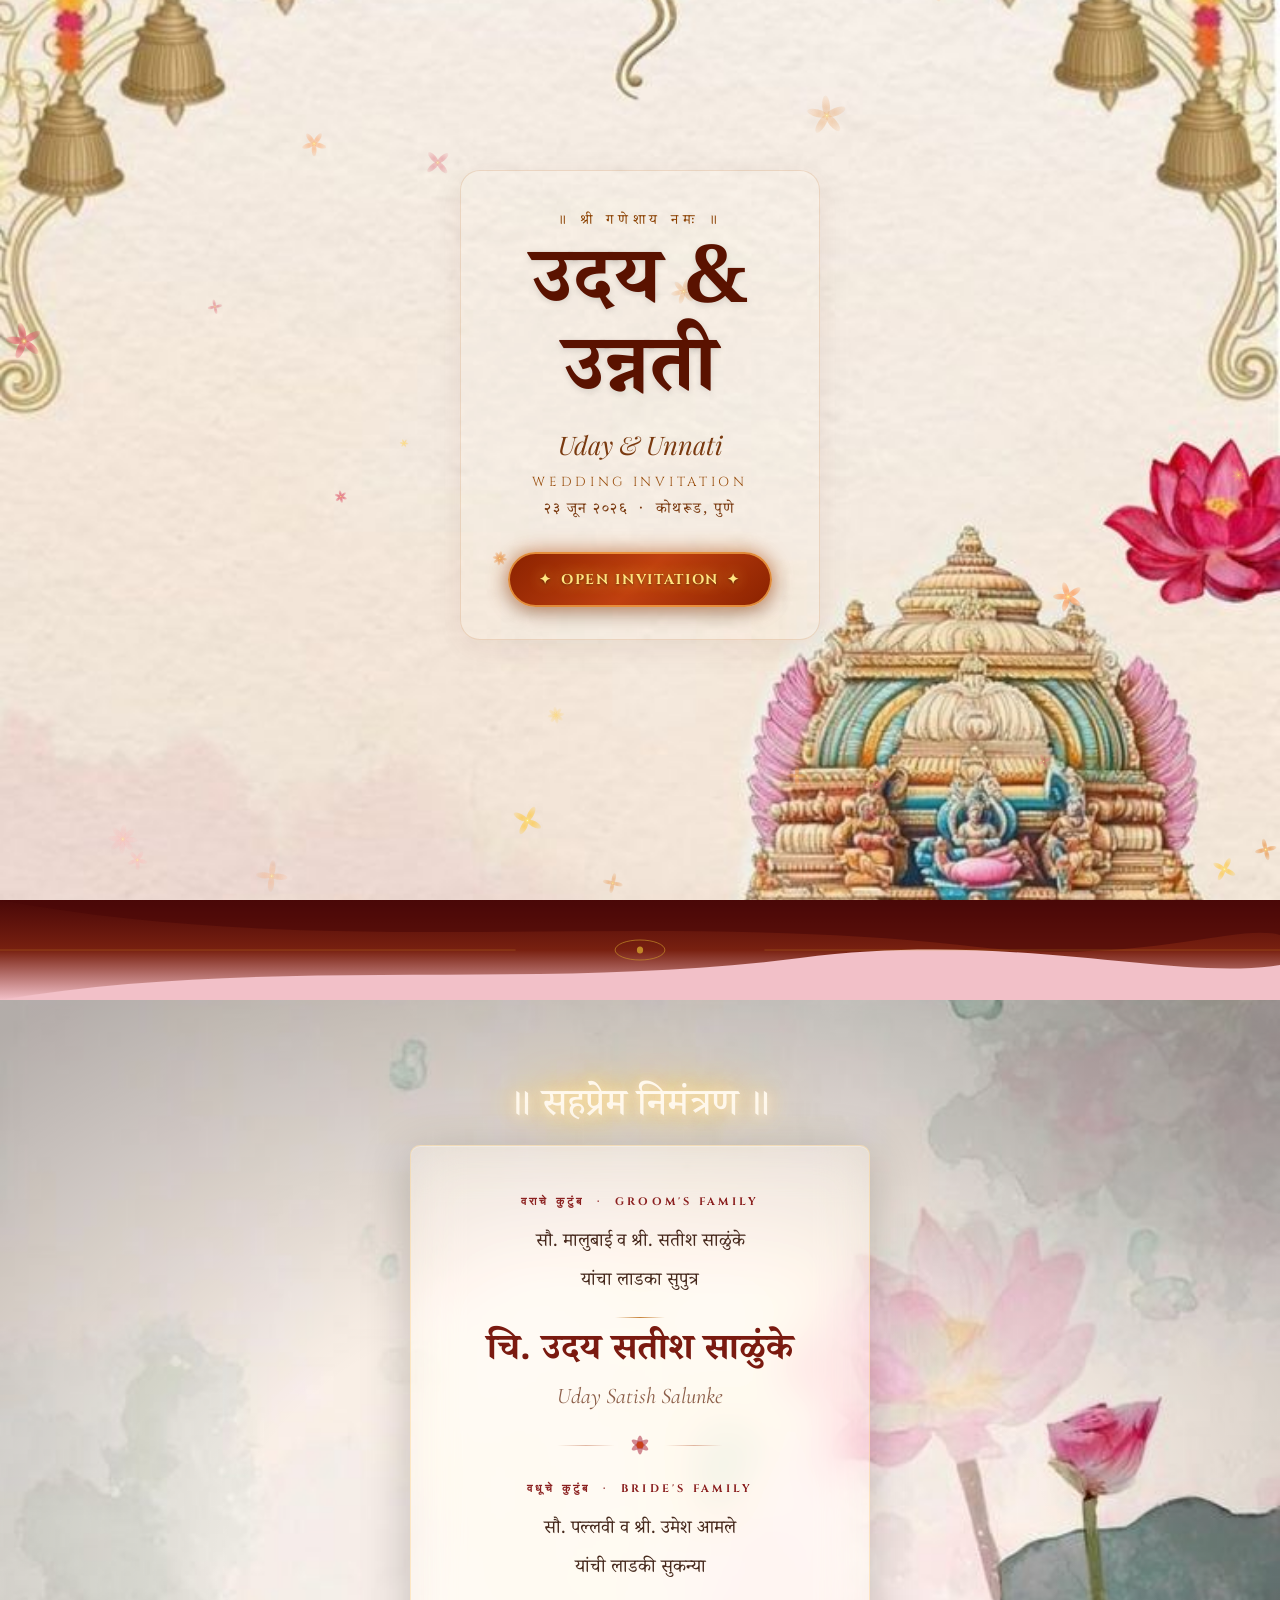
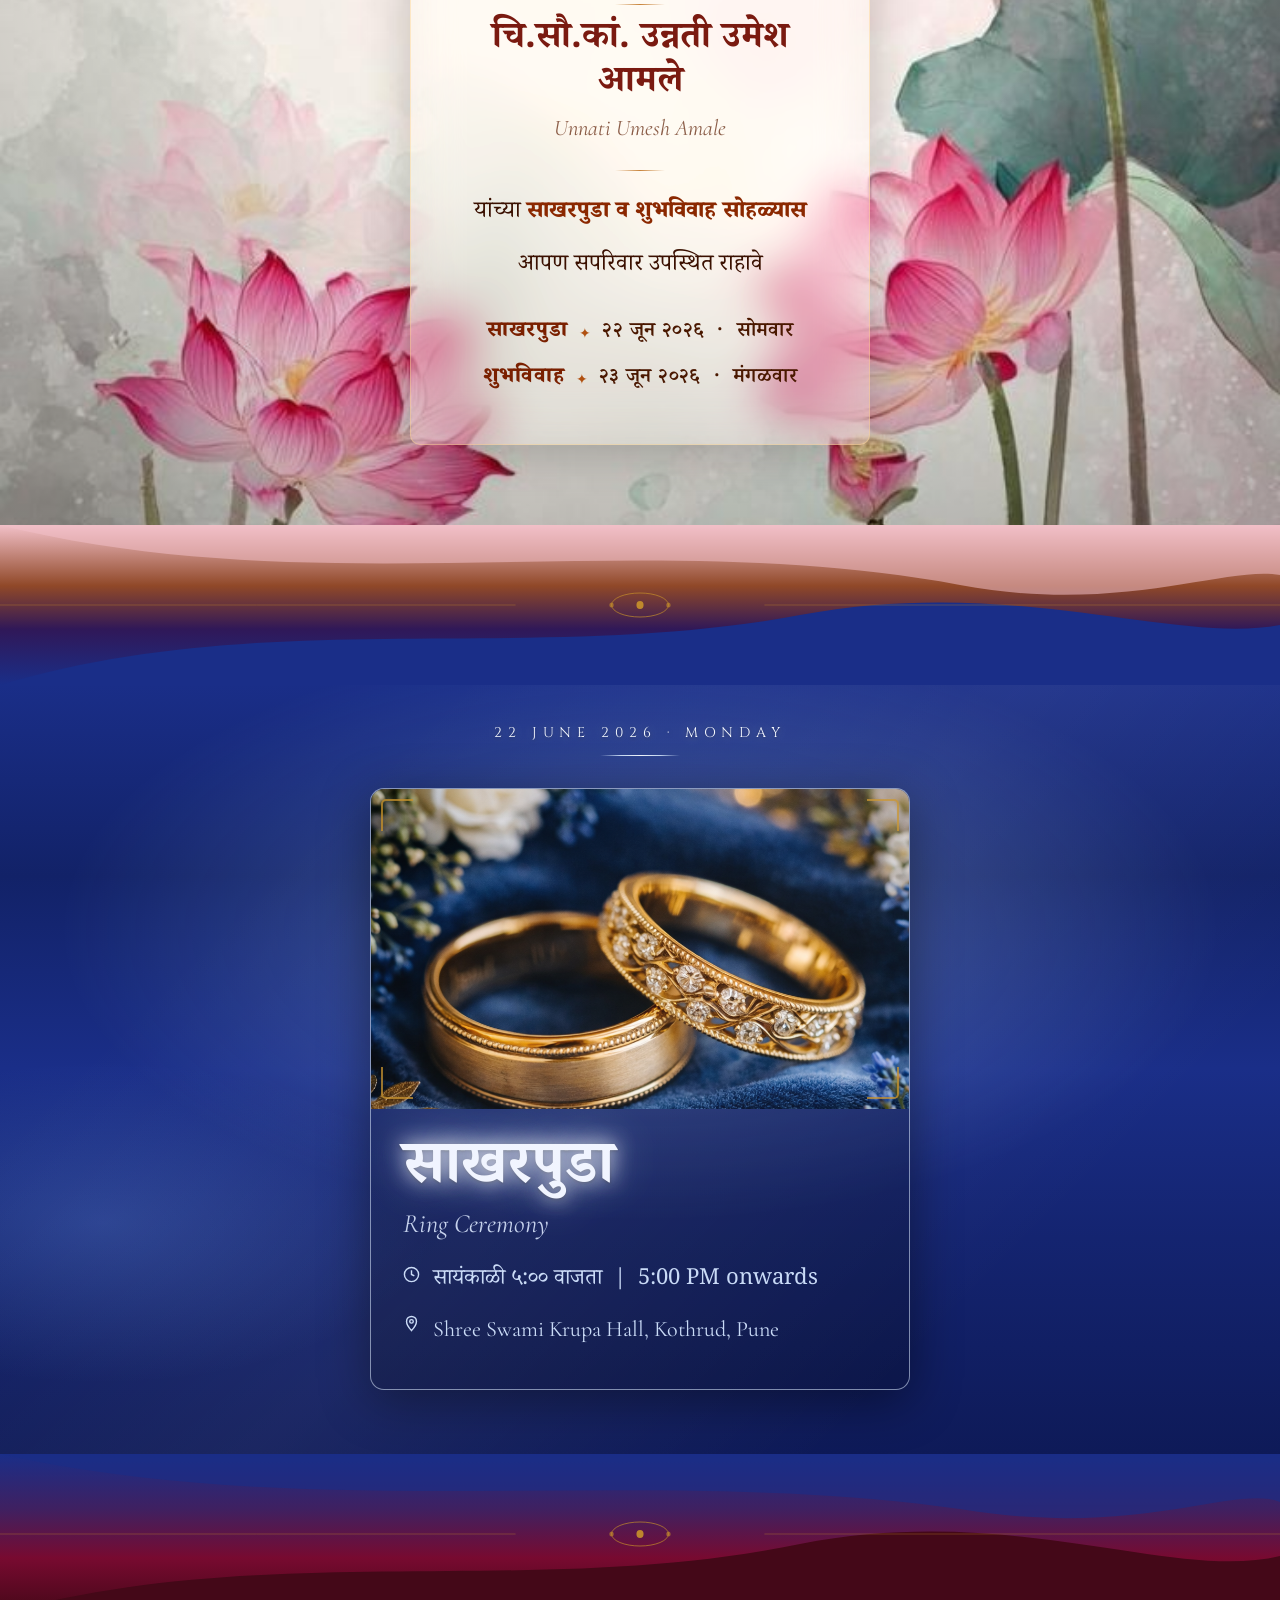
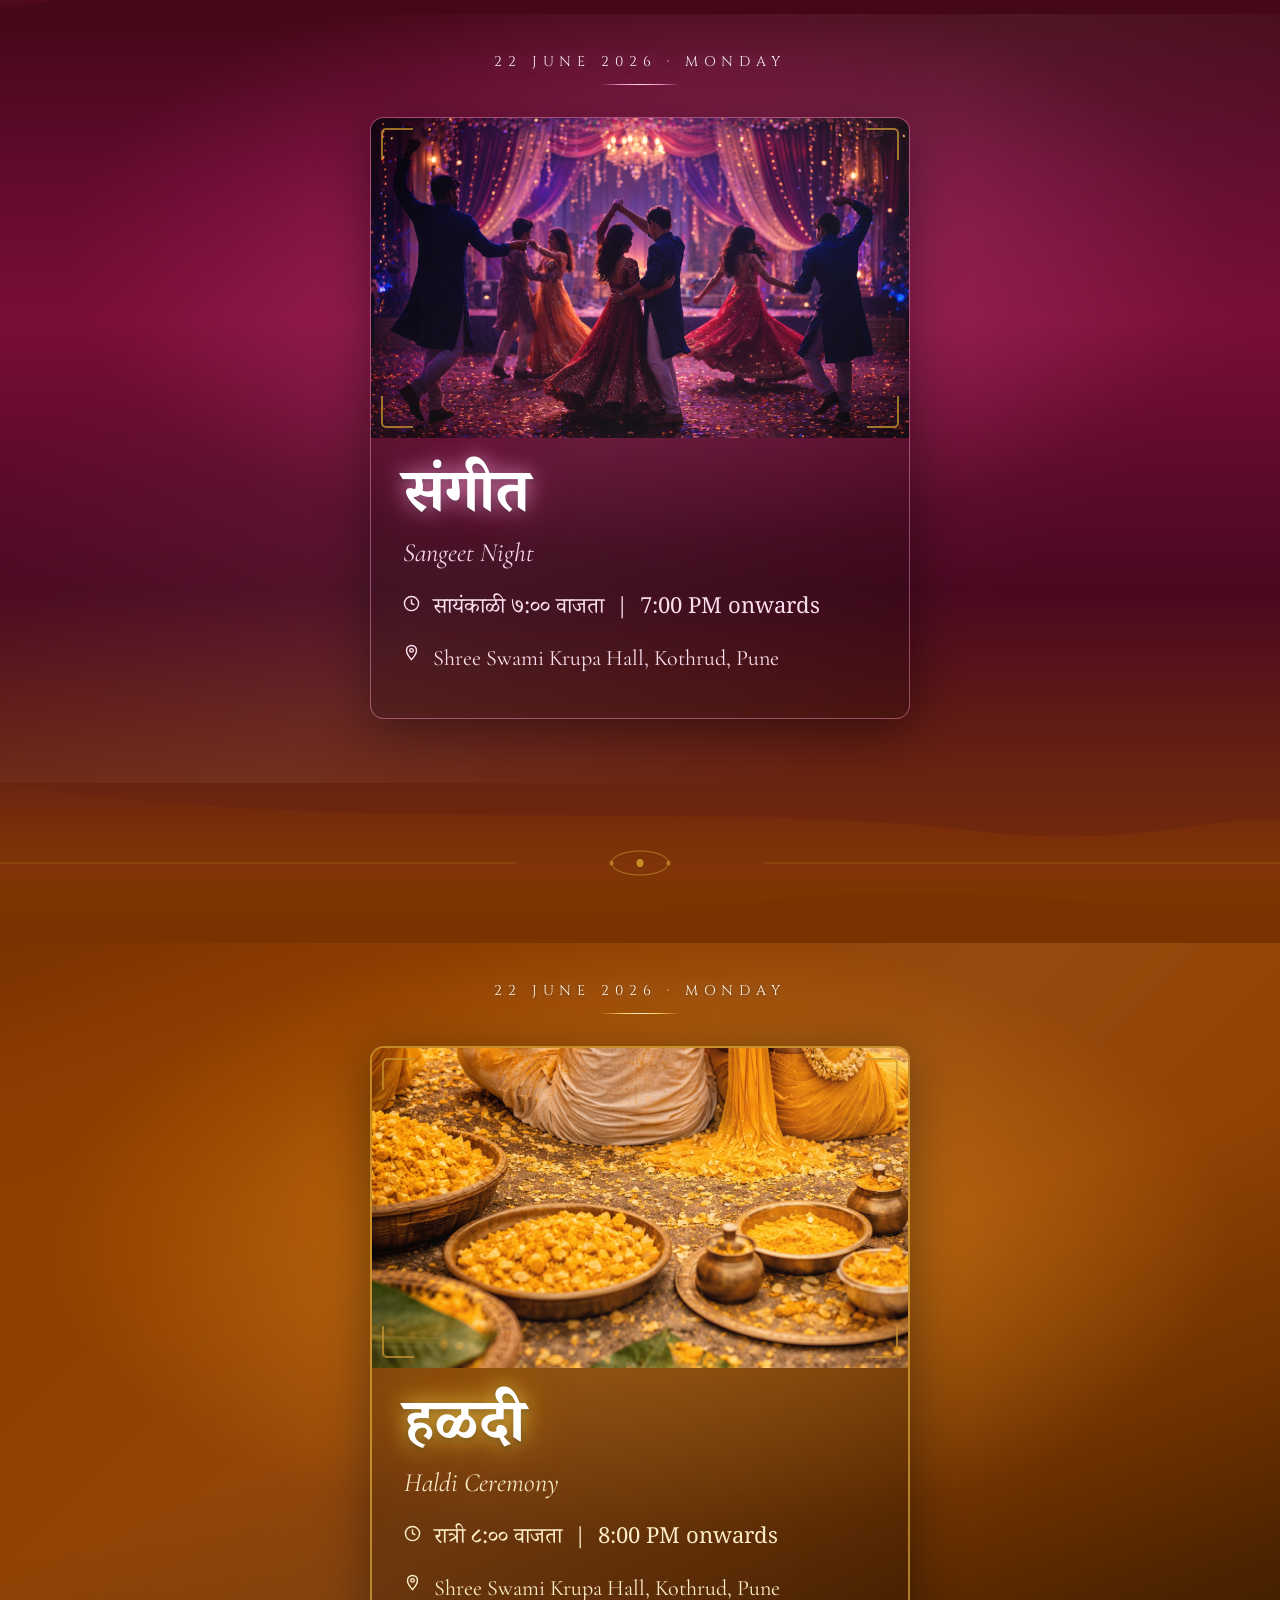
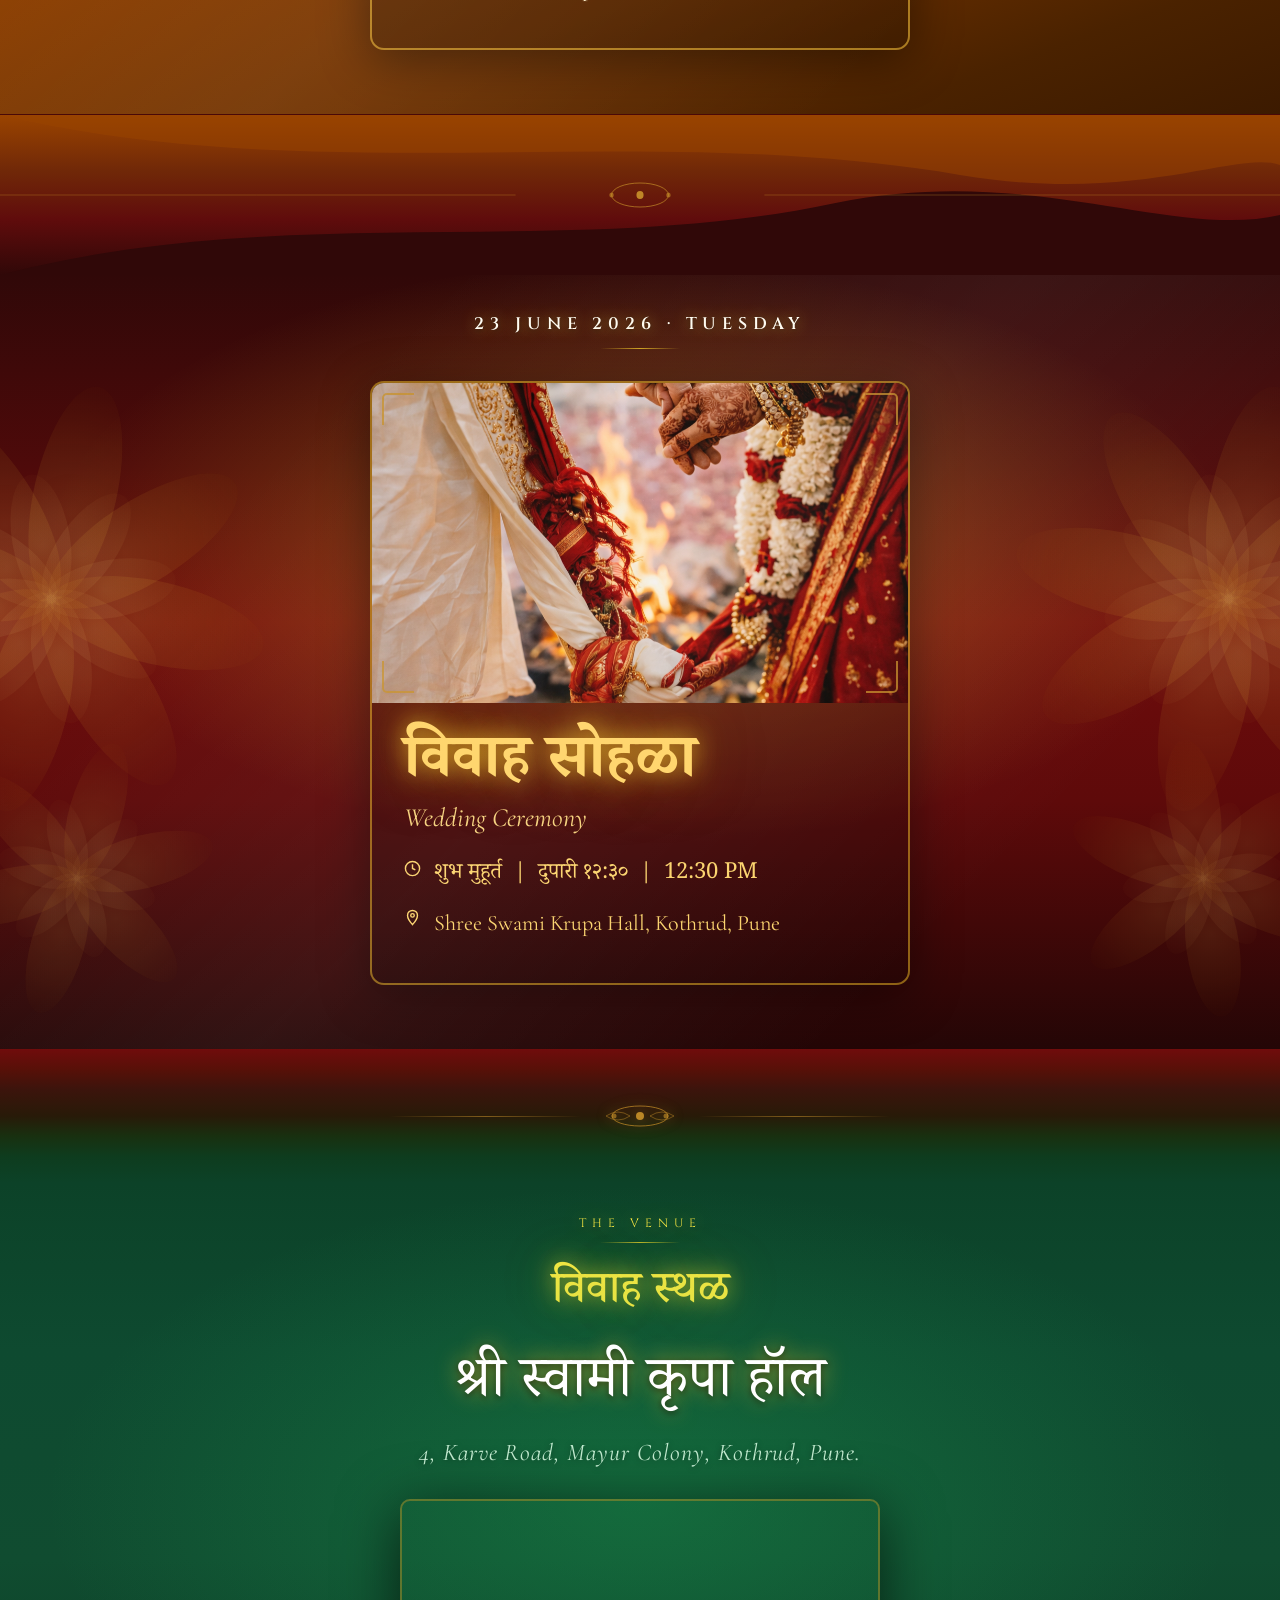
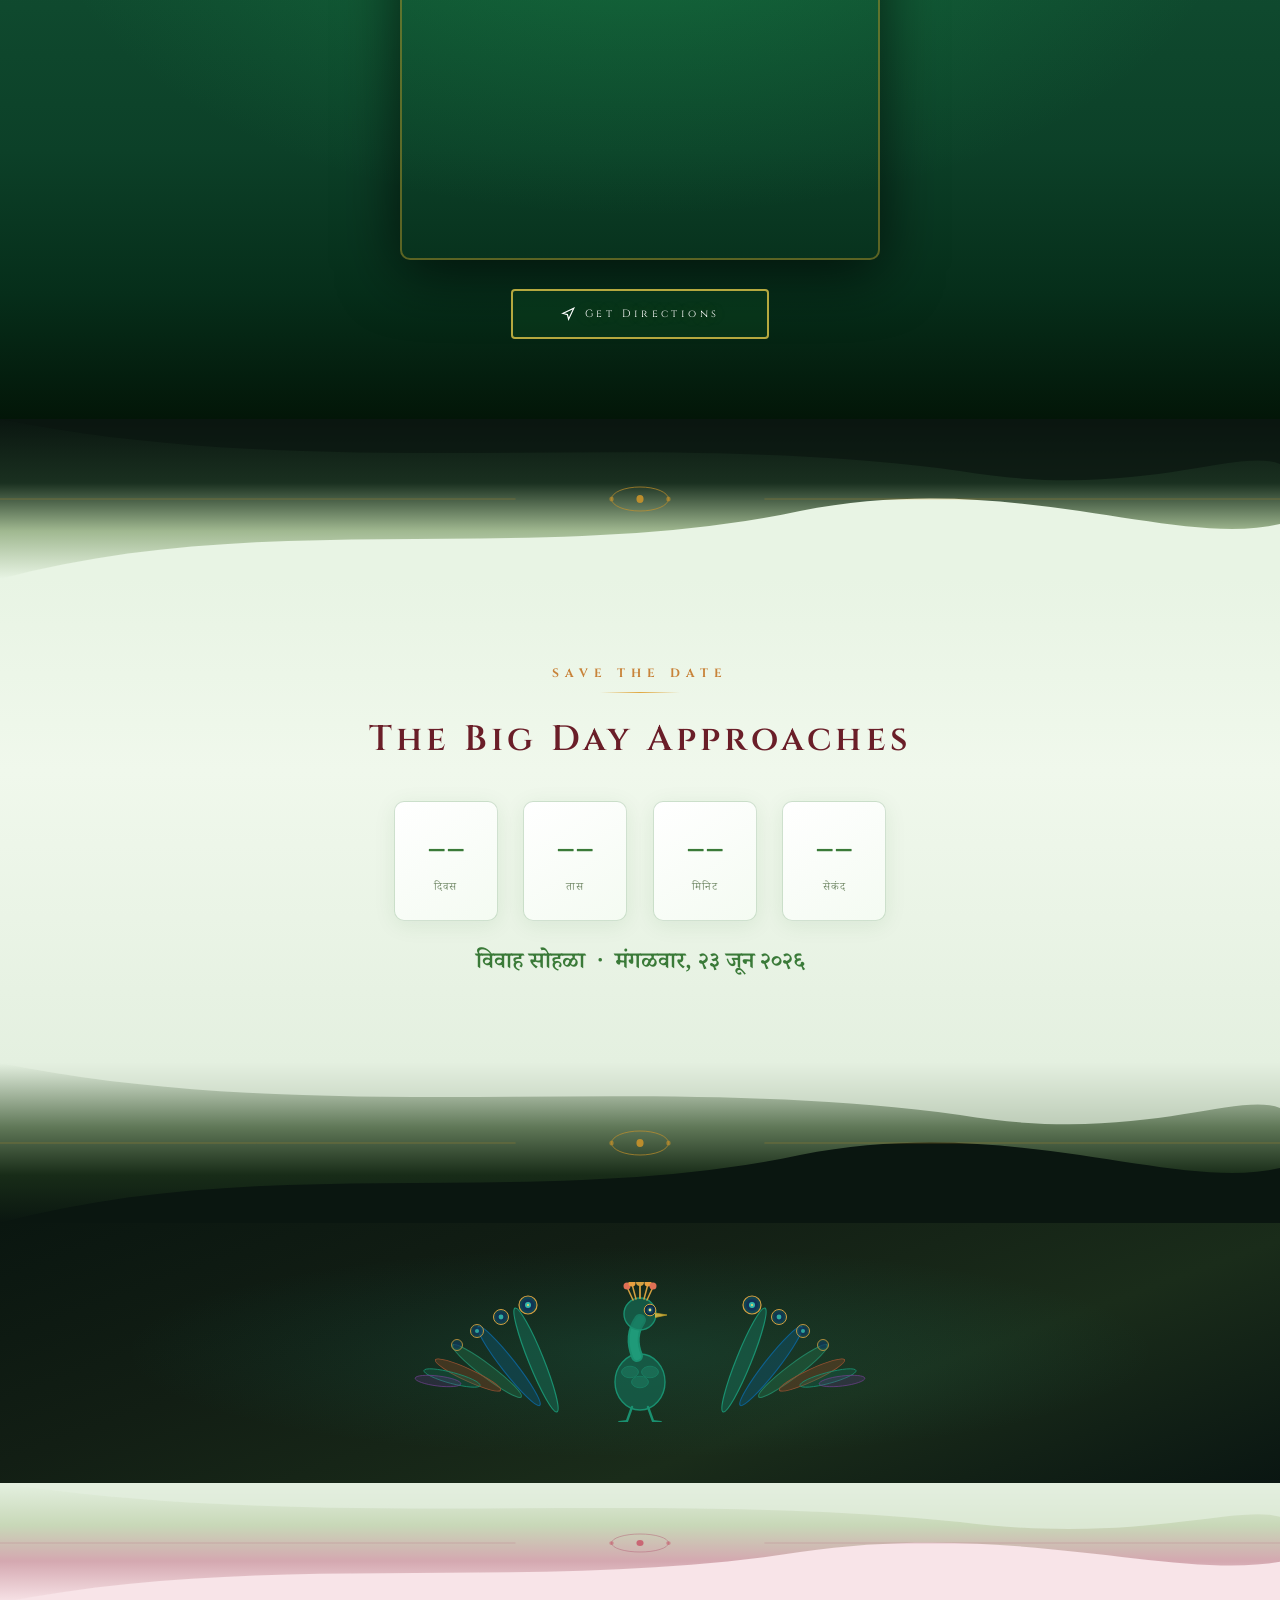
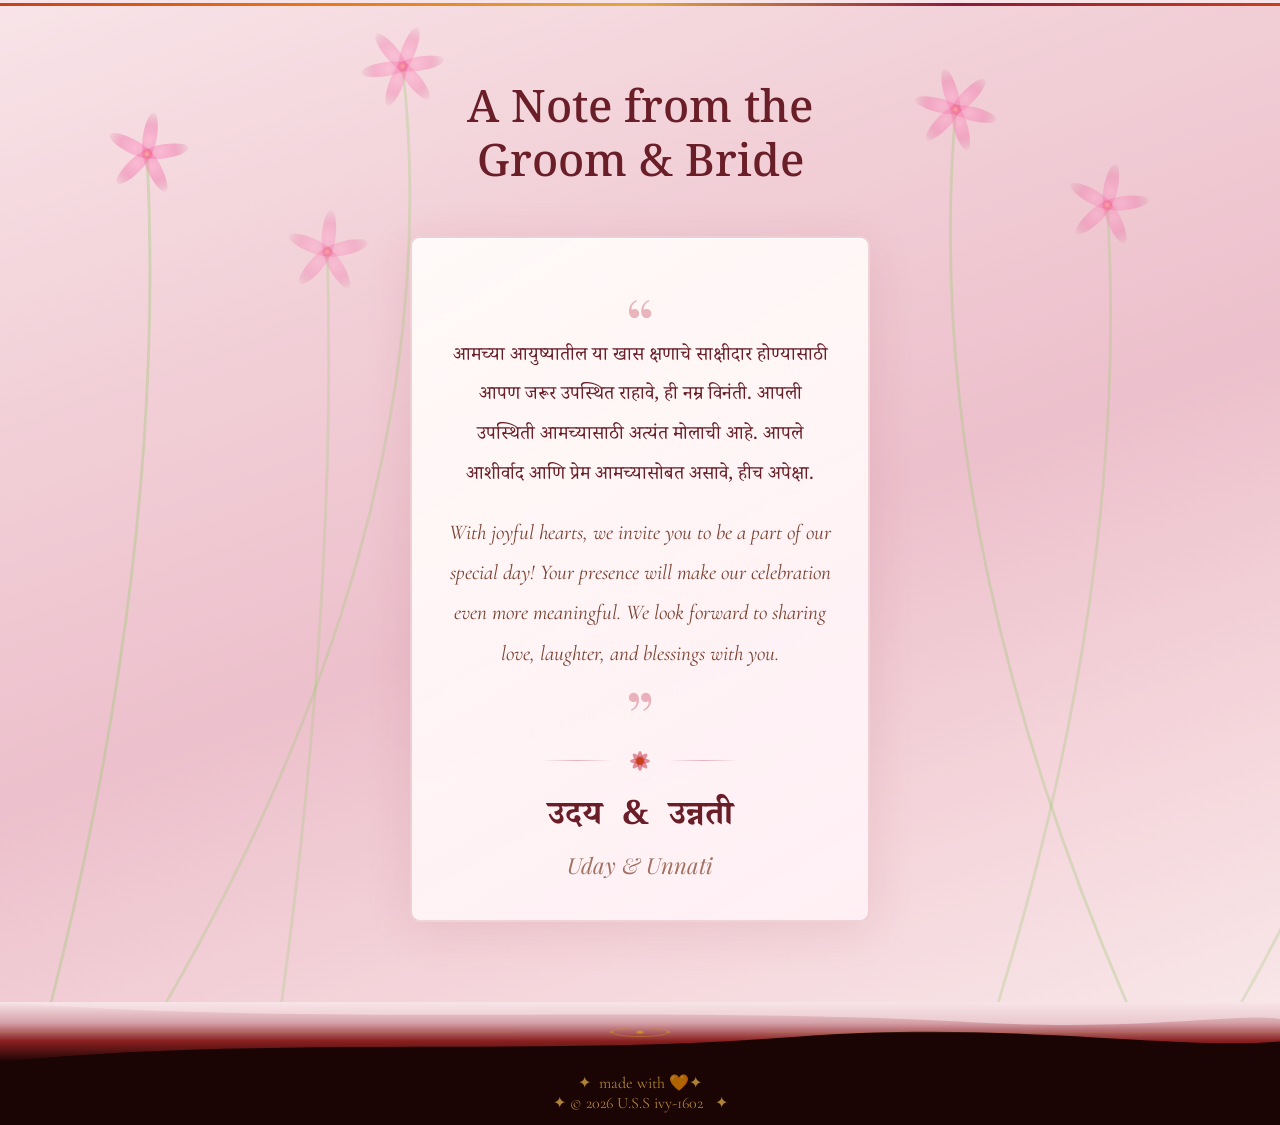
==== index.html @ b6ab776f "Initial commit: Uday & Unnati wedding invitation site Co-Authored-By: Claude Sonnet 4.6 <noreply@ant" ====
<!DOCTYPE html>
<html lang="en">
<head>
  <meta charset="UTF-8"/>
  <meta name="viewport" content="width=device-width, initial-scale=1.0, maximum-scale=1.0"/>
  <title>Uday &amp; Unnati — Wedding Invitation</title>

  <!-- DNS prefetch & preconnect for fonts -->
  <link rel="preconnect" href="https://fonts.googleapis.com"/>
  <link rel="preconnect" href="https://fonts.gstatic.com" crossorigin/>

  <!-- Critical fonts only; swap so text renders immediately -->
  <link href="https://fonts.googleapis.com/css2?family=Noto+Serif+Devanagari:wght@400;700&family=Playfair+Display:ital,wght@0,600;1,400&family=Cormorant+Garamond:ital,wght@0,400;1,400&family=Cinzel:wght@400;600&display=swap" rel="stylesheet"/>

  <!-- Preload hero assets that are above the fold -->
  <link rel="preload" as="image" href="assets/ganpati.png"/>
  <link rel="preload" as="image" href="assets/1.png"/>

  <link rel="stylesheet" href="style.css"/>

  <!-- Google Analytics — defer so it doesn't block render -->
  <script defer src="https://www.googletagmanager.com/gtag/js?id=G-85FC75N1NV"></script>
  <script>
    window.dataLayer = window.dataLayer || [];
    function gtag(){dataLayer.push(arguments);}
    gtag('js', new Date());
    gtag('config', 'G-85FC75N1NV', { 'send_page_view': false });
    window.addEventListener('load', () => gtag('event', 'page_view'));
  </script>
</head>
<body>

<!-- ── SPLASH SCREEN ── -->
<div id="splash" style="
  position:fixed;inset:0;z-index:99999;
  background-color:#4A0808;
  background-image:url('assets/splash-bg.jpg');
  background-size:cover;background-position:center 20%;
  display:flex;flex-direction:column;
  align-items:center;justify-content:center;
  cursor:pointer;overflow:hidden;
">
  <canvas id="splash-canvas" style="position:absolute;inset:0;width:100%;height:100%;pointer-events:none;z-index:1;"></canvas>
  <div style="
    position:relative;z-index:2;text-align:center;
    padding:2.5rem 2rem 2rem;margin-top:-10vh;
    background:rgba(255,248,240,.12);
    border-radius:20px;border:1px solid rgba(180,100,30,.18);
    box-shadow:0 8px 32px rgba(80,20,0,.08);
    max-width:88vw;width:360px;
  ">
    <p style="font-family:'Noto Serif Devanagari',serif;color:#8B4000;font-size:clamp(.72rem,2vw,.88rem);letter-spacing:.35em;margin-bottom:.8rem;">॥ श्री गणेशाय नमः ॥</p>
    <p style="font-family:'Noto Serif Devanagari',serif;color:#5A1200;font-size:clamp(2.4rem,11vw,5rem);font-weight:700;line-height:1.1;text-shadow:0 2px 6px rgba(0,0,0,.12);margin-bottom:.3rem;">उदय &amp; उन्नती</p>
    <p style="font-family:'Playfair Display',serif;font-style:italic;color:#7A3A10;font-size:clamp(1rem,3.5vw,1.6rem);margin-bottom:.8rem;">Uday &amp; Unnati</p>
    <p style="font-family:'Cinzel',serif;color:#9A5010;font-size:clamp(.65rem,1.8vw,.82rem);letter-spacing:.28em;margin-bottom:.5rem;">WEDDING INVITATION</p>
    <p style="font-family:'Noto Serif Devanagari',serif;color:#7A3A10;font-size:clamp(.78rem,2vw,.95rem);letter-spacing:.1em;margin-bottom:1.8rem;">२३ जून २०२६ &nbsp;·&nbsp; कोथरूड, पुणे</p>
    <div style="
      display:inline-flex;align-items:center;justify-content:center;
      gap:.5rem;padding:1rem 1.8rem;border-radius:50px;
      background:linear-gradient(135deg,#8B2200,#C04010,#8B2200);
      border:2px solid rgba(255,180,80,.7);
      font-family:'Cinzel',serif;font-size:clamp(.7rem,2.2vw,.88rem);
      letter-spacing:.12em;color:#FFE580;font-weight:700;
      white-space:nowrap;cursor:pointer;max-width:85vw;box-sizing:border-box;
      box-shadow:0 0 20px rgba(255,120,40,.5),0 4px 20px rgba(0,0,0,.4);
      text-shadow:0 0 14px rgba(255,200,60,.8),0 1px 3px rgba(0,0,0,.5);
      animation:splash-btn-pulse 1.8s ease-in-out infinite;
    ">
      <span>✦</span><span>OPEN INVITATION</span><span>✦</span>
    </div>
  </div>
</div>

<style>
@keyframes splash-btn-pulse {
  0%,100% { box-shadow:0 0 20px rgba(255,120,40,.5),0 4px 20px rgba(0,0,0,.4); }
  50%      { box-shadow:0 0 35px rgba(255,160,60,.8),0 4px 28px rgba(0,0,0,.5); }
}
</style>

<audio id="bg-audio" loop preload="none">
  <source src="assets/Sukh Kalale Piano Version.mp3" type="audio/mpeg">
</audio>

<script>
/* Splash flower confetti — lightweight version */
(function() {
  const canvas = document.getElementById('splash-canvas');
  if (!canvas) return;
  const ctx = canvas.getContext('2d');
  const splash = document.getElementById('splash');
  let W = canvas.width  = splash.offsetWidth  || window.innerWidth;
  let H = canvas.height = splash.offsetHeight || window.innerHeight;

  const isMob = /Android|iPhone|iPad|iPod|Mobile/i.test(navigator.userAgent);
  const COUNT = isMob ? 12 : 26;

  window.addEventListener('resize', () => {
    W = canvas.width  = splash.offsetWidth  || window.innerWidth;
    H = canvas.height = splash.offsetHeight || window.innerHeight;
  }, { passive: true });

  const COLS = [[255,200,60],[232,130,40],[220,80,100],[255,150,80],[200,100,180],[255,180,180],[255,210,100]];
  function spawn(randY) {
    const c = COLS[Math.floor(Math.random() * COLS.length)];
    const nPetals = [4,5,6,8][Math.floor(Math.random() * 4)];
    const size = 5 + Math.random() * 18;
    return {
      x: Math.random() * (W || 400),
      y: randY ? Math.random() * (H || 800) : -30,
      size, petals: nPetals,
      rot: Math.random() * Math.PI * 2,
      spinV: 0.008 + Math.random() * 0.03,
      vx: (Math.random() - 0.5) * 0.45,
      vy: 0.55 + Math.random() * 1.4,
      wobble: Math.random() * Math.PI * 2,
      wobbleS: 0.012 + Math.random() * 0.02,
      alpha: 0.55 + Math.random() * 0.25,
      glowT: Math.random() * Math.PI * 2,
      glowS: 0.018 + Math.random() * 0.012,
      r: c[0], g: c[1], b: c[2]
    };
  }

  const pieces = Array.from({ length: COUNT }, () => spawn(true));
  let animId;

  function draw() {
    ctx.clearRect(0, 0, W, H);
    for (const p of pieces) {
      p.wobble += p.wobbleS; p.glowT += p.glowS;
      p.rot += p.spinV;
      p.x += p.vx + Math.sin(p.wobble) * 0.3;
      p.y += p.vy;
      if (p.y > H + 40) Object.assign(p, spawn(false));

      const pulse = p.alpha * (0.7 + 0.3 * Math.sin(p.glowT));
      const step  = (Math.PI * 2) / p.petals;

      ctx.save();
      ctx.translate(p.x, p.y);
      ctx.rotate(p.rot);

      for (let i = 0; i < p.petals; i++) {
        ctx.save();
        ctx.rotate(i * step);
        const g = ctx.createRadialGradient(0, p.size*0.35, 0, 0, p.size*0.35, p.size*0.7);
        g.addColorStop(0,   `rgba(${p.r},${p.g},${p.b},${pulse})`);
        g.addColorStop(0.4, `rgba(${p.r},${p.g},${p.b},${pulse*0.6})`);
        g.addColorStop(1,   `rgba(${p.r},${p.g},${p.b},0)`);
        ctx.beginPath();
        ctx.ellipse(0, p.size*0.42, p.size*0.17, p.size*0.45, 0, 0, Math.PI*2);
        ctx.fillStyle = g; ctx.fill();
        ctx.restore();
      }
      const cg = ctx.createRadialGradient(0, 0, 0, 0, 0, p.size*0.22);
      cg.addColorStop(0,   'rgba(255,255,220,1)');
      cg.addColorStop(0.3, `rgba(255,240,120,${pulse*0.8})`);
      cg.addColorStop(1,   `rgba(${p.r},${p.g},${p.b},0)`);
      ctx.beginPath();
      ctx.arc(0, 0, p.size*0.22, 0, Math.PI*2);
      ctx.fillStyle = cg; ctx.fill();
      ctx.restore();
    }
    animId = requestAnimationFrame(draw);
  }
  draw();

  document.addEventListener('click', () => cancelAnimationFrame(animId), { once: true });
})();

/* Splash dismiss */
document.addEventListener('click', function() {
  const splash = document.getElementById('splash');
  if (!splash) return;
  document.getElementById('bg-audio').play().catch(() => {});
  splash.style.transition = 'opacity 1.2s ease';
  splash.style.opacity = '0';
  setTimeout(() => splash.remove(), 1200);
}, { once: true });
</script>


<div id="progress-bar"></div>
<canvas id="petal-canvas-2d" style="position:fixed;inset:0;pointer-events:none;z-index:2;"></canvas>


<!-- ═══════════════════════════
     §1  HERO
     ═══════════════════════════ -->
<section id="hero">

  <svg class="sw tl" viewBox="0 0 60 60" xmlns="http://www.w3.org/2000/svg" aria-hidden="true">
    <path fill="#F0C878" d="M26 8h8v18h18v8H34v18h-8V34H8v-8h18V8z M34 8h18v8H34z M44 34h8v18h-8z M8 44h18v8H8z M8 8h8v18H8z"/>
  </svg>
  <svg class="sw tr" viewBox="0 0 60 60" xmlns="http://www.w3.org/2000/svg" aria-hidden="true">
    <path fill="#F0C878" d="M26 8h8v18h18v8H34v18h-8V34H8v-8h18V8z M34 8h18v8H34z M44 34h8v18h-8z M8 44h18v8H8z M8 8h8v18H8z"/>
  </svg>
  <svg class="sw bl" viewBox="0 0 60 60" xmlns="http://www.w3.org/2000/svg" aria-hidden="true">
    <path fill="#F0C878" d="M26 8h8v18h18v8H34v18h-8V34H8v-8h18V8z M34 8h18v8H34z M44 34h8v18h-8z M8 44h18v8H8z M8 8h8v18H8z"/>
  </svg>
  <svg class="sw br" viewBox="0 0 60 60" xmlns="http://www.w3.org/2000/svg" aria-hidden="true">
    <path fill="#F0C878" d="M26 8h8v18h18v8H34v18h-8V34H8v-8h18V8z M34 8h18v8H34z M44 34h8v18h-8z M8 44h18v8H8z M8 8h8v18H8z"/>
  </svg>

  <div class="ganpati-wrap">
    <img src="assets/ganpati.png" alt="Ganpati Bappa" class="ganpati-img" width="115" height="115"
         onerror="this.style.display='none';document.getElementById('ganpati-fallback').style.display='block';"/>
    <p id="ganpati-fallback" class="ganpati-fallback devanagari">गणपती बाप्पा</p>
  </div>

  <p class="hero-invocation devanagari">॥ श्री गणेशाय नमः ॥</p>
  <h1><p class="hero-shubh devanagari">शुभ विवाह</p></h1>

  <div class="hero-names">
    <div class="hero-names-row">
      <div class="hero-name-block">
        <h1 class="groom-name devanagari">उदय</h1>
      </div>

      <div class="hero-centre-img">
        <img src="assets/1.png" alt="" class="hero-centre-icon" width="130" height="130"
             onerror="this.style.display='none';"/>
      </div>

      <div class="hero-name-block">
        <h1 class="bride-name devanagari">उन्नती</h1>
      </div>
    </div>

    <p class="hero-names-en">Unnati <em class="en-amp">weds</em> Uday</p>
  </div>

  <div class="hero-ornament-frame" aria-hidden="true">
    <svg class="hof top" viewBox="0 0 360 28" preserveAspectRatio="none" xmlns="http://www.w3.org/2000/svg">
      <line x1="0" y1="14" x2="360" y2="14" stroke="#C9922A" stroke-width="1" opacity="0.5"/>
      <line x1="0" y1="10" x2="360" y2="10" stroke="#C9922A" stroke-width="0.5" opacity="0.3"/>
      <line x1="0" y1="18" x2="360" y2="18" stroke="#C9922A" stroke-width="0.5" opacity="0.3"/>
      <ellipse cx="180" cy="14" rx="22" ry="8" fill="none" stroke="#C9922A" stroke-width="0.8" opacity="0.6"/>
      <circle cx="180" cy="14" r="3" fill="#C9922A" opacity="0.7"/>
      <circle cx="150" cy="14" r="2" fill="#C9922A" opacity="0.5"/>
      <circle cx="210" cy="14" r="2" fill="#C9922A" opacity="0.5"/>
      <path d="M10 14 Q30 6 50 14 Q30 22 10 14" fill="none" stroke="#C9922A" stroke-width="0.8" opacity="0.55"/>
      <path d="M60 14 Q75 8 90 14 Q75 20 60 14" fill="none" stroke="#C9922A" stroke-width="0.7" opacity="0.45"/>
      <path d="M350 14 Q330 6 310 14 Q330 22 350 14" fill="none" stroke="#C9922A" stroke-width="0.8" opacity="0.55"/>
      <path d="M300 14 Q285 8 270 14 Q285 20 300 14" fill="none" stroke="#C9922A" stroke-width="0.7" opacity="0.45"/>
    </svg>
    <svg class="hof bottom" viewBox="0 0 360 28" preserveAspectRatio="none" xmlns="http://www.w3.org/2000/svg">
      <line x1="0" y1="14" x2="360" y2="14" stroke="#C9922A" stroke-width="1" opacity="0.5"/>
      <line x1="0" y1="10" x2="360" y2="10" stroke="#C9922A" stroke-width="0.5" opacity="0.3"/>
      <line x1="0" y1="18" x2="360" y2="18" stroke="#C9922A" stroke-width="0.5" opacity="0.3"/>
      <ellipse cx="180" cy="14" rx="22" ry="8" fill="none" stroke="#C9922A" stroke-width="0.8" opacity="0.6"/>
      <circle cx="180" cy="14" r="3" fill="#C9922A" opacity="0.7"/>
      <circle cx="150" cy="14" r="2" fill="#C9922A" opacity="0.5"/>
      <circle cx="210" cy="14" r="2" fill="#C9922A" opacity="0.5"/>
      <path d="M10 14 Q30 6 50 14 Q30 22 10 14" fill="none" stroke="#C9922A" stroke-width="0.8" opacity="0.55"/>
      <path d="M60 14 Q75 8 90 14 Q75 20 60 14" fill="none" stroke="#C9922A" stroke-width="0.7" opacity="0.45"/>
      <path d="M350 14 Q330 6 310 14 Q330 22 350 14" fill="none" stroke="#C9922A" stroke-width="0.8" opacity="0.55"/>
      <path d="M300 14 Q285 8 270 14 Q285 20 300 14" fill="none" stroke="#C9922A" stroke-width="0.7" opacity="0.45"/>
    </svg>
    <svg class="hof left" viewBox="0 0 28 500" preserveAspectRatio="none" xmlns="http://www.w3.org/2000/svg">
      <line x1="14" y1="0" x2="14" y2="500" stroke="#C9922A" stroke-width="1" opacity="0.5"/>
      <line x1="10" y1="0" x2="10" y2="500" stroke="#C9922A" stroke-width="0.5" opacity="0.3"/>
      <line x1="18" y1="0" x2="18" y2="500" stroke="#C9922A" stroke-width="0.5" opacity="0.3"/>
      <circle cx="14" cy="100" r="2.5" fill="#C9922A" opacity="0.5"/>
      <circle cx="14" cy="200" r="2.5" fill="#C9922A" opacity="0.5"/>
      <circle cx="14" cy="300" r="2.5" fill="#C9922A" opacity="0.5"/>
      <circle cx="14" cy="400" r="2.5" fill="#C9922A" opacity="0.5"/>
      <path d="M14 440 Q6 460 14 480" fill="none" stroke="#C9922A" stroke-width="1" opacity="0.6"/>
      <path d="M14 60 Q6 40 14 20" fill="none" stroke="#C9922A" stroke-width="1" opacity="0.6"/>
    </svg>
    <svg class="hof right" viewBox="0 0 28 500" preserveAspectRatio="none" xmlns="http://www.w3.org/2000/svg">
      <line x1="14" y1="0" x2="14" y2="500" stroke="#C9922A" stroke-width="1" opacity="0.5"/>
      <line x1="10" y1="0" x2="10" y2="500" stroke="#C9922A" stroke-width="0.5" opacity="0.3"/>
      <line x1="18" y1="0" x2="18" y2="500" stroke="#C9922A" stroke-width="0.5" opacity="0.3"/>
      <circle cx="14" cy="100" r="2.5" fill="#C9922A" opacity="0.5"/>
      <circle cx="14" cy="200" r="2.5" fill="#C9922A" opacity="0.5"/>
      <circle cx="14" cy="300" r="2.5" fill="#C9922A" opacity="0.5"/>
      <circle cx="14" cy="400" r="2.5" fill="#C9922A" opacity="0.5"/>
      <path d="M14 440 Q22 460 14 480" fill="none" stroke="#C9922A" stroke-width="1" opacity="0.6"/>
      <path d="M14 60 Q22 40 14 20" fill="none" stroke="#C9922A" stroke-width="1" opacity="0.6"/>
    </svg>
  </div>

  <div class="scroll-cue" aria-hidden="true">
    <span class="scroll-txt">S C R O L L</span>
    <div class="scroll-line"></div>
  </div>

</section>


<!-- ── TRANSITION: Hero → Blessings ── -->
<div class="orn-band band-hero-bless" aria-hidden="true"></div>


<!-- ═══════════════════════════
     §2  BLESSINGS
     ═══════════════════════════ -->
<section id="blessings" data-parallax="0.2">
  <h2 class="sec-head devanagari">॥ सहप्रेम निमंत्रण ॥</h2>

  <div class="bless-card reveal">

    <div class="family-block">
      <span class="fam-label">वराचे कुटुंब &nbsp;&middot;&nbsp; Groom's Family</span>
      <p class="fam-parents devanagari">
        सौ. मालुबाई व श्री. सतीश साळुंके<br>
        यांचा लाडका सुपुत्र
      </p>
      <div class="name-bar"></div>
      <p class="c-name-mr devanagari">चि. उदय सतीश साळुंके</p>
      <p class="c-name-en">Uday Satish Salunke</p>
    </div>

    <div class="fam-sep" aria-hidden="true">
      <span class="sep-line"></span>
      <svg width="24" height="24" viewBox="0 0 24 24" fill="none">
        <g fill="rgba(180,60,80,0.6)">
          <ellipse cx="12" cy="12" rx="3" ry="9.5" transform="rotate(0,12,12)"/>
          <ellipse cx="12" cy="12" rx="3" ry="9.5" transform="rotate(60,12,12)"/>
          <ellipse cx="12" cy="12" rx="3" ry="9.5" transform="rotate(120,12,12)"/>
        </g>
        <circle cx="12" cy="12" r="3.5" fill="#C8401A"/>
      </svg>
      <span class="sep-line"></span>
    </div>

    <div class="family-block">
      <span class="fam-label">वधूचे कुटुंब &nbsp;&middot;&nbsp; Bride's Family</span>
      <p class="fam-parents devanagari">
        सौ. पल्लवी व श्री. उमेश आमले<br/>
        यांची लाडकी सुकन्या
      </p>
      <div class="name-bar"></div>
      <p class="c-name-mr devanagari">चि.सौ.कां. उन्नती उमेश आमले</p>
      <p class="c-name-en">Unnati Umesh Amale</p>
    </div>

    <div class="name-bar" style="margin-top:1.8rem"></div>

    <p class="invite-text devanagari">
      यांच्या <strong>साखरपुडा व शुभविवाह सोहळ्यास</strong><br/>
      आपण सपरिवार उपस्थित राहावे
    </p>

    <div class="invite-dates">
      <div class="invite-date-row">
        <span class="invite-date-label devanagari">साखरपुडा</span>
        <span class="invite-date-sep">✦</span>
        <span class="invite-date-val devanagari">२२ जून २०२६ &nbsp;·&nbsp; सोमवार</span>
      </div>
      <div class="invite-date-row">
        <span class="invite-date-label devanagari">शुभविवाह</span>
        <span class="invite-date-sep">✦</span>
        <span class="invite-date-val devanagari">२३ जून २०२६ &nbsp;·&nbsp; मंगळवार</span>
      </div>
    </div>
  </div>
</section>


<!-- ── TRANSITION: Blessings → Ring ── -->
<div class="orn-band band-bless-ring" aria-hidden="true"></div>


<!-- ═══════════════════════════
     §3a  RING CEREMONY
     ═══════════════════════════ -->
<section id="ev-ring" class="ev-section">
  <div class="ev-section-inner">
    <span class="ev-eyebrow">22 June 2026 · Monday</span>
    <div class="ev-rule ev-rule-ring" aria-hidden="true"></div>

    <div class="ev-full-card reveal">
      <div class="ev-full-ph ring-ph photo-frame">
        <svg width="52" height="52" viewBox="0 0 52 52" fill="none">
          <circle cx="26" cy="26" r="15" stroke="#C8D8FF" stroke-width="2" fill="none"/>
          <circle cx="26" cy="26" r="9"  stroke="#C8D8FF" stroke-width="1.3" fill="none" opacity="0.5"/>
          <line x1="26" y1="11" x2="26" y2="6"  stroke="#C8D8FF" stroke-width="1.6"/>
          <line x1="36" y1="16" x2="39" y2="13" stroke="#C8D8FF" stroke-width="1.6"/>
        </svg>
        <img src="assets/ring.png" class="ev-full-img" alt="Ring Ceremony" loading="lazy" width="540" height="270"/>
      </div>
      <div class="ev-full-info">
        <h3 class="ev-name-mr devanagari ev-name-ring">साखरपुडा</h3>
        <p class="ev-name-en ev-en-ring">Ring Ceremony</p>
        <div class="ev-detail-row ev-row-ring">
          <svg width="15" height="15" viewBox="0 0 24 24" fill="none" stroke="currentColor" stroke-width="2">
            <circle cx="12" cy="12" r="10"/><polyline points="12 6 12 12 16 14"/>
          </svg>
          <span class="devanagari">सायंकाळी ५:०० वाजता &nbsp;|&nbsp; 5:00 PM onwards</span>
        </div>
        <div class="ev-detail-row ev-row-ring">
          <svg width="15" height="15" viewBox="0 0 24 24" fill="none" stroke="currentColor" stroke-width="2">
            <path d="M12 2C8.13 2 5 5.13 5 9c0 5.25 7 13 7 13s7-7.75 7-13c0-3.87-3.13-7-7-7z"/><circle cx="12" cy="9" r="2.5"/>
          </svg>
          <span>Shree Swami Krupa Hall, Kothrud, Pune</span>
        </div>
      </div>
    </div>
  </div>
</section>

<!-- ── TRANSITION: Ring → Sangeet ── -->
<div class="orn-band band-ring-haldi" aria-hidden="true"></div>


<!-- ═══════════════════════════
     §3b  SANGEET NIGHT
     ═══════════════════════════ -->
<section id="ev-sangeet" class="ev-section">
  <div class="ev-section-inner">
    <span class="ev-eyebrow ev-eyebrow-sangeet">22 June 2026 · Monday</span>
    <div class="ev-rule ev-rule-sangeet" aria-hidden="true"></div>

    <div class="ev-full-card reveal">
      <div class="ev-full-ph sangeet-ph photo-frame">
        <svg width="52" height="52" viewBox="0 0 52 52" fill="none">
          <path d="M20 36 L20 18 L38 14 L38 32" stroke="#FFB0E0" stroke-width="1.8" stroke-linejoin="round" fill="none"/>
          <circle cx="18" cy="37" r="6" stroke="#FFB0E0" stroke-width="1.6" fill="rgba(255,140,220,0.18)"/>
          <circle cx="36" cy="33" r="6" stroke="#FFB0E0" stroke-width="1.6" fill="rgba(255,140,220,0.18)"/>
        </svg>
        <img src="assets/sangeet.png" class="ev-full-img" alt="Sangeet Ceremony" loading="lazy" width="540" height="270"/>
      </div>
      <div class="ev-full-info">
        <h3 class="ev-name-mr devanagari ev-name-sangeet">संगीत</h3>
        <p class="ev-name-en ev-en-sangeet">Sangeet Night</p>
        <div class="ev-detail-row ev-row-sangeet">
          <svg width="15" height="15" viewBox="0 0 24 24" fill="none" stroke="currentColor" stroke-width="2">
            <circle cx="12" cy="12" r="10"/><polyline points="12 6 12 12 16 14"/>
          </svg>
          <span class="devanagari">सायंकाळी ७:०० वाजता &nbsp;|&nbsp; 7:00 PM onwards</span>
        </div>
        <div class="ev-detail-row ev-row-sangeet">
          <svg width="15" height="15" viewBox="0 0 24 24" fill="none" stroke="currentColor" stroke-width="2">
            <path d="M12 2C8.13 2 5 5.13 5 9c0 5.25 7 13 7 13s7-7.75 7-13c0-3.87-3.13-7-7-7z"/><circle cx="12" cy="9" r="2.5"/>
          </svg>
          <span>Shree Swami Krupa Hall, Kothrud, Pune</span>
        </div>
      </div>
    </div>
  </div>
</section>

<!-- ── TRANSITION: Sangeet → Haldi ── -->
<div class="orn-band band-haldi-sangeet" aria-hidden="true"></div>


<!-- ═══════════════════════════
     §3c  HALDI
     ═══════════════════════════ -->
<section id="ev-haldi" class="ev-section">
  <div class="ev-section-inner">

    <span class="ev-eyebrow ev-eyebrow-haldi">22 June 2026 · Monday</span>
    <div class="ev-rule ev-rule-haldi" aria-hidden="true"></div>

    <div class="ev-full-card reveal">
      <div class="ev-full-ph haldi-ph photo-frame">
        <img src="assets/haldi.png" class="ev-full-img" alt="Haldi Ceremony" loading="lazy" width="540" height="270"
             onerror="this.style.display='none'"/>
      </div>
      <div class="ev-full-info">
        <h3 class="ev-name-mr devanagari ev-name-haldi">हळदी</h3>
        <p class="ev-name-en ev-en-haldi">Haldi Ceremony</p>
        <div class="ev-detail-row ev-row-haldi">
          <svg width="15" height="15" viewBox="0 0 24 24" fill="none" stroke="currentColor" stroke-width="2">
            <circle cx="12" cy="12" r="10"/><polyline points="12 6 12 12 16 14"/>
          </svg>
          <span class="devanagari">रात्री ८:०० वाजता &nbsp;|&nbsp; 8:00 PM onwards</span>
        </div>
        <div class="ev-detail-row ev-row-haldi">
          <svg width="15" height="15" viewBox="0 0 24 24" fill="none" stroke="currentColor" stroke-width="2">
            <path d="M12 2C8.13 2 5 5.13 5 9c0 5.25 7 13 7 13s7-7.75 7-13c0-3.87-3.13-7-7-7z"/><circle cx="12" cy="9" r="2.5"/>
          </svg>
          <span>Shree Swami Krupa Hall, Kothrud, Pune</span>
        </div>
      </div>
    </div>
  </div>
</section>

<!-- ── TRANSITION: Haldi → Wedding ── -->
<div class="orn-band band-sangeet-wedding" aria-hidden="true"></div>


<!-- ═══════════════════════════
     §3d  WEDDING CEREMONY
     ═══════════════════════════ -->
<section id="ev-wedding" class="ev-section">
  <div class="ev-section-inner">
    <span class="ev-eyebrow ev-eyebrow-wedding">23 June 2026 · Tuesday</span>
    <div class="ev-rule ev-rule-wedding" aria-hidden="true"></div>

    <div class="ev-full-card reveal">
      <div class="ev-full-ph wedding-ph photo-frame">
        <img src="assets/wedding.png" class="ev-full-img" alt="Wedding Ceremony" loading="lazy" width="540" height="270"
             onerror="this.style.display='none'"/>
      </div>
      <div class="ev-full-info">
        <h3 class="ev-name-mr devanagari ev-name-wedding">विवाह सोहळा</h3>
        <p class="ev-name-en ev-en-wedding">Wedding Ceremony</p>
        <div class="ev-detail-row ev-row-wedding">
          <svg width="15" height="15" viewBox="0 0 24 24" fill="none" stroke="currentColor" stroke-width="2">
            <circle cx="12" cy="12" r="10"/><polyline points="12 6 12 12 16 14"/>
          </svg>
          <span class="devanagari">शुभ मुहूर्त &nbsp;|&nbsp; दुपारी १२:३० &nbsp;|&nbsp; 12:30 PM</span>
        </div>
        <div class="ev-detail-row ev-row-wedding">
          <svg width="15" height="15" viewBox="0 0 24 24" fill="none" stroke="currentColor" stroke-width="2">
            <path d="M12 2C8.13 2 5 5.13 5 9c0 5.25 7 13 7 13s7-7.75 7-13c0-3.87-3.13-7-7-7z"/><circle cx="12" cy="9" r="2.5"/>
          </svg>
          <span>Shree Swami Krupa Hall, Kothrud, Pune</span>
        </div>
      </div>
    </div>
  </div>
</section>


<!-- ── TRANSITION: Wedding → Venue ── -->
<div class="orn-band band-wedding-venue" aria-hidden="true">
  <div class="orn-band-inner">
    <span class="orn-line"></span>
    <span class="orn-centre">
      <svg width="80" height="32" viewBox="0 0 80 32" fill="none" xmlns="http://www.w3.org/2000/svg">
        <ellipse cx="40" cy="16" rx="28" ry="10" fill="none" stroke="#C9922A" stroke-width="1" opacity="0.7"/>
        <circle cx="40" cy="16" r="4" fill="#C9922A" opacity="0.9"/>
        <circle cx="14" cy="16" r="2.5" fill="#C9922A" opacity="0.6"/>
        <circle cx="66" cy="16" r="2.5" fill="#C9922A" opacity="0.6"/>
        <path d="M6 16 Q18 8 30 16 Q18 24 6 16" fill="none" stroke="#C9922A" stroke-width="0.9" opacity="0.5"/>
        <path d="M74 16 Q62 8 50 16 Q62 24 74 16" fill="none" stroke="#C9922A" stroke-width="0.9" opacity="0.5"/>
      </svg>
    </span>
    <span class="orn-line"></span>
  </div>
</div>


<!-- ═══════════════════════════
     §4  VENUE
     ═══════════════════════════ -->
<section id="venue">
  <span class="eyebrow eyebrow-pale">The Venue</span>
  <div class="gold-bar gold-bar-blue" aria-hidden="true"></div>
  <h1 class="sec-head sec-head-pale devanagari">विवाह स्थळ</h1>

  <p class="venue-name devanagari reveal">श्री स्वामी कृपा हॉल</p>
  <p class="venue-addr reveal">4, Karve Road, Mayur Colony, Kothrud, Pune.</p>

  <div class="map-wrap reveal">
    <!-- Map loads only when section is visible -->
    <iframe
      data-src="https://www.google.com/maps/embed?pb=!1m18!1m12!1m3!1d3783.5692695435523!2d73.8187434!3d18.5031598!2m3!1f0!2f0!3f0!3m2!1i1024!2i768!4f13.1!3m3!1m2!1s0x3bc2bfeaae3f7cad%3A0x3cf4cb59ee98389a!2sShri%20Swami%20Krupa%20Hall!5e0!3m2!1sen!2sin!4v1773407180467!5m2!1sen!2sin"
      title="Shree Swami Krupa Hall, Kothrud Pune"
      allowfullscreen="" loading="lazy" referrerpolicy="no-referrer-when-downgrade">
    </iframe>
  </div>

  <div style="text-align:center">
    <a href="https://maps.google.com/?q=Shri+Swami+Krupa+Hall,Kothrud,Pune"
       target="_blank" rel="noopener noreferrer" class="dir-btn reveal">
      <svg width="14" height="14" viewBox="0 0 24 24" fill="none" stroke="currentColor" stroke-width="2">
        <polygon points="3 11 22 2 13 21 11 13 3 11"/>
      </svg>
      Get Directions
    </a>
  </div>
</section>


<!-- ── TRANSITION: Venue → Countdown ── -->
<div class="orn-band band-peacock-countdown" aria-hidden="true"></div>


<!-- ═══════════════════════════
     §5  COUNTDOWN
     ═══════════════════════════ -->
<section id="countdown">
  <h1><span class="eyebrow">SAVE THE DATE</span></h1>
  <div class="gold-bar" aria-hidden="true"></div>
  <h2 class="sec-head cd-title">The Big Day Approaches</h2>

  <div class="cd-row">
    <div class="cd-box reveal d1"><span class="cd-num" id="cd-d">--</span><span class="cd-lbl devanagari">दिवस</span></div>
    <div class="cd-box reveal d2"><span class="cd-num" id="cd-h">--</span><span class="cd-lbl devanagari">तास</span></div>
    <div class="cd-box reveal d3"><span class="cd-num" id="cd-m">--</span><span class="cd-lbl devanagari">मिनिट</span></div>
    <div class="cd-box reveal d4"><span class="cd-num" id="cd-s">--</span><span class="cd-lbl devanagari">सेकंद</span></div>
  </div>
  <p class="cd-sub devanagari reveal">विवाह सोहळा &nbsp;&middot;&nbsp; मंगळवार, २३ जून २०२६</p>
</section>


<!-- ── TRANSITION: Countdown → Peacock ── -->
<div class="orn-band band-countdown-peacock" aria-hidden="true"></div>


<!-- ═══════════════════════════
     PEACOCK DIVIDER
     ═══════════════════════════ -->
<div class="peacock-band" aria-hidden="true">
  <svg class="peacock-svg" viewBox="0 0 480 140" fill="none" xmlns="http://www.w3.org/2000/svg">
    <!-- Left tail feathers -->
    <ellipse cx="136" cy="78" rx="7.5" ry="56" transform="rotate(-22,136,78)" fill="rgba(22,110,88,0.5)"  stroke="#1A9070" stroke-width="1.2"/>
    <ellipse cx="109" cy="84" rx="7"   ry="50" transform="rotate(-38,109,84)" fill="rgba(15,85,115,0.44)" stroke="#0D6090" stroke-width="1.1"/>
    <ellipse cx="87"  cy="89" rx="6.5" ry="43" transform="rotate(-53,87,89)"  fill="rgba(35,115,75,0.4)"  stroke="#228060" stroke-width="1"/>
    <ellipse cx="68"  cy="93" rx="6"   ry="36" transform="rotate(-65,68,93)"  fill="rgba(150,70,35,0.34)" stroke="#905030" stroke-width="0.9"/>
    <ellipse cx="52"  cy="96" rx="5.5" ry="29" transform="rotate(-75,52,96)"  fill="rgba(22,110,88,0.3)"  stroke="#1A9070" stroke-width="0.8"/>
    <ellipse cx="38"  cy="99" rx="5"   ry="23" transform="rotate(-83,38,99)"  fill="rgba(95,50,130,0.28)" stroke="#704090" stroke-width="0.7"/>
    <!-- Eye spots left -->
    <circle cx="128" cy="23" r="9"   fill="rgba(15,85,115,0.58)" stroke="#D4A040" stroke-width="1.2"/>
    <circle cx="128" cy="23" r="6"   fill="rgba(18,48,88,0.82)"/>
    <circle cx="128" cy="23" r="3"   fill="rgba(55,200,180,0.9)"/>
    <circle cx="128" cy="23" r="1.1" fill="#EED068"/>
    <circle cx="101" cy="35" r="7.5" fill="rgba(15,85,115,0.5)" stroke="#D4A040" stroke-width="1"/>
    <circle cx="101" cy="35" r="4.8" fill="rgba(18,48,88,0.72)"/>
    <circle cx="101" cy="35" r="2.4" fill="rgba(55,200,180,0.82)"/>
    <circle cx="77"  cy="49" r="6.5" fill="rgba(15,85,115,0.44)" stroke="#D4A040" stroke-width="0.9"/>
    <circle cx="77"  cy="49" r="4"   fill="rgba(18,48,88,0.64)"/>
    <circle cx="77"  cy="49" r="2"   fill="rgba(55,200,180,0.75)"/>
    <circle cx="57"  cy="63" r="5.5" fill="rgba(15,85,115,0.38)" stroke="#D4A040" stroke-width="0.8"/>
    <circle cx="57"  cy="63" r="3.3" fill="rgba(18,48,88,0.56)"/>
    <!-- Right tail (mirror) -->
    <g transform="scale(-1,1) translate(-480,0)">
      <ellipse cx="136" cy="78" rx="7.5" ry="56" transform="rotate(-22,136,78)" fill="rgba(22,110,88,0.5)"  stroke="#1A9070" stroke-width="1.2"/>
      <ellipse cx="109" cy="84" rx="7"   ry="50" transform="rotate(-38,109,84)" fill="rgba(15,85,115,0.44)" stroke="#0D6090" stroke-width="1.1"/>
      <ellipse cx="87"  cy="89" rx="6.5" ry="43" transform="rotate(-53,87,89)"  fill="rgba(35,115,75,0.4)"  stroke="#228060" stroke-width="1"/>
      <ellipse cx="68"  cy="93" rx="6"   ry="36" transform="rotate(-65,68,93)"  fill="rgba(150,70,35,0.34)" stroke="#905030" stroke-width="0.9"/>
      <ellipse cx="52"  cy="96" rx="5.5" ry="29" transform="rotate(-75,52,96)"  fill="rgba(22,110,88,0.3)"  stroke="#1A9070" stroke-width="0.8"/>
      <ellipse cx="38"  cy="99" rx="5"   ry="23" transform="rotate(-83,38,99)"  fill="rgba(95,50,130,0.28)" stroke="#704090" stroke-width="0.7"/>
      <circle cx="128" cy="23" r="9"   fill="rgba(15,85,115,0.58)" stroke="#D4A040" stroke-width="1.2"/>
      <circle cx="128" cy="23" r="6"   fill="rgba(18,48,88,0.82)"/>
      <circle cx="128" cy="23" r="3"   fill="rgba(55,200,180,0.9)"/>
      <circle cx="128" cy="23" r="1.1" fill="#EED068"/>
      <circle cx="101" cy="35" r="7.5" fill="rgba(15,85,115,0.5)" stroke="#D4A040" stroke-width="1"/>
      <circle cx="101" cy="35" r="4.8" fill="rgba(18,48,88,0.72)"/>
      <circle cx="101" cy="35" r="2.4" fill="rgba(55,200,180,0.82)"/>
      <circle cx="77"  cy="49" r="6.5" fill="rgba(15,85,115,0.44)" stroke="#D4A040" stroke-width="0.9"/>
      <circle cx="77"  cy="49" r="4"   fill="rgba(18,48,88,0.64)"/>
      <circle cx="77"  cy="49" r="2"   fill="rgba(55,200,180,0.75)"/>
      <circle cx="57"  cy="63" r="5.5" fill="rgba(15,85,115,0.38)" stroke="#D4A040" stroke-width="0.8"/>
      <circle cx="57"  cy="63" r="3.3" fill="rgba(18,48,88,0.56)"/>
    </g>
    <!-- Body -->
    <ellipse cx="240" cy="100" rx="25" ry="28" fill="rgba(22,110,88,0.62)" stroke="#1A9070" stroke-width="1.4"/>
    <g fill="rgba(40,170,135,0.24)" stroke="#1A9070" stroke-width="0.55">
      <ellipse cx="230" cy="90"  rx="8.5" ry="5.8"/>
      <ellipse cx="250" cy="90"  rx="8.5" ry="5.8"/>
      <ellipse cx="240" cy="100" rx="8.5" ry="5.8"/>
    </g>
    <!-- Neck -->
    <path d="M237 74 Q229 54 240 38" stroke="#1A9070" stroke-width="12" stroke-linecap="round" fill="none"/>
    <path d="M237 74 Q229 54 240 38" stroke="rgba(40,170,135,0.38)" stroke-width="8" stroke-linecap="round" fill="none"/>
    <!-- Head -->
    <circle cx="240" cy="32" r="16" fill="rgba(22,110,88,0.65)" stroke="#1A9070" stroke-width="1.4"/>
    <!-- Crown -->
    <line x1="233" y1="18" x2="227" y2="5"  stroke="#D4A040" stroke-width="1.5" stroke-linecap="round"/>
    <line x1="236" y1="17" x2="232" y2="2"  stroke="#D4A040" stroke-width="1.5" stroke-linecap="round"/>
    <line x1="240" y1="16" x2="240" y2="0"  stroke="#D4A040" stroke-width="1.8" stroke-linecap="round"/>
    <line x1="244" y1="17" x2="248" y2="2"  stroke="#D4A040" stroke-width="1.5" stroke-linecap="round"/>
    <line x1="247" y1="18" x2="253" y2="5"  stroke="#D4A040" stroke-width="1.5" stroke-linecap="round"/>
    <circle cx="227" cy="4"  r="3.5" fill="#E07055"/>
    <circle cx="232" cy="1"  r="3.5" fill="#E8A040"/>
    <circle cx="240" cy="0"  r="4"   fill="#D4A040"/>
    <circle cx="248" cy="1"  r="3.5" fill="#E8A040"/>
    <circle cx="253" cy="4"  r="3.5" fill="#E07055"/>
    <!-- Eye -->
    <circle cx="250" cy="28" r="5.8" fill="rgba(16,42,72,0.92)" stroke="#D4A040" stroke-width="1"/>
    <circle cx="250" cy="28" r="3.2" fill="rgba(16,72,100,0.85)"/>
    <circle cx="250" cy="28" r="1.4" fill="#E8E080"/>
    <!-- Beak -->
    <path d="M255 31 L267 33 L255 35.5" fill="rgba(220,185,70,0.88)" stroke="#C0A028" stroke-width="0.7"/>
    <!-- Legs -->
    <line x1="232" y1="125" x2="227" y2="139" stroke="#1A9070" stroke-width="2.4" stroke-linecap="round"/>
    <line x1="248" y1="125" x2="253" y2="139" stroke="#1A9070" stroke-width="2.4" stroke-linecap="round"/>
    <line x1="227" y1="139" x2="219" y2="140" stroke="#1A9070" stroke-width="1.8" stroke-linecap="round"/>
    <line x1="227" y1="139" x2="227" y2="140" stroke="#1A9070" stroke-width="1.8" stroke-linecap="round"/>
    <line x1="253" y1="139" x2="261" y2="140" stroke="#1A9070" stroke-width="1.8" stroke-linecap="round"/>
  </svg>
</div>


<!-- ── TRANSITION: Peacock → Note ── -->
<div class="orn-band band-countdown-note" aria-hidden="true"></div>


<!-- ═══════════════════════════
     §6  NOTE
     ═══════════════════════════ -->
<section id="note">
  <h2 class="sec-head">A Note from the <br>Groom &amp; Bride</h2>

  <div class="note-card reveal">
    <div class="note-qm open">&ldquo;</div>
    <p class="note-mr devanagari">
      आमच्या आयुष्यातील या खास क्षणाचे साक्षीदार होण्यासाठी आपण जरूर उपस्थित राहावे, ही नम्र विनंती.
      आपली उपस्थिती आमच्यासाठी अत्यंत मोलाची आहे.
      आपले आशीर्वाद आणि प्रेम आमच्यासोबत असावे, हीच अपेक्षा.
    </p>
    <p class="note-en">
      With joyful hearts, we invite you to be a part of our special day!
      Your presence will make our celebration even more meaningful.
      We look forward to sharing love, laughter, and blessings with you.
    </p>
    <div class="note-qm close">&rdquo;</div>
    <div class="note-sep" aria-hidden="true">
      <span class="nsep"></span>
      <svg width="26" height="26" viewBox="0 0 26 26" fill="none">
        <g fill="rgba(200,60,80,0.55)">
          <ellipse cx="13" cy="13" rx="3" ry="10" transform="rotate(0,13,13)"/>
          <ellipse cx="13" cy="13" rx="3" ry="10" transform="rotate(45,13,13)"/>
          <ellipse cx="13" cy="13" rx="3" ry="10" transform="rotate(90,13,13)"/>
          <ellipse cx="13" cy="13" rx="3" ry="10" transform="rotate(135,13,13)"/>
        </g>
        <circle cx="13" cy="13" r="3.8" fill="#C8401A"/>
      </svg>
      <span class="nsep"></span>
    </div>
    <p class="note-sig-mr devanagari">उदय &nbsp;&amp;&nbsp; उन्नती</p>
    <p class="note-sig-en">Uday &amp; Unnati</p>
  </div>
</section>


<!-- ── TRANSITION: Note → Footer ── -->
<div class="orn-band band-note-footer" aria-hidden="true"></div>


<footer>
  <div class="footer-inner">
    <div class="footer-names">
      <span class="footer-amp">✦ &nbsp;made with 🧡✦<br>✦ © 2026 U.S.S ivy-1602 &nbsp; ✦</span>
    </div>
  </div>
</footer>

<!-- Lazy-load the map iframe when venue is visible -->
<script>
(function() {
  const iframe = document.querySelector('.map-wrap iframe[data-src]');
  if (!iframe) return;
  const io = new IntersectionObserver(([e]) => {
    if (e.isIntersecting) {
      iframe.src = iframe.dataset.src;
      io.disconnect();
    }
  }, { rootMargin: '200px' });
  io.observe(iframe);
})();
</script>

<script src="animate.js" defer></script>
</body>
</html>
---- style.css ----
/* ═══════════════════════════════════════════════════════════
   UNNATI & UDAY — WEDDING INVITATION STYLESHEET
   v5 Performance — mobile-first, no expensive compositing
   ═══════════════════════════════════════════════════════════ */

/* ── CSS CUSTOM PROPERTIES ── */
:root {
  --gold:        #C8833A;
  --gold-bright: #E0A840;
  --gold-warm:   #F5C870;
  --gold-pale:   #FEF2D4;
  --cream:       #FDF8F2;
  --wine:        #6A1E28;
  --crimson:     #8B1A1A;
  --orange:      #D05020;
  --teal:        #0D3830;
  --royal-blue:  #0A1F5C;
  --rose:        #8B1A3A;
  --blush:       #F5C8D0;
  --txt:         #3A1A10;
  --txt-mid:     #7A4030;
  --txt-soft:    #A07060;
}

/* ── RESET ── */
*, *::before, *::after { margin: 0; padding: 0; box-sizing: border-box; }
html { scroll-behavior: smooth; font-size: 16px; }
body {
  background: var(--cream);
  color: var(--txt);
  font-family: 'Cormorant Garamond', Georgia, serif;
  overflow-x: hidden;
  -webkit-font-smoothing: antialiased;
}

/* ── SCROLL PROGRESS BAR ── */
#progress-bar {
  position: fixed; top: 0; left: 0; height: 3px; width: 0%;
  background: linear-gradient(90deg, #8B1A1A, #E8781A, #E0A840, #4ECDC4);
  z-index: 9999;
  will-change: width;
  transition: width .08s linear;
}

/* ── UTILITIES ── */
.devanagari { font-family: 'Noto Serif Devanagari', serif; }
.fairy-lights { display: none; }
.petal-canvas { display: none; }

/* Scroll reveal */
.reveal {
  opacity: 0;
  transform: translateY(38px);
  transition: opacity .85s cubic-bezier(.22,1,.36,1), transform .85s cubic-bezier(.22,1,.36,1);
  will-change: opacity, transform;
}
.reveal.visible { opacity: 1; transform: translateY(0); will-change: auto; }
.d1 { transition-delay: .08s; }
.d2 { transition-delay: .18s; }
.d3 { transition-delay: .28s; }
.d4 { transition-delay: .38s; }

/* ── SHARED TYPOGRAPHY ── */
.eyebrow {
  font-family: 'Cinzel', serif;
  font-size: clamp(.58rem, 1.8vw, .75rem);
  letter-spacing: .5em; color: var(--gold);
  text-transform: uppercase; text-align: center;
  display: block; margin-bottom: .7rem;
}
.eyebrow-pale {
  color: #FFE840;
  text-shadow: 0 0 18px rgba(255,220,40,.65), 0 0 40px rgba(200,170,0,.3);
}

.gold-bar {
  width: 80px; height: 1px; margin: .5rem auto 1.6rem;
  background: linear-gradient(90deg, transparent, var(--gold-bright), transparent);
}
.gold-bar-blue {
  background: linear-gradient(90deg, transparent, rgba(255,220,40,.75), transparent);
}

.sec-head {
  font-family: 'Noto Serif Devanagari', serif;
  font-size: clamp(1.8rem, 7vw, 2.8rem);
  font-weight: 500; color: var(--wine);
  text-align: center; line-height: 1.2; margin-bottom: .5rem;
}
.sec-head-pale {
  color: #FFE840;
  text-shadow: 0 0 22px rgba(255,230,40,.78), 0 0 55px rgba(220,190,0,.42);
}

.name-bar {
  width: 50px; height: 1px; margin: .9rem auto;
  background: linear-gradient(90deg, transparent, var(--gold), transparent);
}


/* ═══════════════════════════════════════════════════════════
   §1  HERO
   ═══════════════════════════════════════════════════════════ */
#hero {
  min-height: 100svh;
  background: linear-gradient(175deg,
    #4A0808 0%, #6E1010 12%, #8B1A1A 25%,
    #A01C1C 38%, #8B1A1A 52%, #6E1010 68%,
    #4A0808 82%, #380606 100%
  );
  position: relative; overflow: hidden;
  display: flex; flex-direction: column;
  align-items: center; justify-content: flex-start;
  padding: 3rem 1.5rem 5rem; text-align: center;
  contain: layout style;
}
#hero::before, #hero::after { display: none; }

/* Swastikas */
.sw {
  position: absolute;
  width: clamp(44px, 11vw, 62px);
  height: clamp(44px, 11vw, 62px);
  opacity: .55; z-index: 2;
  animation: sw-pulse 6s ease-in-out infinite;
  filter: drop-shadow(0 0 10px rgba(240,200,100,.55));
  will-change: opacity, filter;
}
.sw.tl { top: 1rem;      left: 1rem;  }
.sw.tr { top: 1rem;      right: 1rem; animation-delay: 1.5s; }
.sw.bl { bottom: 1.3rem; left: 1rem;  animation-delay: 3s; }
.sw.br { bottom: 1.3rem; right: 1rem; animation-delay: 4.5s; }
@keyframes sw-pulse {
  0%, 100% { opacity: .55; filter: drop-shadow(0 0 8px rgba(240,200,100,.45)); }
  50%       { opacity: .82; filter: drop-shadow(0 0 20px rgba(240,200,100,.85)); }
}

/* Ganpati */
.ganpati-wrap {
  position: relative; z-index: 2;
  margin-bottom: 1.3rem; text-align: center;
  opacity: 0; animation: fadeUp .9s .12s forwards;
}
.ganpati-img {
  width: min(115px, 28vw);
  height: auto;
  display: block; margin: 0 auto;
  animation: ganpatiGlow 2.5s ease-in-out infinite;
}
@keyframes ganpatiGlow {
  0%, 100% { filter: drop-shadow(0 0 10px rgba(255,210,60,.8)) brightness(1.08); }
  50%       { filter: drop-shadow(0 0 16px rgba(255,230,90,1)) brightness(1.18); }
}
.ganpati-fallback {
  display: none;
  font-family: 'Noto Serif Devanagari', serif;
  font-size: .85rem; color: rgba(250,215,140,.75); letter-spacing: .25em;
}

/* Invocation */
.hero-invocation {
  position: relative; z-index: 2;
  font-size: clamp(.75rem, 2.2vw, .92rem);
  color: rgba(253,240,210,.62); letter-spacing: .3em;
  margin-bottom: 1.8rem;
  opacity: 0; animation: fadeUp .9s .32s forwards;
}

/* Shubh text */
.hero-shubh {
  position: relative; z-index: 2;
  font-family: 'Noto Serif Devanagari', serif;
  font-size: clamp(.9rem, 2.8vw, 1.15rem);
  color: rgba(255,235,160,.78); letter-spacing: .22em;
  margin: -.4rem 0 1.6rem;
  text-shadow: 0 0 18px rgba(255,200,60,.45), 0 1px 4px rgba(0,0,0,.4);
}

/* Names block */
.hero-names { position: relative; z-index: 2; width: 100%; }
.hero-names-row {
  display: flex; flex-wrap: nowrap; align-items: center;
  justify-content: center;
  gap: clamp(.3rem, 1.5vw, 2rem);
  width: 100%; overflow: visible; padding: 0 1rem;
}
.hero-name-block { display: flex; flex-direction: column; align-items: center; }
.bride-name, .groom-name {
  font-family: 'Noto Serif Devanagari', serif;
  font-size: clamp(2.8rem, 16vw, 8rem);
  font-weight: 600; color: #FFE580;
  line-height: 1; display: block;
  white-space: nowrap; flex-shrink: 1;
  text-shadow:
    0 0 20px rgba(255,215,60,.9),
    0 0 45px rgba(255,190,30,.65),
    0 2px 6px rgba(0,0,0,.55);
  animation: goldShine 3.5s ease-in-out infinite;
  will-change: text-shadow;
}
@keyframes goldShine {
  0%, 100% {
    text-shadow:
      0 0 20px rgba(255,215,60,.9),
      0 0 45px rgba(255,190,30,.65),
      0 2px 6px rgba(0,0,0,.55);
  }
  50% {
    text-shadow:
      0 0 30px rgba(255,240,100,1),
      0 0 70px rgba(255,210,40,.85),
      0 2px 6px rgba(0,0,0,.55);
  }
}

.hero-centre-img {
  flex-shrink: 0;
  display: flex; align-items: center; justify-content: center;
}
.hero-centre-icon {
  width: clamp(70px, 18vw, 130px);
  height: clamp(70px, 18vw, 130px);
  object-fit: contain;
  filter: drop-shadow(0 0 14px rgba(245,200,60,.75)) brightness(1.08);
  animation: candleFlicker 3s ease-in-out infinite;
}

.hero-names-en {
  font-family: 'Playfair Display', serif;
  font-size: clamp(1.4rem, 5vw, 2.4rem);
  font-weight: 600; font-style: italic;
  color: rgba(255,230,160,.75);
  display: block; margin-top: .5rem;
  text-shadow: 0 0 30px rgba(255,210,60,.4), 0 1px 4px rgba(0,0,0,.35);
  line-height: 1.1; letter-spacing: .05em;
}
.en-amp {
  font-family: 'Cormorant Garamond', serif;
  font-style: italic; font-size: .9em;
  color: rgba(255,190,80,.95);
}

/* Hero ornament frame */
.hero-ornament-frame { position: absolute; inset: 0; pointer-events: none; z-index: 1; }
.hof { position: absolute; }
.hof.top    { top: 0;    left: 0; right: 0;   width: 100%;  height: 28px; }
.hof.bottom { bottom: 0; left: 0; right: 0;   width: 100%;  height: 28px; }
.hof.left   { top: 0;    left: 0; bottom: 0;  width: 28px;  height: 100%; }
.hof.right  { top: 0;    right: 0; bottom: 0; width: 28px;  height: 100%; }

/* Scroll cue */
.scroll-cue {
  position: absolute; bottom: 2rem;
  display: flex; flex-direction: column;
  align-items: center; gap: .5rem; z-index: 2;
  opacity: 0; animation: fadeUp 1s 1.9s forwards;
}
.scroll-txt {
  font-family: 'Cinzel', serif;
  font-size: .72rem; letter-spacing: .6em;
  color: rgba(255,225,160,.75);
  text-shadow: 0 0 14px rgba(255,200,80,.5);
}
.scroll-line {
  width: 2px; height: 55px; border-radius: 2px;
  background: linear-gradient(to bottom, rgba(255,210,100,.9), rgba(255,180,60,.4), transparent);
  animation: bob 2.8s ease-in-out infinite;
  box-shadow: 0 0 8px rgba(255,200,80,.4);
}
@keyframes bob {
  0%, 100% { transform: scaleY(1); opacity: .8; }
  50%       { transform: scaleY(.4); opacity: .2; }
}
@keyframes fadeUp {
  from { opacity: 0; transform: translateY(26px); }
  to   { opacity: 1; transform: translateY(0); }
}
@keyframes candleFlicker {
  0%, 100% {
    filter: drop-shadow(0 0 14px rgba(255,200,40,.85)) brightness(1.08);
  }
  25%  { filter: drop-shadow(0 0 8px  rgba(255,180,20,.75)) brightness(.92); }
  50%  { filter: drop-shadow(0 0 20px rgba(255,230,80,.95)) brightness(1.2); }
  75%  { filter: drop-shadow(0 0 10px rgba(255,188,28,.78)) brightness(.96); }
}


/* ═══════════════════════════════════════════════════════════
   ORNAMENTAL TRANSITION BANDS
   ═══════════════════════════════════════════════════════════ */
.orn-band {
  position: relative; z-index: 10;
  overflow: hidden;
  contain: layout style;
}
.orn-band-inner {
  display: flex; align-items: center;
  gap: 1.2rem; width: 100%; max-width: 500px; margin: 0 auto;
}
.orn-line {
  flex: 1; height: 1px; display: block;
  background: linear-gradient(90deg, transparent, rgba(201,146,42,.55), transparent);
}
.orn-centre {
  flex-shrink: 0; display: flex; align-items: center; justify-content: center;
}
.orn-centre svg {
  filter: drop-shadow(0 0 6px rgba(201,146,42,.5));
  animation: orn-pulse 4s ease-in-out infinite;
}
@keyframes orn-pulse {
  0%, 100% { filter: drop-shadow(0 0 5px rgba(201,146,42,.4)); opacity: .85; }
  50%       { filter: drop-shadow(0 0 14px rgba(201,146,42,.85)); opacity: 1; }
}

/* Band defaults */
.band-hero-bless,
.band-bless-ring,
.band-ring-haldi,
.band-haldi-sangeet,
.band-sangeet-wedding,
.band-wedding-venue,
.band-peacock-countdown,
.band-countdown-peacock,
.band-countdown-note,
.band-note-footer {
  display: block; height: 160px; margin: 0 0 -2px 0; padding: 0; background: transparent;
}
.band-hero-bless      { height: 100px; }
.band-haldi-sangeet   { height: 160px; }
.band-countdown-note  { height: 120px; }
.band-note-footer     { height: 60px; }

.band-hero-bless .orn-band-inner,
.band-bless-ring .orn-band-inner,
.band-ring-haldi .orn-band-inner,
.band-haldi-sangeet .orn-band-inner,
.band-sangeet-wedding .orn-band-inner,
.band-peacock-countdown .orn-band-inner,
.band-countdown-peacock .orn-band-inner,
.band-countdown-note .orn-band-inner,
.band-note-footer .orn-band-inner { display: none; }

.band-hero-bless::before {
  content: ''; position: absolute; inset: 0;
  background: url("data:image/svg+xml,%3Csvg xmlns='http://www.w3.org/2000/svg' viewBox='0 0 1440 100' preserveAspectRatio='none'%3E%3Cdefs%3E%3ClinearGradient id='hbg' x1='0' y1='0' x2='0' y2='1'%3E%3Cstop offset='0%25' stop-color='%234A0808'/%3E%3Cstop offset='50%25' stop-color='%23782010'/%3E%3Cstop offset='100%25' stop-color='%23F2C0C8'/%3E%3C/linearGradient%3E%3C/defs%3E%3Crect width='1440' height='100' fill='url(%23hbg)'/%3E%3Cpath d='M0 0 C360 60 720 10 1080 45 C1280 68 1390 22 1440 35 L1440 0Z' fill='%234A0808' opacity='0.6'/%3E%3Cpath d='M0 100 C300 55 600 92 900 58 C1140 30 1320 82 1440 65 L1440 100Z' fill='%23F2C0C8' opacity='1'/%3E%3Cline x1='0' y1='50' x2='580' y2='50' stroke='rgba(201,146,42,0.35)' stroke-width='1'/%3E%3Cellipse cx='720' cy='50' rx='28' ry='10' fill='none' stroke='rgba(201,146,42,0.7)' stroke-width='1'/%3E%3Ccircle cx='720' cy='50' r='3.5' fill='rgba(201,146,42,0.9)'/%3E%3Cline x1='860' y1='50' x2='1440' y2='50' stroke='rgba(201,146,42,0.35)' stroke-width='1'/%3E%3C/svg%3E") center/cover no-repeat;
  pointer-events: none;
}
.band-bless-ring::before {
  content: ''; position: absolute; inset: 0;
  background: url("data:image/svg+xml,%3Csvg xmlns='http://www.w3.org/2000/svg' viewBox='0 0 1440 160' preserveAspectRatio='none'%3E%3Cdefs%3E%3ClinearGradient id='wg' x1='0' y1='0' x2='0' y2='1'%3E%3Cstop offset='0%25' stop-color='%23F2C0C8'/%3E%3Cstop offset='38%25' stop-color='%23904828'/%3E%3Cstop offset='65%25' stop-color='%23301858'/%3E%3Cstop offset='100%25' stop-color='%231A2E88'/%3E%3C/linearGradient%3E%3C/defs%3E%3Crect width='1440' height='160' fill='url(%23wg)'/%3E%3Cpath d='M0 0 C360 80 720 0 1080 60 C1260 90 1380 40 1440 50 L1440 0Z' fill='%23F2C0C8' opacity='0.55'/%3E%3Cpath d='M0 160 C300 80 600 140 900 90 C1140 50 1320 120 1440 100 L1440 160Z' fill='%231A2E88' opacity='1'/%3E%3Cline x1='0' y1='80' x2='580' y2='80' stroke='rgba(201,146,42,0.35)' stroke-width='1'/%3E%3Cellipse cx='720' cy='80' rx='32' ry='12' fill='none' stroke='rgba(201,146,42,0.7)' stroke-width='1'/%3E%3Ccircle cx='720' cy='80' r='4' fill='rgba(201,146,42,0.9)'/%3E%3Ccircle cx='688' cy='80' r='2.5' fill='rgba(201,146,42,0.6)'/%3E%3Ccircle cx='752' cy='80' r='2.5' fill='rgba(201,146,42,0.6)'/%3E%3Cline x1='860' y1='80' x2='1440' y2='80' stroke='rgba(201,146,42,0.35)' stroke-width='1'/%3E%3C/svg%3E") center/cover no-repeat;
  pointer-events: none;
}
.band-ring-haldi::before {
  content: ''; position: absolute; inset: 0;
  background: url("data:image/svg+xml,%3Csvg xmlns='http://www.w3.org/2000/svg' viewBox='0 0 1440 160' preserveAspectRatio='none'%3E%3Cdefs%3E%3ClinearGradient id='rsg2' x1='0' y1='0' x2='0' y2='1'%3E%3Cstop offset='0%25' stop-color='%231A2E88'/%3E%3Cstop offset='35%25' stop-color='%23402060'/%3E%3Cstop offset='65%25' stop-color='%23780A30'/%3E%3Cstop offset='100%25' stop-color='%23440818'/%3E%3C/linearGradient%3E%3C/defs%3E%3Crect width='1440' height='160' fill='url(%23rsg2)'/%3E%3Cpath d='M0 0 C360 70 720 10 1080 55 C1280 85 1390 30 1440 48 L1440 0Z' fill='%231A2E88' opacity='0.6'/%3E%3Cpath d='M0 160 C300 85 600 145 900 90 C1140 48 1320 128 1440 102 L1440 160Z' fill='%23440818' opacity='1'/%3E%3Cline x1='0' y1='80' x2='580' y2='80' stroke='rgba(201,146,42,0.35)' stroke-width='1'/%3E%3Cellipse cx='720' cy='80' rx='32' ry='12' fill='none' stroke='rgba(201,146,42,0.7)' stroke-width='1'/%3E%3Ccircle cx='720' cy='80' r='4' fill='rgba(201,146,42,0.9)'/%3E%3Ccircle cx='688' cy='80' r='2.5' fill='rgba(201,146,42,0.6)'/%3E%3Ccircle cx='752' cy='80' r='2.5' fill='rgba(201,146,42,0.6)'/%3E%3Cline x1='860' y1='80' x2='1440' y2='80' stroke='rgba(201,146,42,0.35)' stroke-width='1'/%3E%3C/svg%3E") center/cover no-repeat;
  pointer-events: none;
}
.band-haldi-sangeet::before {
  content: ''; position: absolute; inset: 0;
  background: url("data:image/svg+xml,%3Csvg xmlns='http://www.w3.org/2000/svg' viewBox='0 0 1440 160' preserveAspectRatio='none'%3E%3Cdefs%3E%3ClinearGradient id='shg' x1='0' y1='0' x2='0' y2='1'%3E%3Cstop offset='0%25' stop-color='%236A2410'/%3E%3Cstop offset='18%25' stop-color='%23742A0C'/%3E%3Cstop offset='36%25' stop-color='%237C3008'/%3E%3Cstop offset='54%25' stop-color='%23803408'/%3E%3Cstop offset='72%25' stop-color='%237E3400'/%3E%3Cstop offset='88%25' stop-color='%237A3200'/%3E%3Cstop offset='100%25' stop-color='%237A3200'/%3E%3C/linearGradient%3E%3C/defs%3E%3Crect width='1440' height='160' fill='url(%23shg)'/%3E%3Cpath d='M0 0 C400 55 800 15 1100 48 C1280 68 1380 28 1440 38 L1440 0Z' fill='%236A2410' opacity='0.6'/%3E%3Cpath d='M0 160 C280 115 560 150 860 118 C1100 92 1300 138 1440 122 L1440 160Z' fill='%237A3200' opacity='0.8'/%3E%3Cline x1='0' y1='80' x2='580' y2='80' stroke='rgba(201,146,42,0.4)' stroke-width='1'/%3E%3Cellipse cx='720' cy='80' rx='32' ry='12' fill='none' stroke='rgba(201,146,42,0.75)' stroke-width='1'/%3E%3Ccircle cx='720' cy='80' r='4' fill='rgba(201,146,42,0.95)'/%3E%3Ccircle cx='688' cy='80' r='2.5' fill='rgba(201,146,42,0.65)'/%3E%3Ccircle cx='752' cy='80' r='2.5' fill='rgba(201,146,42,0.65)'/%3E%3Cline x1='860' y1='80' x2='1440' y2='80' stroke='rgba(201,146,42,0.4)' stroke-width='1'/%3E%3C/svg%3E") center/cover no-repeat;
  pointer-events: none;
}
.band-sangeet-wedding::before {
  content: ''; position: absolute; inset: 0;
  background: url("data:image/svg+xml,%3Csvg xmlns='http://www.w3.org/2000/svg' viewBox='0 0 1440 160' preserveAspectRatio='none'%3E%3Cdefs%3E%3ClinearGradient id='hwg2' x1='0' y1='0' x2='0' y2='1'%3E%3Cstop offset='0%25' stop-color='%239A4400'/%3E%3Cstop offset='35%25' stop-color='%23702808'/%3E%3Cstop offset='65%25' stop-color='%23600C0C'/%3E%3Cstop offset='100%25' stop-color='%23300808'/%3E%3C/linearGradient%3E%3C/defs%3E%3Crect width='1440' height='160' fill='url(%23hwg2)'/%3E%3Cpath d='M0 0 C360 75 720 5 1080 60 C1280 90 1390 35 1440 50 L1440 0Z' fill='%239A4400' opacity='0.5'/%3E%3Cpath d='M0 160 C320 85 640 145 940 88 C1160 48 1320 125 1440 100 L1440 160Z' fill='%23300808' opacity='1'/%3E%3Cline x1='0' y1='80' x2='580' y2='80' stroke='rgba(201,146,42,0.35)' stroke-width='1'/%3E%3Cellipse cx='720' cy='80' rx='32' ry='12' fill='none' stroke='rgba(201,146,42,0.7)' stroke-width='1'/%3E%3Ccircle cx='720' cy='80' r='4' fill='rgba(201,146,42,0.9)'/%3E%3Ccircle cx='688' cy='80' r='2.5' fill='rgba(201,146,42,0.6)'/%3E%3Ccircle cx='752' cy='80' r='2.5' fill='rgba(201,146,42,0.6)'/%3E%3Cline x1='860' y1='80' x2='1440' y2='80' stroke='rgba(201,146,42,0.35)' stroke-width='1'/%3E%3C/svg%3E") center/cover no-repeat;
  pointer-events: none;
}
.band-wedding-venue {
  background: linear-gradient(180deg,
    #700C0C 0%, #581008 15%, #3C140C 30%,
    #281A08 50%, #183010 65%, #0E3C1E 80%, #0C4228 100%
  );
  padding: 3.2rem 1.5rem;
  height: auto; margin: 0;
}
.band-peacock-countdown::before {
  content: ''; position: absolute; inset: 0;
  background: url("data:image/svg+xml,%3Csvg xmlns='http://www.w3.org/2000/svg' viewBox='0 0 1440 160' preserveAspectRatio='none'%3E%3Cdefs%3E%3ClinearGradient id='pcg' x1='0' y1='0' x2='0' y2='1'%3E%3Cstop offset='0%25' stop-color='%230A1610'/%3E%3Cstop offset='40%25' stop-color='%231A3020'/%3E%3Cstop offset='70%25' stop-color='%23A0B890'/%3E%3Cstop offset='100%25' stop-color='%23E8F4E4'/%3E%3C/linearGradient%3E%3C/defs%3E%3Crect width='1440' height='160' fill='url(%23pcg)'/%3E%3Cpath d='M0 0 C360 65 720 8 1080 52 C1280 82 1390 28 1440 45 L1440 0Z' fill='%230A1610' opacity='0.7'/%3E%3Cpath d='M0 160 C300 88 600 148 900 92 C1140 50 1320 130 1440 105 L1440 160Z' fill='%23E8F4E4' opacity='1'/%3E%3Cline x1='0' y1='80' x2='580' y2='80' stroke='rgba(201,146,42,0.35)' stroke-width='1'/%3E%3Cellipse cx='720' cy='80' rx='32' ry='12' fill='none' stroke='rgba(201,146,42,0.7)' stroke-width='1'/%3E%3Ccircle cx='720' cy='80' r='4' fill='rgba(201,146,42,0.9)'/%3E%3Ccircle cx='688' cy='80' r='2.5' fill='rgba(201,146,42,0.6)'/%3E%3Ccircle cx='752' cy='80' r='2.5' fill='rgba(201,146,42,0.6)'/%3E%3Cline x1='860' y1='80' x2='1440' y2='80' stroke='rgba(201,146,42,0.35)' stroke-width='1'/%3E%3C/svg%3E") center/cover no-repeat;
  pointer-events: none;
}
.band-countdown-peacock::before {
  content: ''; position: absolute; inset: 0;
  background: url("data:image/svg+xml,%3Csvg xmlns='http://www.w3.org/2000/svg' viewBox='0 0 1440 160' preserveAspectRatio='none'%3E%3Cdefs%3E%3ClinearGradient id='cpg' x1='0' y1='0' x2='0' y2='1'%3E%3Cstop offset='0%25' stop-color='%23E4F0E0'/%3E%3Cstop offset='40%25' stop-color='%23607858'/%3E%3Cstop offset='70%25' stop-color='%23182C18'/%3E%3Cstop offset='100%25' stop-color='%230A1610'/%3E%3C/linearGradient%3E%3C/defs%3E%3Crect width='1440' height='160' fill='url(%23cpg)'/%3E%3Cpath d='M0 0 C360 65 720 8 1080 52 C1280 82 1390 28 1440 45 L1440 0Z' fill='%23E4F0E0' opacity='0.7'/%3E%3Cpath d='M0 160 C300 88 600 148 900 92 C1140 50 1320 130 1440 105 L1440 160Z' fill='%230A1610' opacity='1'/%3E%3Cline x1='0' y1='80' x2='580' y2='80' stroke='rgba(201,146,42,0.35)' stroke-width='1'/%3E%3Cellipse cx='720' cy='80' rx='32' ry='12' fill='none' stroke='rgba(201,146,42,0.7)' stroke-width='1'/%3E%3Ccircle cx='720' cy='80' r='4' fill='rgba(201,146,42,0.9)'/%3E%3Ccircle cx='688' cy='80' r='2.5' fill='rgba(201,146,42,0.6)'/%3E%3Ccircle cx='752' cy='80' r='2.5' fill='rgba(201,146,42,0.6)'/%3E%3Cline x1='860' y1='80' x2='1440' y2='80' stroke='rgba(201,146,42,0.35)' stroke-width='1'/%3E%3C/svg%3E") center/cover no-repeat;
  pointer-events: none;
}
.band-countdown-note::before {
  content: ''; position: absolute; inset: 0;
  background: url("data:image/svg+xml,%3Csvg xmlns='http://www.w3.org/2000/svg' viewBox='0 0 1440 160' preserveAspectRatio='none'%3E%3Cdefs%3E%3ClinearGradient id='cng' x1='0' y1='0' x2='0' y2='1'%3E%3Cstop offset='0%25' stop-color='%23E4F0E0'/%3E%3Cstop offset='35%25' stop-color='%23C8D8B8'/%3E%3Cstop offset='65%25' stop-color='%23D4A8B0'/%3E%3Cstop offset='100%25' stop-color='%23F8E4E8'/%3E%3C/linearGradient%3E%3C/defs%3E%3Crect width='1440' height='160' fill='url(%23cng)'/%3E%3Cpath d='M0 0 C360 65 720 8 1080 52 C1280 82 1390 28 1440 45 L1440 0Z' fill='%23E4F0E0' opacity='0.7'/%3E%3Cpath d='M0 160 C300 88 600 148 900 92 C1140 50 1320 130 1440 105 L1440 160Z' fill='%23F8E4E8' opacity='1'/%3E%3Cline x1='0' y1='80' x2='580' y2='80' stroke='rgba(180,100,120,0.35)' stroke-width='1'/%3E%3Cellipse cx='720' cy='80' rx='32' ry='12' fill='none' stroke='rgba(180,100,120,0.6)' stroke-width='1'/%3E%3Ccircle cx='720' cy='80' r='4' fill='rgba(200,80,100,0.8)'/%3E%3Ccircle cx='688' cy='80' r='2.5' fill='rgba(200,80,100,0.5)'/%3E%3Ccircle cx='752' cy='80' r='2.5' fill='rgba(200,80,100,0.5)'/%3E%3Cline x1='860' y1='80' x2='1440' y2='80' stroke='rgba(180,100,120,0.35)' stroke-width='1'/%3E%3C/svg%3E") center/cover no-repeat;
  pointer-events: none;
}
.band-note-footer::before {
  content: ''; position: absolute; inset: 0;
  background: url("data:image/svg+xml,%3Csvg xmlns='http://www.w3.org/2000/svg' viewBox='0 0 1440 160' preserveAspectRatio='none'%3E%3Cdefs%3E%3ClinearGradient id='nfg' x1='0' y1='0' x2='0' y2='1'%3E%3Cstop offset='0%25' stop-color='%23F8E4E8'/%3E%3Cstop offset='35%25' stop-color='%23D4A0A8'/%3E%3Cstop offset='65%25' stop-color='%238B2020'/%3E%3Cstop offset='100%25' stop-color='%231A0404'/%3E%3C/linearGradient%3E%3C/defs%3E%3Crect width='1440' height='160' fill='url(%23nfg)'/%3E%3Cpath d='M0 0 C360 65 720 8 1080 52 C1280 82 1390 28 1440 45 L1440 0Z' fill='%23F8E4E8' opacity='0.6'/%3E%3Cpath d='M0 160 C300 88 600 148 900 92 C1140 50 1320 130 1440 105 L1440 160Z' fill='%231A0404' opacity='1'/%3E%3Cline x1='0' y1='80' x2='580' y2='80' stroke='rgba(201,146,42,0.4)' stroke-width='1'/%3E%3Cellipse cx='720' cy='80' rx='32' ry='12' fill='none' stroke='rgba(201,146,42,0.75)' stroke-width='1'/%3E%3Ccircle cx='720' cy='80' r='4' fill='rgba(201,146,42,0.95)'/%3E%3Ccircle cx='688' cy='80' r='2.5' fill='rgba(201,146,42,0.6)'/%3E%3Ccircle cx='752' cy='80' r='2.5' fill='rgba(201,146,42,0.6)'/%3E%3Cline x1='860' y1='80' x2='1440' y2='80' stroke='rgba(201,146,42,0.4)' stroke-width='1'/%3E%3C/svg%3E") center/cover no-repeat;
  pointer-events: none;
}


/* ═══════════════════════════════════════════════════════════
   §2  BLESSINGS
   ═══════════════════════════════════════════════════════════ */
#blessings {
  padding: 5.5rem 1.5rem 5rem;
  position: relative; overflow: hidden;
  background: linear-gradient(180deg,
    #C8906A 0%, #D8A878 12%, #E0B888 24%,
    #E8C898 38%, #EDD0A8 52%, #F0D4B4 68%,
    #F0D8C0 82%, #EAC8A8 100%
  );
  background-image: url('assets/bg_blessings.jpg');
  background-size: cover; background-position: center;
}
#blessings::before {
  content: ''; position: absolute; inset: 0; z-index: 0; pointer-events: none;
  background: radial-gradient(ellipse 80% 60% at 50% 50%, transparent 40%, rgba(0,0,0,.28) 100%);
}

#blessings .sec-head {
  position: relative; z-index: 2;
  font-size: clamp(1.6rem, 6vw, 2.4rem);
  color: #FFF8EC;
  text-shadow: 0 0 22px rgba(255,200,97,1), 0 0 55px rgba(255,191,52,1), 0 2px 10px rgba(255,255,255,.85);
}
#blessings .gold-bar { position: relative; z-index: 2; }

/* Bless card — no backdrop-filter on mobile (too expensive) */
.bless-card {
  position: relative; z-index: 2;
  max-width: 460px; margin: 0.8rem auto 0;
  background: rgba(255, 245, 220, 0.82);
  border: 1.5px solid rgba(255,210,130,.38);
  border-radius: 10px;
  padding: 3rem 2.2rem;
  box-shadow: 0 8px 50px rgba(0,0,0,.22);
  text-align: center;
}

/* Backdrop filter only on capable hardware */
@supports (backdrop-filter: blur(1px)) {
  @media (min-width: 768px) {
    .bless-card {
      background: rgba(255,248,235,.18);
      backdrop-filter: blur(24px) brightness(1.05);
      -webkit-backdrop-filter: blur(24px) brightness(1.05);
      box-shadow: 0 8px 50px rgba(0,0,0,.22), inset 0 1px 0 rgba(255,255,255,.28);
    }
  }
}

.family-block { margin-bottom: .5rem; }
.fam-label {
  font-family: 'Cinzel', serif;
  font-size: clamp(.55rem, 1.6vw, .68rem);
  letter-spacing: .3em; color: #8B2020;
  text-transform: uppercase; display: block;
  margin-bottom: 1rem; font-weight: 700;
}
.fam-parents {
  font-family: 'Noto Serif Devanagari', serif;
  font-size: clamp(1rem, 3.2vw, 1.15rem);
  color: rgba(50,18,5,.9); line-height: 2.1;
}
.c-name-mr {
  font-family: 'Noto Serif Devanagari', serif;
  font-size: clamp(1.6rem, 6.5vw, 2.3rem);
  font-weight: 700; color: #7A1A10; line-height: 1.2; margin: .4rem 0;
}
.c-name-en {
  font-family: 'Cormorant Garamond', serif; font-style: italic;
  font-size: clamp(1.15rem, 3.2vw, 1.4rem); color: rgba(100,40,15,.75);
}
.fam-sep {
  display: flex; align-items: center;
  gap: .8rem; justify-content: center; margin: 1.5rem 0;
}
.sep-line {
  flex: 1; max-width: 58px; height: 1px;
  background: linear-gradient(90deg, transparent, rgba(180,80,40,.4), transparent);
}
.invite-text {
  font-family: 'Noto Serif Devanagari', serif;
  font-size: clamp(1.2rem, 3.8vw, 1.45rem);
  color: #3A1000; line-height: 2.3; margin-top: 1rem;
}
.invite-text strong { color: #8B2800; font-weight: 800; }
.invite-dates { margin-top: 1.4rem; display: flex; flex-direction: column; gap: .75rem; }
.invite-date-row {
  display: flex; align-items: center;
  justify-content: center; gap: .7rem; flex-wrap: wrap;
}
.invite-date-label {
  font-family: 'Noto Serif Devanagari', serif;
  font-size: clamp(1.1rem, 3.5vw, 1.35rem);
  color: #7A2000; font-weight: 800; letter-spacing: .04em;
}
.invite-date-sep { color: #B05010; font-size: .9rem; }
.invite-date-val {
  font-family: 'Noto Serif Devanagari', serif;
  font-size: clamp(1.05rem, 3.2vw, 1.28rem);
  color: #4A1800; font-weight: 600; letter-spacing: .02em;
}


/* ═══════════════════════════════════════════════════════════
   §3  CEREMONY SECTIONS
   ═══════════════════════════════════════════════════════════ */
.ev-section {
  padding: 2.5rem 1.5rem 4rem;
  position: relative; overflow: hidden; margin-top: 0;
  contain: layout style;
}
/* Shimmer — desktop only */
@media (min-width: 768px) {
  .ev-section::after {
    content: ''; position: absolute; inset: 0; pointer-events: none;
    background: linear-gradient(135deg, transparent 22%, rgba(255,255,255,.055) 50%, transparent 78%);
    animation: ev-shimmer 14s ease-in-out infinite;
  }
}
@keyframes ev-shimmer {
  0%, 100% { transform: translateX(-80%) skewX(-12deg); }
  50%       { transform: translateX(180%) skewX(-12deg); }
}
.ev-section-inner { max-width: 540px; margin: 0 auto; text-align: center; }

.ev-eyebrow {
  font-family: 'Cinzel', serif;
  font-size: clamp(.72rem, 2vw, .88rem);
  letter-spacing: .42em; text-transform: uppercase;
  display: block; margin-bottom: .8rem;
  color: #FFFFFF;
  text-shadow: 0 0 12px rgba(255,255,255,.4), 0 1px 4px rgba(0,0,0,.5);
}
.ev-rule { width: 80px; height: 1.5px; margin: .5rem auto 2rem; }

.ev-full-card {
  background: rgba(0,0,0,.22);
  border-radius: 14px; overflow: hidden;
  box-shadow: 0 10px 50px rgba(0,0,0,.45);
  transition: transform .5s cubic-bezier(.22,1,.36,1), box-shadow .5s ease;
  will-change: transform;
}
.ev-full-card:hover { transform: translateY(-6px); }

.ev-full-ph {
  width: 100%;
  /* height controlled by image — no fixed height to avoid strip */
  display: block; overflow: hidden;
  line-height: 0; /* kills inline gap below img */
}
/* Placeholder SVG shown only when image fails to load */
.ev-full-ph > svg {
  display: none; /* hidden by default; shown via JS if img errors */
}
/* Fallback: if img is hidden (onerror), show SVG placeholder */
.ev-full-ph > svg:first-child { display: none; }
.ev-full-img {
  width: 100%;
  height: clamp(200px, 56vw, 320px);
  object-fit: cover; display: block;
}
.ev-full-info {
  padding: 2rem 2rem 2.6rem; /* reduced top padding — names no longer overlap */
  text-align: left;
  /* Ensure card bg fully covers info area */
  position: relative; z-index: 1;
}

.ev-name-mr {
  font-family: 'Noto Serif Devanagari', serif;
  font-size: clamp(2.6rem, 11vw, 3.8rem);
  font-weight: 700; line-height: 1.05; display: block; margin-bottom: .2rem;
}
.ev-name-en {
  font-family: 'Cormorant Garamond', serif; font-style: italic;
  font-size: clamp(1.3rem, 3.5vw, 1.65rem);
  margin: .2rem 0 1.4rem; display: block; font-weight: 400;
}
.ev-detail-row {
  display: flex; align-items: flex-start; gap: .8rem; margin-top: .75rem;
  font-family: 'Cormorant Garamond', serif;
  font-size: clamp(1.15rem, 3.2vw, 1.38rem);
  line-height: 1.65; color: rgba(255,230,200,.95);
}
.ev-detail-row svg { flex-shrink: 0; margin-top: .22rem; width: 17px; height: 17px; }
.ev-detail-row .devanagari { font-family: 'Noto Serif Devanagari', serif; }

/* ── §3a RING ── */
#ev-ring {
  background: linear-gradient(180deg,
    #1A2E88 0%, #122268 25%, #1A2E88 50%, #142470 72%, #0E1A58 100%
  );
}
#ev-ring::before {
  content: ''; position: absolute; inset: 0; pointer-events: none;
  background:
    radial-gradient(ellipse 78% 65% at 50% 32%, rgba(160,200,255,.32) 0%, transparent 58%),
    radial-gradient(ellipse 50% 40% at 8% 70%,  rgba(120,170,255,.22) 0%, transparent 52%);
}
.ev-rule-ring {
  background: linear-gradient(90deg, transparent, rgba(220,235,255,.9), rgba(255,255,255,1), rgba(220,235,255,.9), transparent);
}
#ev-ring .ev-full-card { border: 1.5px solid rgba(220,235,255,.55); }
.ev-name-ring { color: #F0F4FF; text-shadow: 0 0 20px rgba(255,255,255,.9), 0 0 45px rgba(200,220,255,.7), 0 1px 3px rgba(0,0,0,.5); }
.ev-en-ring   { color: rgba(220,232,255,.88); }
.ev-row-ring  { color: rgba(210,228,255,.95); }
.ring-ph      { background: linear-gradient(145deg, #0E2060, #162880); }

/* ── §3b HALDI ── */
#ev-haldi {
  background: linear-gradient(160deg,
    #7A3200 0%, #8C3C00 12%, #904000 28%, #904000 50%, #703200 72%, #4A2200 88%, #3C1A00 100%
  );
}
#ev-haldi::before {
  content: ''; position: absolute; inset: 0; pointer-events: none;
  background: radial-gradient(ellipse 84% 72% at 50% 38%, rgba(255,160,20,.55) 0%, transparent 55%);
}
.ev-rule-haldi {
  background: linear-gradient(90deg, transparent, rgba(255,220,100,.9), rgba(255,255,255,1), rgba(255,220,100,.9), transparent);
}
#ev-haldi .ev-full-card { border: 2px solid rgba(255,200,60,.55); }
.ev-name-haldi { color: #FFFFFF; text-shadow: 0 0 20px rgba(255,220,80,.8), 0 0 50px rgba(255,180,0,.5), 0 2px 6px rgba(0,0,0,.6); }
.ev-en-haldi  { color: rgba(255,240,200,.95); }
.ev-row-haldi { color: rgba(255,240,200,.98); }
.haldi-ph     { background: linear-gradient(145deg, #3C2000, #5A3000); }

/* ── §3c SANGEET ── */
#ev-sangeet {
  background: linear-gradient(180deg,
    #440818 0%, #600A2C 20%, #780E36 40%, #600A2C 58%, #4A0820 75%, #6A2410 100%
  );
}
#ev-sangeet::before {
  content: ''; position: absolute; inset: 0; pointer-events: none;
  background: radial-gradient(ellipse 78% 65% at 50% 32%, rgba(255,60,160,.38) 0%, transparent 58%);
}
.ev-rule-sangeet {
  background: linear-gradient(90deg, transparent, rgba(255,180,230,.9), rgba(255,255,255,1), rgba(255,180,230,.9), transparent);
}
#ev-sangeet .ev-full-card { border: 1.5px solid rgba(255,150,200,.45); }
.ev-name-sangeet { color: #FFFFFF; text-shadow: 0 0 20px rgba(255,160,220,.8), 0 0 50px rgba(220,60,140,.4), 0 2px 6px rgba(0,0,0,.6); }
.ev-en-sangeet  { color: rgba(255,220,240,.95); }
.ev-row-sangeet { color: rgba(255,225,242,.98); }
.sangeet-ph     { background: linear-gradient(145deg, #600A30, #780C3E); }

/* ── §3d WEDDING ── */
#ev-wedding {
  background: linear-gradient(180deg,
    #300808 0%, #4E0A0A 25%, #700C0C 45%, #5E0A0A 68%, #240606 100%
  );
}
#ev-wedding::before {
  content: ''; position: absolute; inset: 0; pointer-events: none;
  background: radial-gradient(ellipse 80% 65% at 50% 36%, rgba(255,210,40,.32) 0%, transparent 58%);
}
.ev-rule-wedding { background: linear-gradient(90deg, transparent, rgba(255,210,40,.75), transparent); }
.ev-eyebrow-wedding {
  font-size: clamp(.85rem, 2.5vw, 1.05rem); letter-spacing: .35em;
  text-shadow: 0 0 14px rgba(255,210,60,.7), 0 1px 5px rgba(0,0,0,.6); font-weight: 600;
}
#ev-wedding .ev-full-card { border: 2px solid rgba(255,200,40,.48); }
.ev-name-wedding { color: #FFD468; text-shadow: 0 0 24px rgba(255,210,40,.85), 0 0 65px rgba(200,120,0,.5); }
.ev-en-wedding  { color: rgba(255,220,130,.95); }
.ev-row-wedding { color: rgba(255,215,110,.98); }
.wedding-ph     { background: linear-gradient(145deg, #4E0A0A, #640C0C); }


/* ═══════════════════════════════════════════════════════════
   §4  VENUE
   ═══════════════════════════════════════════════════════════ */
#venue {
  background: linear-gradient(180deg,
    #0C4228 0%, #0E4A30 20%, #104C30 45%, #0C4028 68%, #062E1A 85%, #031608 100%
  );
  padding: 2rem 1.5rem 5rem;
  text-align: center; position: relative; overflow: hidden;
}
#venue::before {
  content: ''; position: absolute; inset: 0; pointer-events: none;
  background: radial-gradient(ellipse 80% 65% at 50% 38%, rgba(30,180,90,.30) 0%, transparent 58%);
}

.venue-name {
  font-family: 'Noto Serif Devanagari', serif;
  font-size: clamp(2.2rem, 8vw, 3.6rem); color: #FFFFFF;
  text-shadow: 0 0 22px rgba(220,180,40,.75), 0 2px 6px rgba(0,0,0,.65);
  margin: 1.2rem 0 .4rem; position: relative; z-index: 2;
}
.venue-addr {
  font-family: 'Cormorant Garamond', serif; font-style: italic;
  font-size: clamp(1.2rem, 3.2vw, 1.5rem);
  color: rgba(220,255,230,.88);
  text-shadow: 0 1px 6px rgba(0,0,0,.4);
  margin-bottom: 2rem; letter-spacing: .04em; position: relative; z-index: 2;
}
.map-wrap {
  max-width: 480px; margin: 0 auto;
  border: 2px solid rgba(160,140,40,.55); border-radius: 10px; overflow: hidden;
  box-shadow: 0 12px 60px rgba(0,0,0,.65);
  position: relative; z-index: 2;
}
.map-wrap iframe { width: 100%; aspect-ratio: 4/3; border: 0; display: block; }
.dir-btn {
  display: inline-flex; align-items: center; gap: .65rem;
  margin-top: 1.8rem; padding: 1rem 3rem;
  border: 2px solid rgba(255,220,80,.7); color: #FFFFFF;
  font-family: 'Cinzel', serif; font-size: .66rem;
  letter-spacing: .32em; text-decoration: none; border-radius: 4px;
  background: rgba(20,120,50,.15);
  text-shadow: 0 0 14px rgba(200,170,40,.4);
  transition: background .3s, color .3s, border-color .3s;
  position: relative; z-index: 2;
}
.dir-btn:hover, .dir-btn:focus {
  background: rgba(30,160,70,.28); color: #FFE890;
  border-color: rgba(180,160,50,.9);
}


/* ═══════════════════════════════════════════════════════════
   §5  COUNTDOWN
   ═══════════════════════════════════════════════════════════ */
#countdown {
  background: linear-gradient(180deg, #E8F4E4 0%, #F0F8EC 40%, #E4F0E0 100%);
  padding: 5.5rem 1.5rem 5rem;
  text-align: center; position: relative; overflow: hidden;
}
.cd-title {
  font-family: 'Cinzel', serif;
  font-size: clamp(1.4rem, 5vw, 2.2rem);
  letter-spacing: .12em; color: var(--wine); font-weight: 600;
}
.cd-row {
  display: flex; justify-content: center;
  gap: clamp(.6rem, 3vw, 1.4rem);
  flex-wrap: wrap; margin-top: 2.5rem; position: relative; z-index: 2;
}
.cd-box {
  background: linear-gradient(150deg, #FFFFFF, #F4FBF2);
  border: 1.5px solid rgba(90,148,90,.28); border-radius: 10px;
  padding: clamp(1rem,3vw,1.4rem) clamp(.8rem,3vw,1.2rem);
  min-width: clamp(66px,18vw,92px);
  box-shadow: 0 4px 22px rgba(30,90,30,.08);
  display: flex; flex-direction: column; align-items: center; gap: .3rem;
  transition: transform .3s ease;
}
.cd-box:hover { transform: translateY(-5px); }
.cd-num {
  font-family: 'Cinzel', serif;
  font-size: clamp(2rem, 10vw, 3.2rem);
  color: #3A7A38; line-height: 1; display: block;
}
.cd-lbl {
  font-family: 'Noto Serif Devanagari', serif;
  font-size: .68rem; color: #7A9070; letter-spacing: .08em; display: block;
}
.cd-sub {
  font-family: 'Noto Serif Devanagari', serif;
  font-size: clamp(1.2rem, 3.5vw, 1.45rem);
  color: #3A7A38; font-weight: 600;
  margin-top: 1.6rem; position: relative; z-index: 2;
}


/* ═══════════════════════════════════════════════════════════
   PEACOCK DIVIDER
   ═══════════════════════════════════════════════════════════ */
.peacock-band {
  background: linear-gradient(160deg, #0A1610, #121E14, #1A2C1A, #0A1612);
  padding: 3.8rem 1.5rem;
  display: flex; align-items: center; justify-content: center;
  overflow: hidden; position: relative;
}
.peacock-band::before {
  content: ''; position: absolute; inset: 0; pointer-events: none;
  background: radial-gradient(ellipse 62% 62% at 50% 50%, rgba(30,165,135,.16) 0%, transparent 65%);
}
.peacock-svg {
  max-width: 480px; width: 100%;
  position: relative; z-index: 2;
  animation: pk-breathe 8s ease-in-out infinite;
}
@keyframes pk-breathe {
  0%, 100% { transform: scale(1); opacity: .82; }
  50%       { transform: scale(1.02); opacity: 1; }
}


/* ═══════════════════════════════════════════════════════════
   §6  NOTE
   ═══════════════════════════════════════════════════════════ */
#note {
  background: linear-gradient(160deg,
    #F8E4E8 0%, #F2D0D8 28%, #ECC0CC 55%, #F4D4DA 78%, #F8E6E8 100%
  );
  padding: 5.5rem 1.5rem 5rem;
  position: relative;
  overflow: hidden; /* was visible — caused lily canvas overflow glitch */
  margin-top: 0;
}
#note::before {
  content: ''; position: absolute; top: 0; left: 0; right: 0; height: 5px;
  background: linear-gradient(90deg, #C8401A, #E8781A, #E0A840, var(--rose), #C8401A);
}
.note-card {
  max-width: 460px; margin: 2.5rem auto 0;
  background: linear-gradient(150deg, rgba(255,250,248,.98), rgba(255,240,245,.96));
  border: 2px solid rgba(180,60,80,.2); border-radius: 10px;
  padding: 3rem 2.2rem 2.5rem;
  box-shadow: 0 8px 48px rgba(140,30,50,.1), inset 0 1px 0 rgba(255,255,255,.95);
  text-align: center; position: relative;
}
.note-qm {
  font-family: 'Playfair Display', serif;
  font-size: 4.5rem; color: rgba(200,80,100,.4);
  line-height: 1; height: 2.8rem; display: block; margin-bottom: .4rem;
}
.note-qm.close { margin-top: .4rem; margin-bottom: 0; }
.note-mr {
  font-family: 'Noto Serif Devanagari', serif;
  font-size: clamp(1rem, 3.2vw, 1.18rem); color: var(--wine); line-height: 2.1; margin-bottom: 1rem;
}
.note-en {
  font-family: 'Cormorant Garamond', serif; font-style: italic;
  font-size: clamp(1.12rem, 3.2vw, 1.32rem); color: var(--txt-mid); line-height: 1.9;
}
.note-sep {
  display: flex; align-items: center; gap: .9rem; justify-content: center; margin: 1.5rem 0 1.2rem;
}
.nsep {
  flex: 1; max-width: 72px; height: 1px;
  background: linear-gradient(90deg, transparent, rgba(180,60,80,.35), transparent);
}
.note-sig-mr {
  font-family: 'Noto Serif Devanagari', serif;
  font-size: clamp(1.5rem, 6vw, 2.1rem); font-weight: 700; color: var(--wine);
}
.note-sig-en {
  font-family: 'Playfair Display', serif; font-style: italic;
  font-size: clamp(1.12rem, 3vw, 1.38rem); color: var(--txt-soft); margin-top: .3rem;
}


/* ═══════════════════════════════════════════════════════════
   FOOTER
   ═══════════════════════════════════════════════════════════ */
footer {
  background: #1A0404;
  padding: .8rem 1.5rem;
  text-align: center; position: relative; overflow: hidden;
}
footer::after {
  content: ''; position: absolute; top: 0; left: 10%; right: 10%; height: 1px;
  background: linear-gradient(90deg, transparent, rgba(255,220,80,.9), rgba(255,255,200,1), rgba(255,220,80,.9), transparent);
}
.footer-inner { position: relative; z-index: 2; }
.footer-names { display: flex; align-items: center; justify-content: center; gap: 1.2rem; }
.footer-amp {
  font-size: clamp(.85rem, 2.5vw, 1rem);
  color: rgba(255,200,80,.65);
  animation: goldShine 3.5s .8s ease-in-out infinite;
}


/* ═══════════════════════════════════════════════════════════
   PHOTO FRAME CORNERS
   ═══════════════════════════════════════════════════════════ */
.photo-frame { position: relative; }
.frame-corner {
  position: absolute; width: 32px; height: 32px;
  border-color: rgba(201,146,42,.75); border-style: solid;
  pointer-events: none; z-index: 4;
  transition: border-color .4s;
}
.fc-tl { top: 10px;    left: 10px;    border-width: 2px 0 0 2px; border-radius: 5px 0 0 0; }
.fc-tr { top: 10px;    right: 10px;   border-width: 2px 2px 0 0; border-radius: 0 5px 0 0; }
.fc-bl { bottom: 10px; left: 10px;    border-width: 0 0 2px 2px; border-radius: 0 0 0 5px; }
.fc-br { bottom: 10px; right: 10px;   border-width: 0 2px 2px 0; border-radius: 0 0 5px 0; }
.photo-frame:hover .frame-corner { border-color: rgba(255,220,60,.95); }


/* ═══════════════════════════════════════════════════════════
   REDUCED MOTION — respect user preference
   ═══════════════════════════════════════════════════════════ */
@media (prefers-reduced-motion: reduce) {
  *, *::before, *::after {
    animation-duration: .01ms !important;
    animation-iteration-count: 1 !important;
    transition-duration: .01ms !important;
  }
  .peacock-svg, .sw, .ganpati-img, .bride-name, .groom-name,
  .hero-centre-icon, .footer-amp, .scroll-line { animation: none !important; }
}


/* ═══════════════════════════════════════════════════════════
   MOBILE OVERRIDES
   ═══════════════════════════════════════════════════════════ */
@media (max-width: 480px) {
  /* Kill shimmer animations on small screens — saves battery */
  #blessings::after,
  .ev-section::after { display: none; }

  /* Simplify text-shadow on mobile (expensive on low-end GPU) */
  .bride-name, .groom-name {
    text-shadow: 0 0 14px rgba(255,215,60,.85), 0 2px 4px rgba(0,0,0,.5);
    animation: none;
  }
  /* Keep ganpati glow — it's a single filter, not heavy */
  .ganpati-img {
    animation: ganpatiGlow 2.5s ease-in-out infinite;
  }

  .bride-name, .groom-name { font-size: 2.8rem; }
  .hero-names-en { font-size: 1.1rem; }
  .bless-card { padding: 2rem 1.3rem; }
  .ev-full-img { height: clamp(180px, 52vw, 260px); }
  .ev-full-info { padding: 1.4rem 1.2rem 1.8rem; }
  .cd-box { min-width: 60px; padding: .9rem .65rem; }
  .note-card { padding: 2rem 1.3rem; }
  .sw { width: 30px; height: 30px; }

  /* Reduce map height on mobile */
  .map-wrap iframe { aspect-ratio: 1/1; }
}

@media (min-width: 768px) {
  .cd-row { gap: 1.6rem; }
  .cd-box { min-width: 104px; }
}
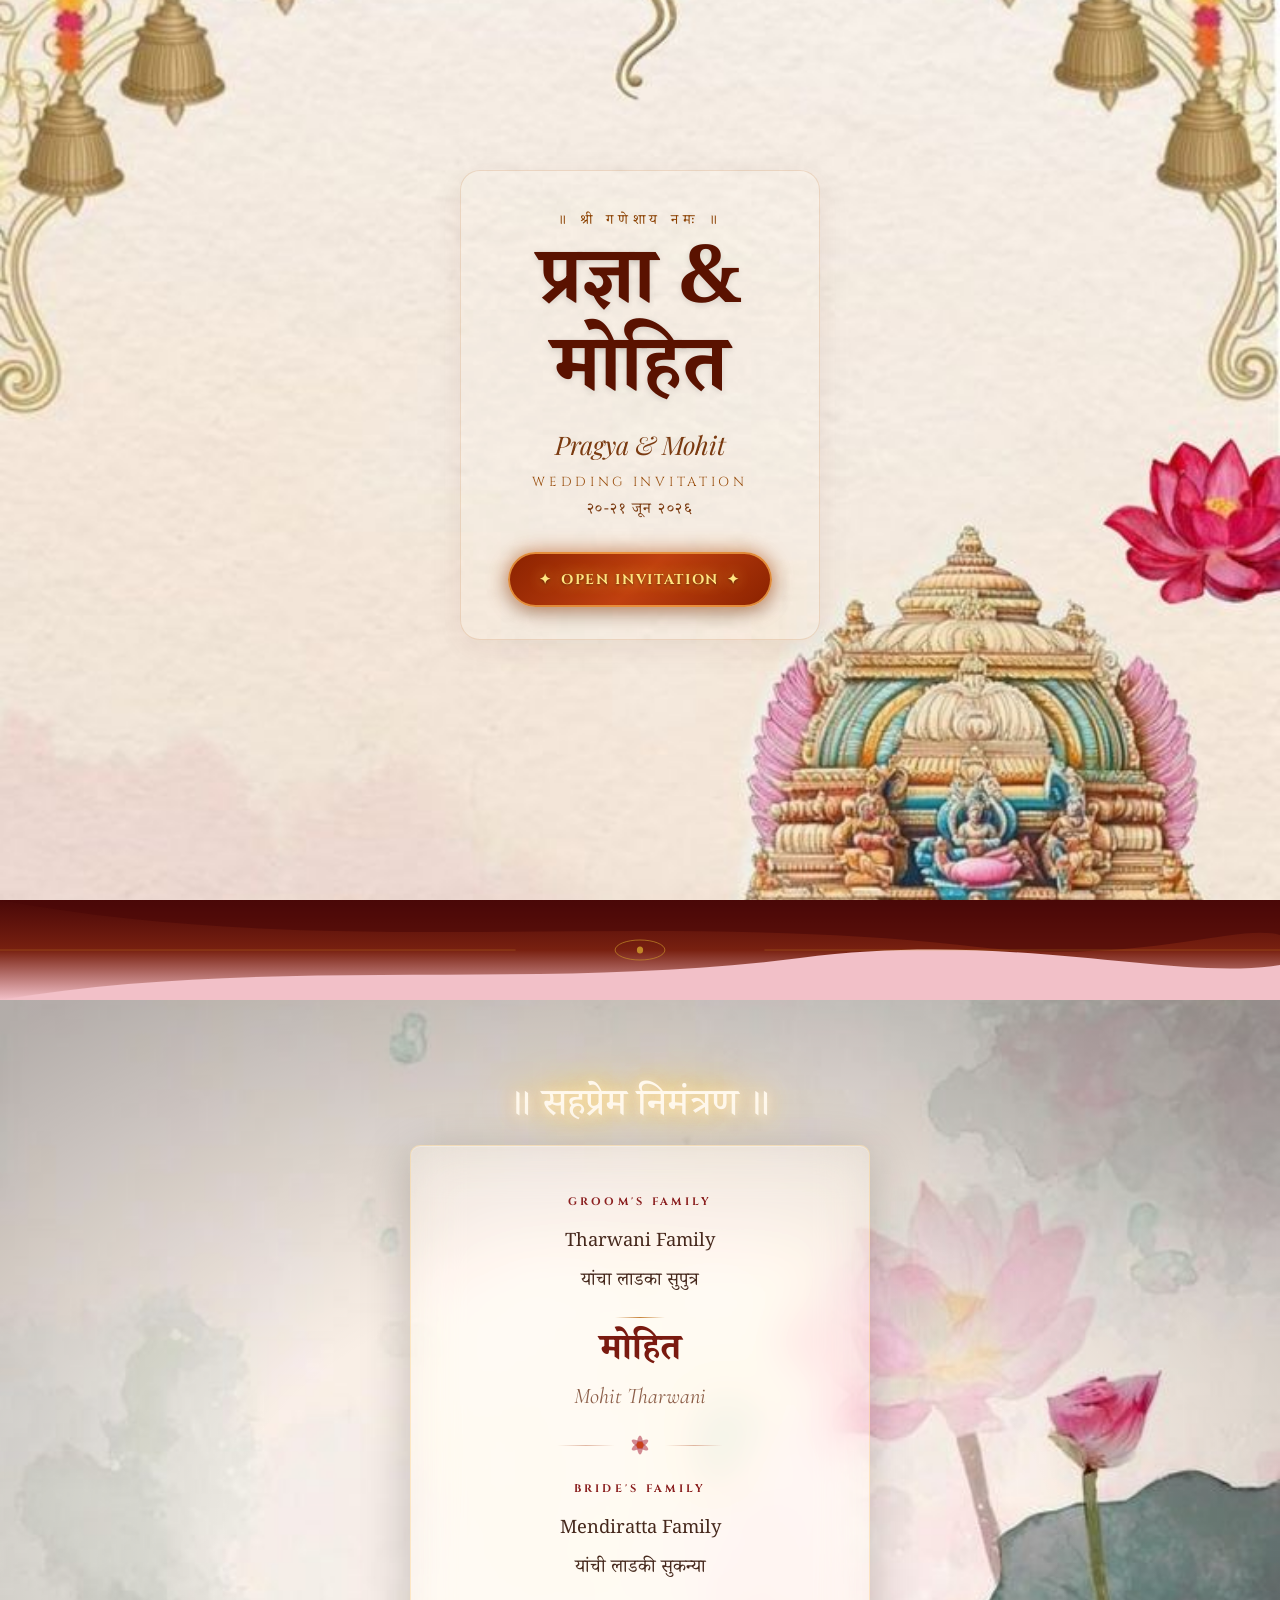
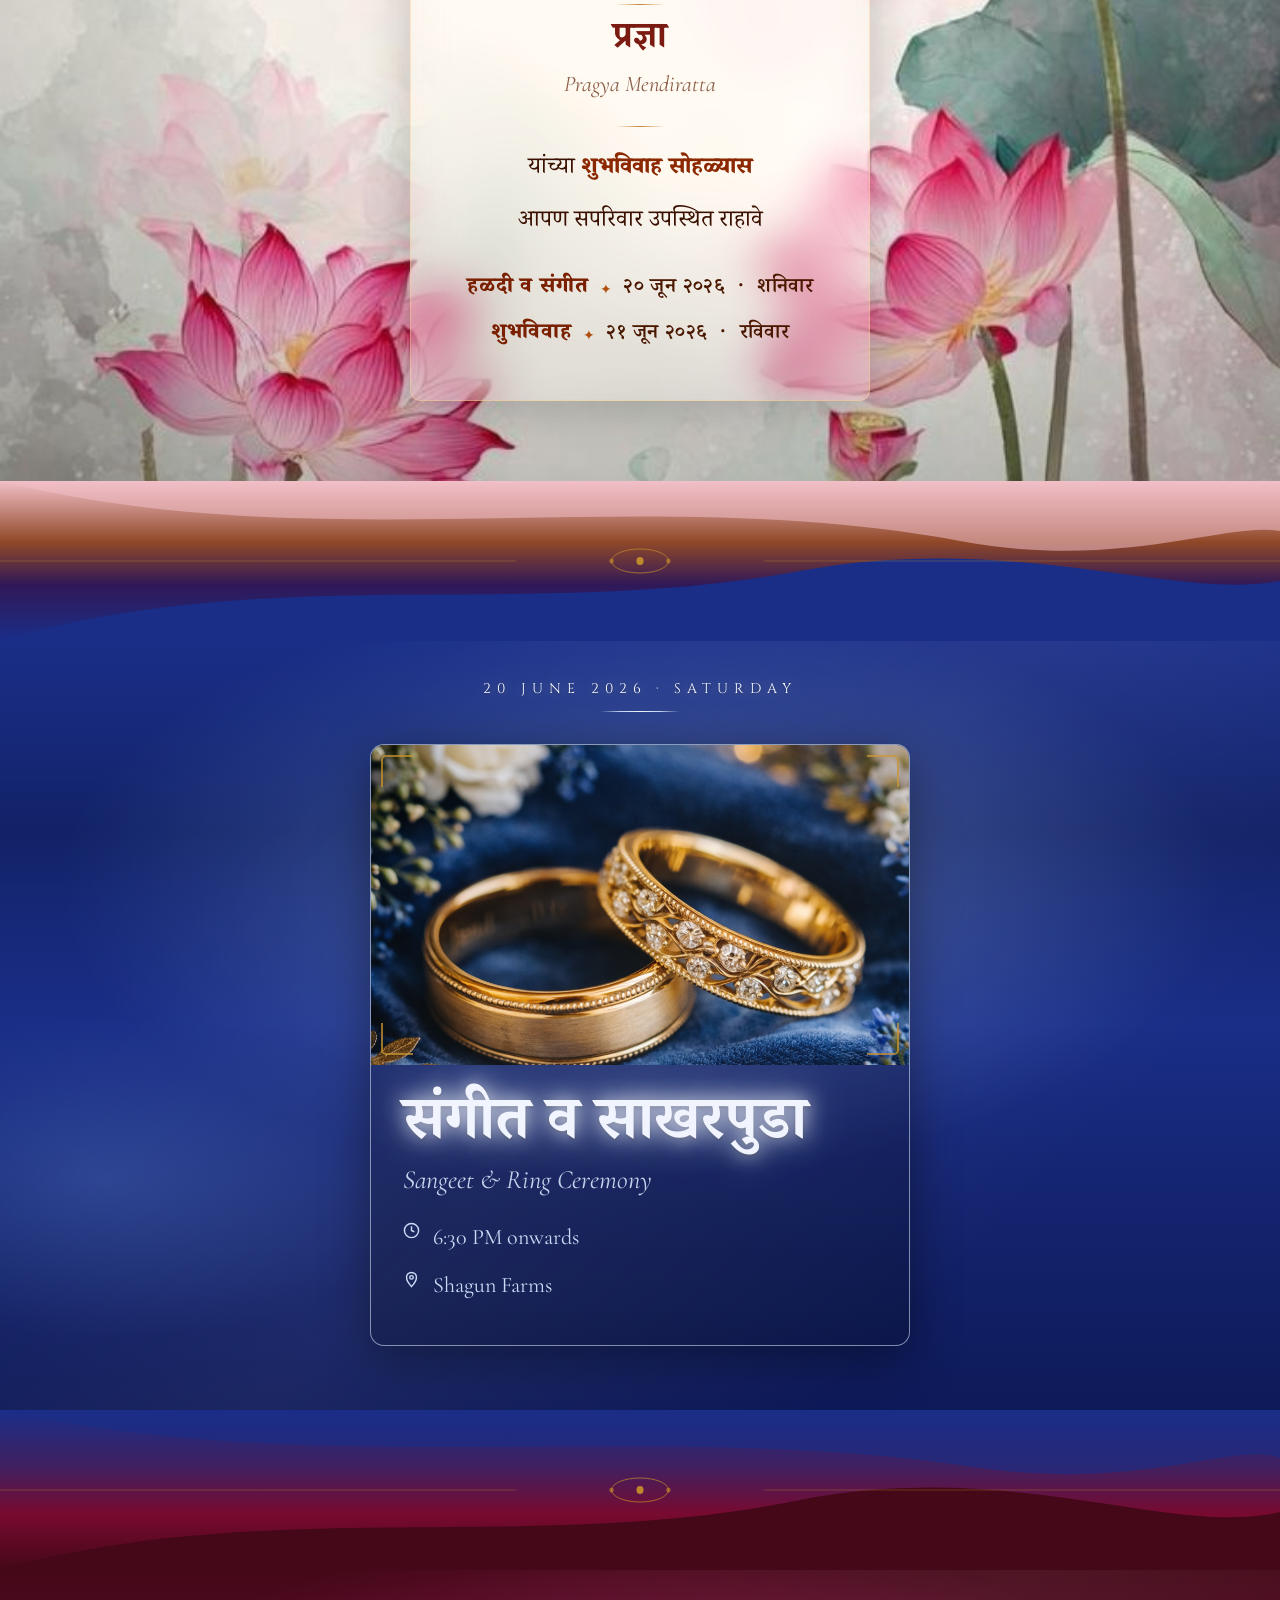
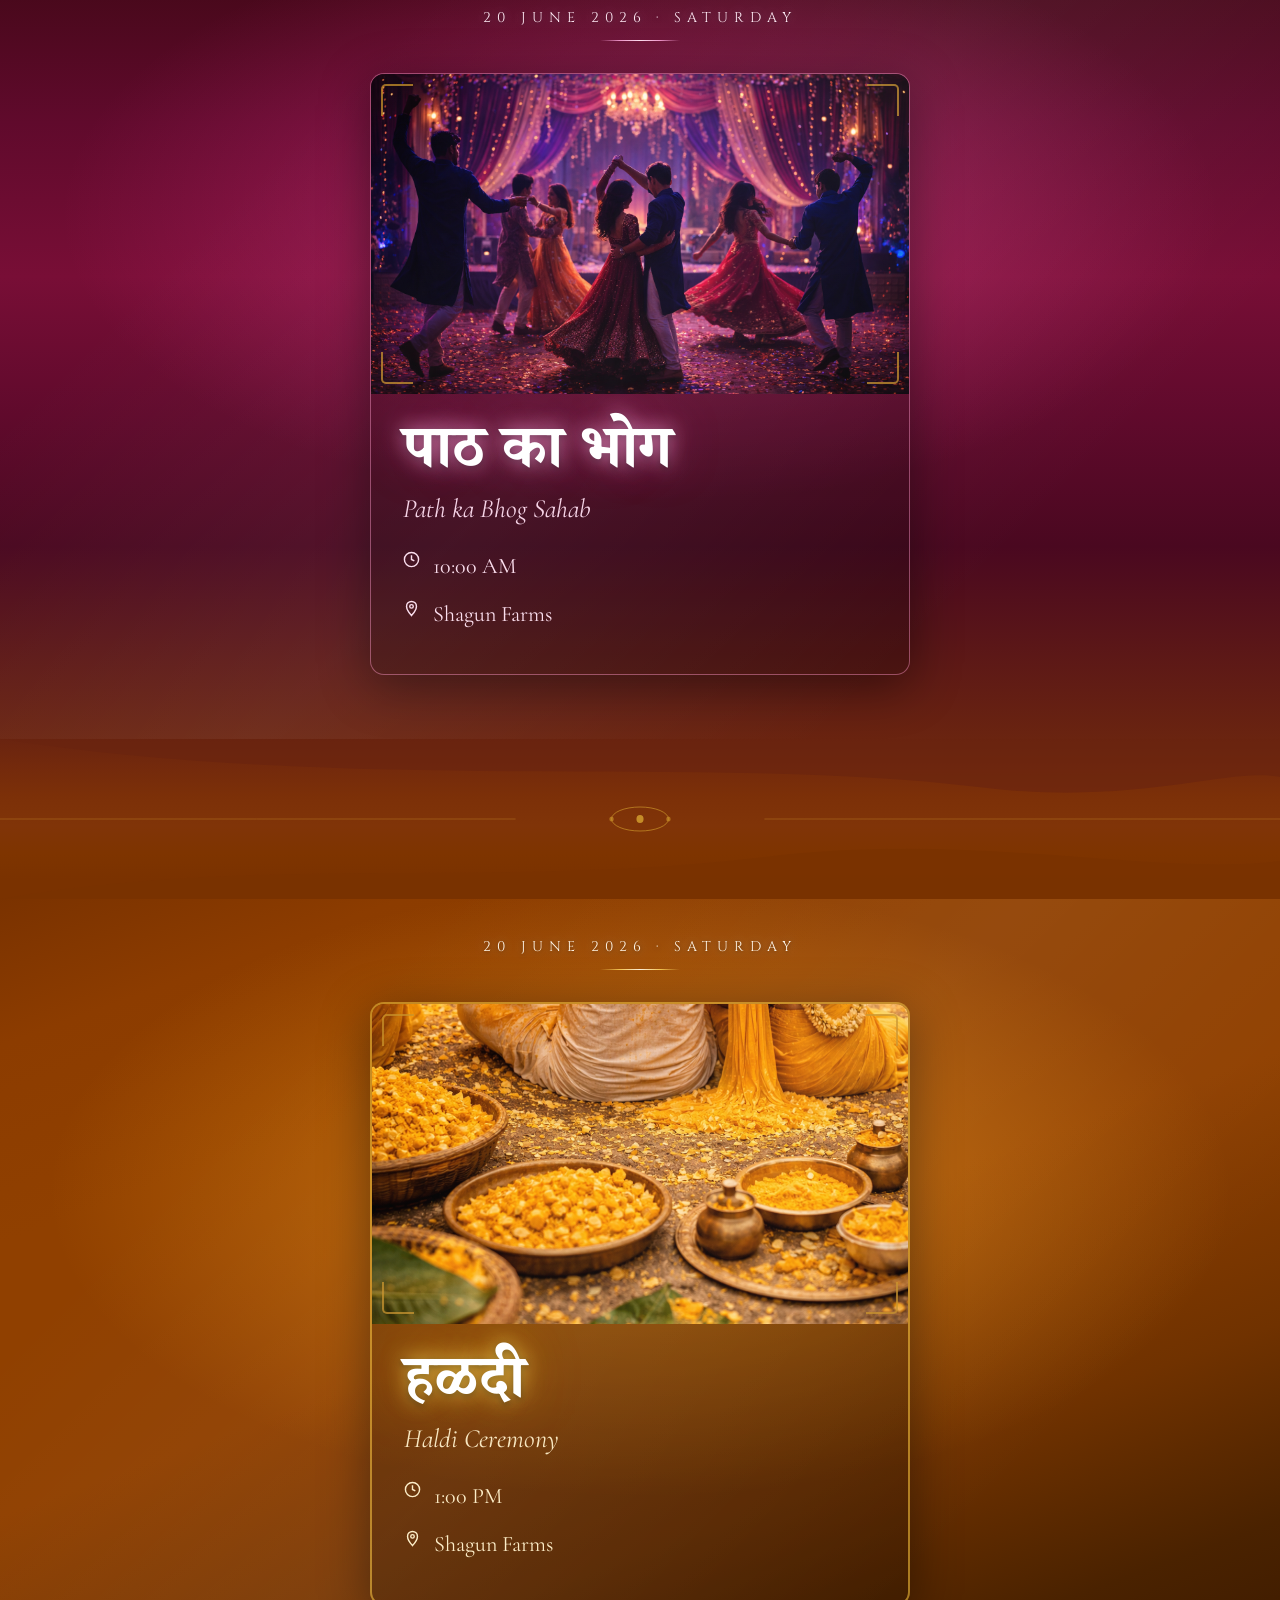
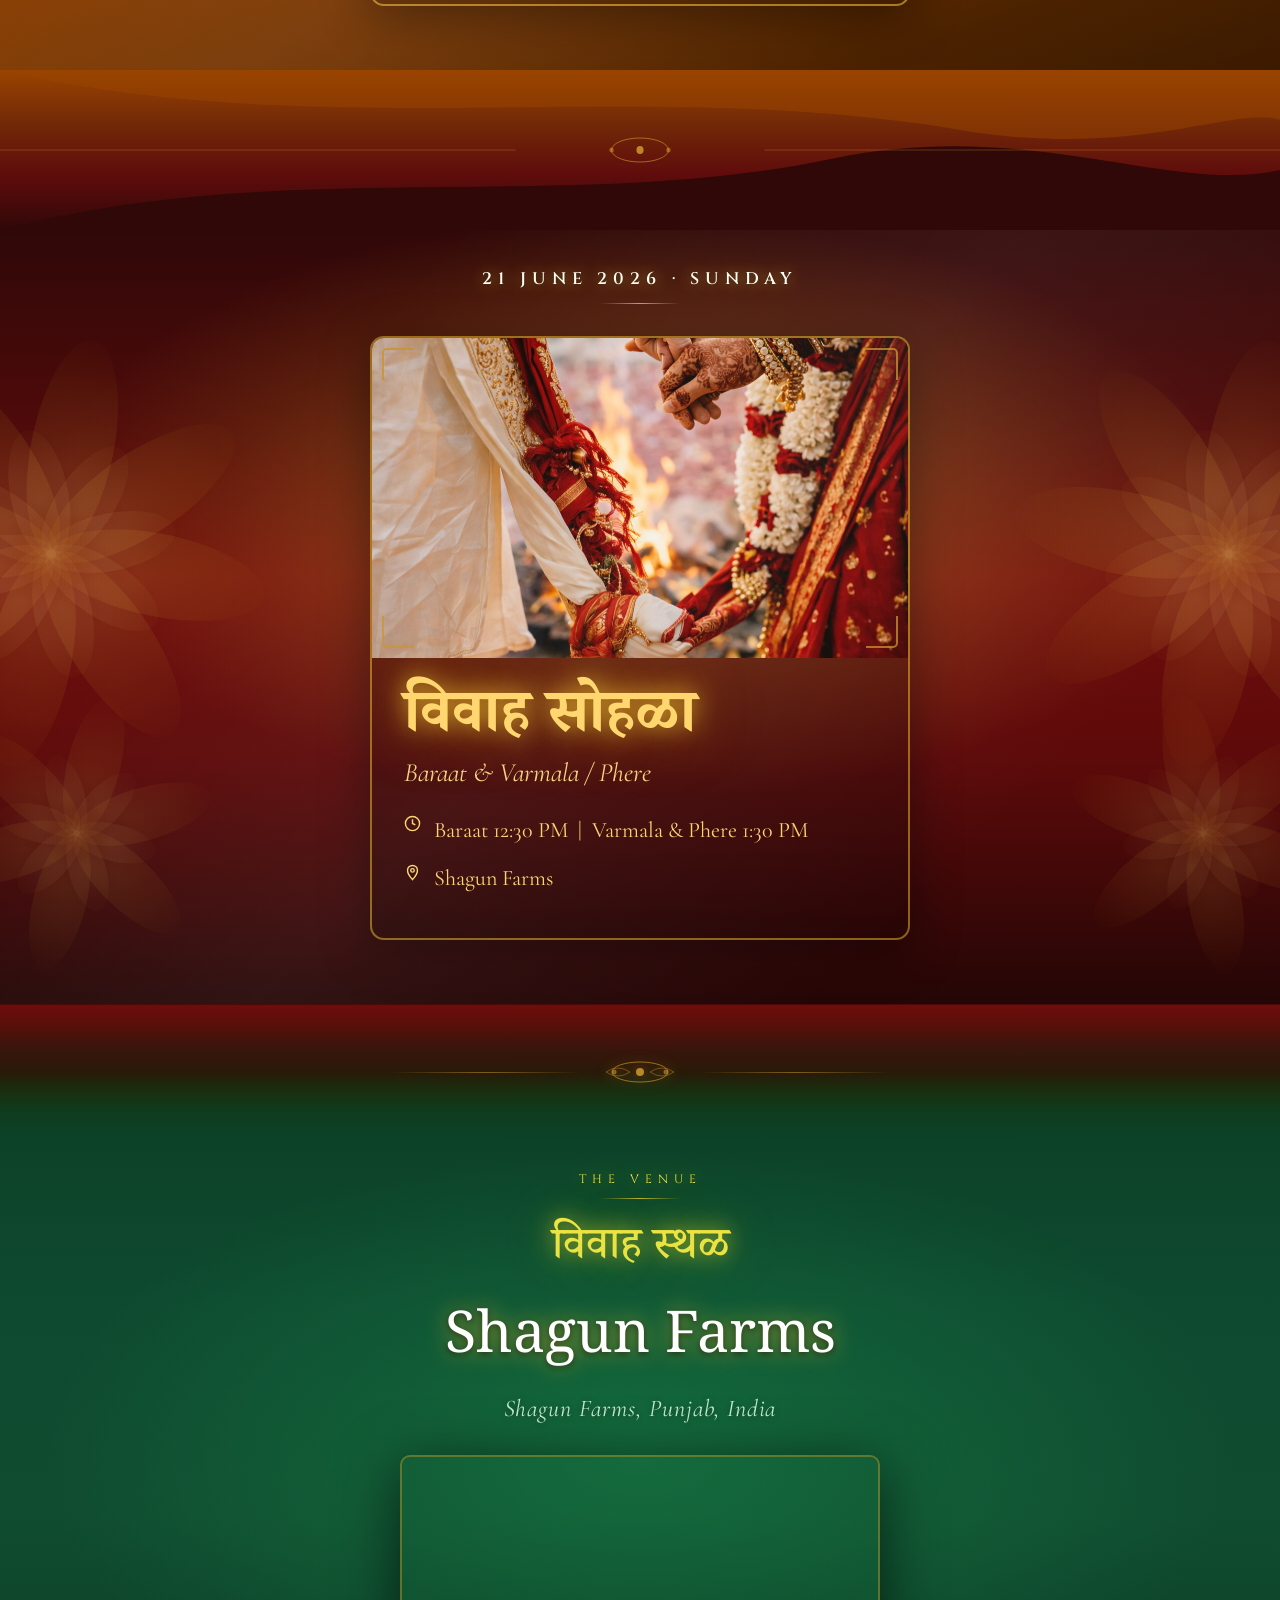
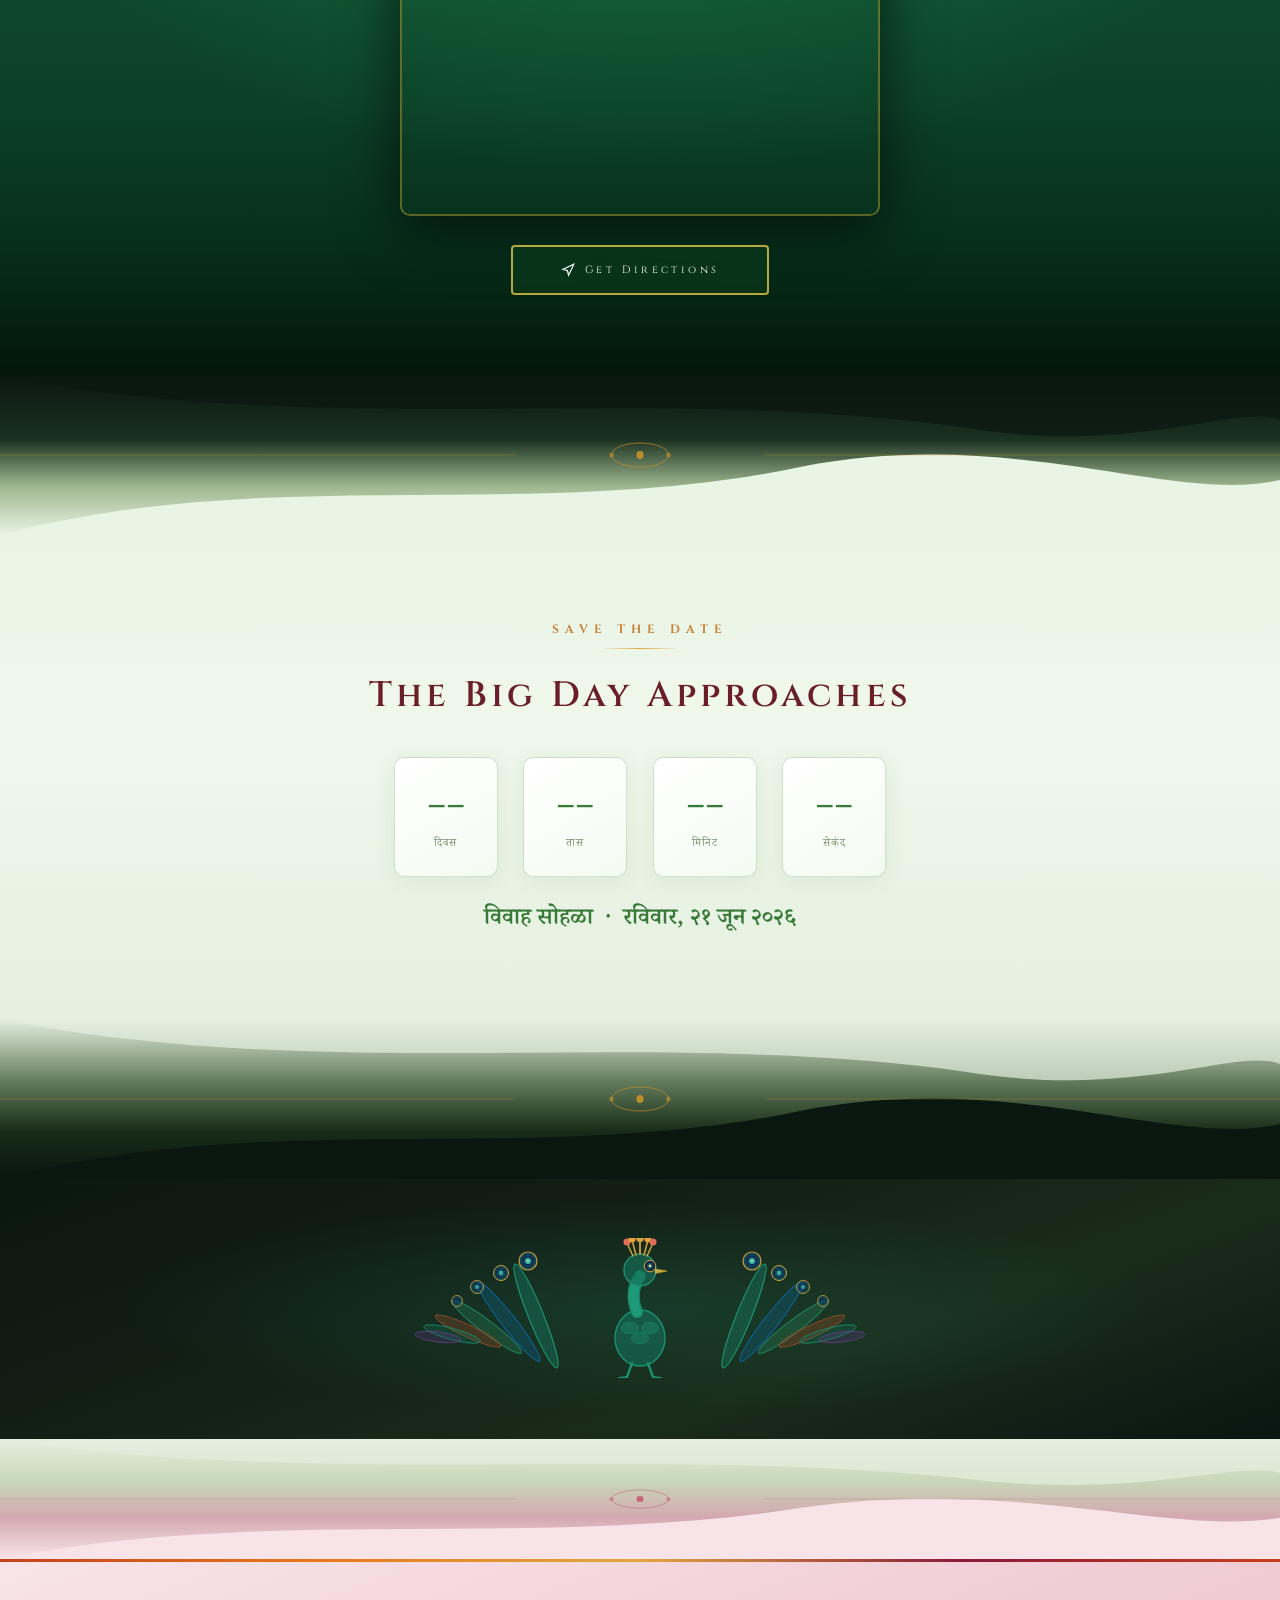
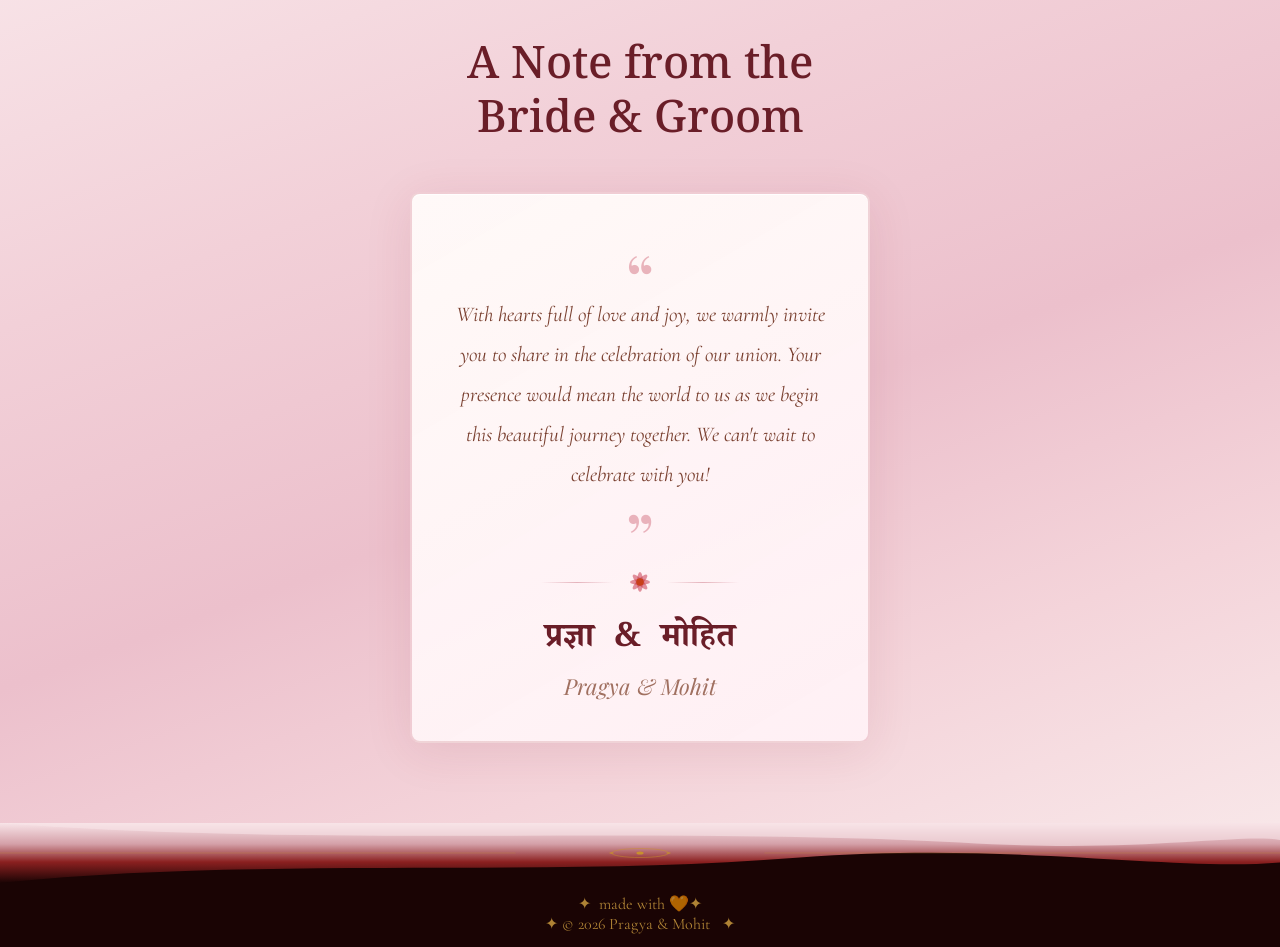
==== commit a9114c13: "Replace Uday & Unnati data with Mohit & Pragya wedding details Co-Authored-By: Claude Sonnet 4.6 <no" ====
--- a/index.html
+++ b/index.html
@@ -3,7 +3,7 @@
 <head>
   <meta charset="UTF-8"/>
   <meta name="viewport" content="width=device-width, initial-scale=1.0, maximum-scale=1.0"/>
-  <title>Uday &amp; Unnati — Wedding Invitation</title>
+  <title>Pragya &amp; Mohit — Wedding Invitation</title>
 
   <!-- DNS prefetch & preconnect for fonts -->
   <link rel="preconnect" href="https://fonts.googleapis.com"/>
@@ -50,10 +50,10 @@
     max-width:88vw;width:360px;
   ">
     <p style="font-family:'Noto Serif Devanagari',serif;color:#8B4000;font-size:clamp(.72rem,2vw,.88rem);letter-spacing:.35em;margin-bottom:.8rem;">॥ श्री गणेशाय नमः ॥</p>
-    <p style="font-family:'Noto Serif Devanagari',serif;color:#5A1200;font-size:clamp(2.4rem,11vw,5rem);font-weight:700;line-height:1.1;text-shadow:0 2px 6px rgba(0,0,0,.12);margin-bottom:.3rem;">उदय &amp; उन्नती</p>
-    <p style="font-family:'Playfair Display',serif;font-style:italic;color:#7A3A10;font-size:clamp(1rem,3.5vw,1.6rem);margin-bottom:.8rem;">Uday &amp; Unnati</p>
+    <p style="font-family:'Noto Serif Devanagari',serif;color:#5A1200;font-size:clamp(2.4rem,11vw,5rem);font-weight:700;line-height:1.1;text-shadow:0 2px 6px rgba(0,0,0,.12);margin-bottom:.3rem;">प्रज्ञा &amp; मोहित</p>
+    <p style="font-family:'Playfair Display',serif;font-style:italic;color:#7A3A10;font-size:clamp(1rem,3.5vw,1.6rem);margin-bottom:.8rem;">Pragya &amp; Mohit</p>
     <p style="font-family:'Cinzel',serif;color:#9A5010;font-size:clamp(.65rem,1.8vw,.82rem);letter-spacing:.28em;margin-bottom:.5rem;">WEDDING INVITATION</p>
-    <p style="font-family:'Noto Serif Devanagari',serif;color:#7A3A10;font-size:clamp(.78rem,2vw,.95rem);letter-spacing:.1em;margin-bottom:1.8rem;">२३ जून २०२६ &nbsp;·&nbsp; कोथरूड, पुणे</p>
+    <p style="font-family:'Noto Serif Devanagari',serif;color:#7A3A10;font-size:clamp(.78rem,2vw,.95rem);letter-spacing:.1em;margin-bottom:1.8rem;">२०-२१ जून २०२६</p>
     <div style="
       display:inline-flex;align-items:center;justify-content:center;
       gap:.5rem;padding:1rem 1.8rem;border-radius:50px;
@@ -215,7 +215,7 @@
   <div class="hero-names">
     <div class="hero-names-row">
       <div class="hero-name-block">
-        <h1 class="groom-name devanagari">उदय</h1>
+        <h1 class="groom-name devanagari">मोहित</h1>
       </div>
 
       <div class="hero-centre-img">
@@ -224,11 +224,11 @@
       </div>
 
       <div class="hero-name-block">
-        <h1 class="bride-name devanagari">उन्नती</h1>
-      </div>
-    </div>
-
-    <p class="hero-names-en">Unnati <em class="en-amp">weds</em> Uday</p>
+        <h1 class="bride-name devanagari">प्रज्ञा</h1>
+      </div>
+    </div>
+
+    <p class="hero-names-en">Pragya <em class="en-amp">weds</em> Mohit</p>
   </div>
 
   <div class="hero-ornament-frame" aria-hidden="true">
@@ -303,14 +303,14 @@
   <div class="bless-card reveal">
 
     <div class="family-block">
-      <span class="fam-label">वराचे कुटुंब &nbsp;&middot;&nbsp; Groom's Family</span>
+      <span class="fam-label">Groom's Family</span>
       <p class="fam-parents devanagari">
-        सौ. मालुबाई व श्री. सतीश साळुंके<br>
+        Tharwani Family<br>
         यांचा लाडका सुपुत्र
       </p>
       <div class="name-bar"></div>
-      <p class="c-name-mr devanagari">चि. उदय सतीश साळुंके</p>
-      <p class="c-name-en">Uday Satish Salunke</p>
+      <p class="c-name-mr devanagari">मोहित</p>
+      <p class="c-name-en">Mohit Tharwani</p>
     </div>
 
     <div class="fam-sep" aria-hidden="true">
@@ -327,33 +327,33 @@
     </div>
 
     <div class="family-block">
-      <span class="fam-label">वधूचे कुटुंब &nbsp;&middot;&nbsp; Bride's Family</span>
+      <span class="fam-label">Bride's Family</span>
       <p class="fam-parents devanagari">
-        सौ. पल्लवी व श्री. उमेश आमले<br/>
+        Mendiratta Family<br/>
         यांची लाडकी सुकन्या
       </p>
       <div class="name-bar"></div>
-      <p class="c-name-mr devanagari">चि.सौ.कां. उन्नती उमेश आमले</p>
-      <p class="c-name-en">Unnati Umesh Amale</p>
+      <p class="c-name-mr devanagari">प्रज्ञा</p>
+      <p class="c-name-en">Pragya Mendiratta</p>
     </div>
 
     <div class="name-bar" style="margin-top:1.8rem"></div>
 
     <p class="invite-text devanagari">
-      यांच्या <strong>साखरपुडा व शुभविवाह सोहळ्यास</strong><br/>
+      यांच्या <strong>शुभविवाह सोहळ्यास</strong><br/>
       आपण सपरिवार उपस्थित राहावे
     </p>
 
     <div class="invite-dates">
       <div class="invite-date-row">
-        <span class="invite-date-label devanagari">साखरपुडा</span>
+        <span class="invite-date-label devanagari">हळदी व संगीत</span>
         <span class="invite-date-sep">✦</span>
-        <span class="invite-date-val devanagari">२२ जून २०२६ &nbsp;·&nbsp; सोमवार</span>
+        <span class="invite-date-val devanagari">२० जून २०२६ &nbsp;·&nbsp; शनिवार</span>
       </div>
       <div class="invite-date-row">
         <span class="invite-date-label devanagari">शुभविवाह</span>
         <span class="invite-date-sep">✦</span>
-        <span class="invite-date-val devanagari">२३ जून २०२६ &nbsp;·&nbsp; मंगळवार</span>
+        <span class="invite-date-val devanagari">२१ जून २०२६ &nbsp;·&nbsp; रविवार</span>
       </div>
     </div>
   </div>
@@ -369,7 +369,7 @@
      ═══════════════════════════ -->
 <section id="ev-ring" class="ev-section">
   <div class="ev-section-inner">
-    <span class="ev-eyebrow">22 June 2026 · Monday</span>
+    <span class="ev-eyebrow">20 June 2026 · Saturday</span>
     <div class="ev-rule ev-rule-ring" aria-hidden="true"></div>
 
     <div class="ev-full-card reveal">
@@ -380,22 +380,22 @@
           <line x1="26" y1="11" x2="26" y2="6"  stroke="#C8D8FF" stroke-width="1.6"/>
           <line x1="36" y1="16" x2="39" y2="13" stroke="#C8D8FF" stroke-width="1.6"/>
         </svg>
-        <img src="assets/ring.png" class="ev-full-img" alt="Ring Ceremony" loading="lazy" width="540" height="270"/>
+        <img src="assets/ring.png" class="ev-full-img" alt="Sangeet & Ring Ceremony" loading="lazy" width="540" height="270"/>
       </div>
       <div class="ev-full-info">
-        <h3 class="ev-name-mr devanagari ev-name-ring">साखरपुडा</h3>
-        <p class="ev-name-en ev-en-ring">Ring Ceremony</p>
+        <h3 class="ev-name-mr devanagari ev-name-ring">संगीत व साखरपुडा</h3>
+        <p class="ev-name-en ev-en-ring">Sangeet &amp; Ring Ceremony</p>
         <div class="ev-detail-row ev-row-ring">
           <svg width="15" height="15" viewBox="0 0 24 24" fill="none" stroke="currentColor" stroke-width="2">
             <circle cx="12" cy="12" r="10"/><polyline points="12 6 12 12 16 14"/>
           </svg>
-          <span class="devanagari">सायंकाळी ५:०० वाजता &nbsp;|&nbsp; 5:00 PM onwards</span>
+          <span>6:30 PM onwards</span>
         </div>
         <div class="ev-detail-row ev-row-ring">
           <svg width="15" height="15" viewBox="0 0 24 24" fill="none" stroke="currentColor" stroke-width="2">
             <path d="M12 2C8.13 2 5 5.13 5 9c0 5.25 7 13 7 13s7-7.75 7-13c0-3.87-3.13-7-7-7z"/><circle cx="12" cy="9" r="2.5"/>
           </svg>
-          <span>Shree Swami Krupa Hall, Kothrud, Pune</span>
+          <span>Shagun Farms</span>
         </div>
       </div>
     </div>
@@ -411,7 +411,7 @@
      ═══════════════════════════ -->
 <section id="ev-sangeet" class="ev-section">
   <div class="ev-section-inner">
-    <span class="ev-eyebrow ev-eyebrow-sangeet">22 June 2026 · Monday</span>
+    <span class="ev-eyebrow ev-eyebrow-sangeet">20 June 2026 · Saturday</span>
     <div class="ev-rule ev-rule-sangeet" aria-hidden="true"></div>
 
     <div class="ev-full-card reveal">
@@ -421,22 +421,22 @@
           <circle cx="18" cy="37" r="6" stroke="#FFB0E0" stroke-width="1.6" fill="rgba(255,140,220,0.18)"/>
           <circle cx="36" cy="33" r="6" stroke="#FFB0E0" stroke-width="1.6" fill="rgba(255,140,220,0.18)"/>
         </svg>
-        <img src="assets/sangeet.png" class="ev-full-img" alt="Sangeet Ceremony" loading="lazy" width="540" height="270"/>
+        <img src="assets/sangeet.png" class="ev-full-img" alt="Path ka Bhog Sahab" loading="lazy" width="540" height="270"/>
       </div>
       <div class="ev-full-info">
-        <h3 class="ev-name-mr devanagari ev-name-sangeet">संगीत</h3>
-        <p class="ev-name-en ev-en-sangeet">Sangeet Night</p>
+        <h3 class="ev-name-mr devanagari ev-name-sangeet">पाठ का भोग</h3>
+        <p class="ev-name-en ev-en-sangeet">Path ka Bhog Sahab</p>
         <div class="ev-detail-row ev-row-sangeet">
           <svg width="15" height="15" viewBox="0 0 24 24" fill="none" stroke="currentColor" stroke-width="2">
             <circle cx="12" cy="12" r="10"/><polyline points="12 6 12 12 16 14"/>
           </svg>
-          <span class="devanagari">सायंकाळी ७:०० वाजता &nbsp;|&nbsp; 7:00 PM onwards</span>
+          <span>10:00 AM</span>
         </div>
         <div class="ev-detail-row ev-row-sangeet">
           <svg width="15" height="15" viewBox="0 0 24 24" fill="none" stroke="currentColor" stroke-width="2">
             <path d="M12 2C8.13 2 5 5.13 5 9c0 5.25 7 13 7 13s7-7.75 7-13c0-3.87-3.13-7-7-7z"/><circle cx="12" cy="9" r="2.5"/>
           </svg>
-          <span>Shree Swami Krupa Hall, Kothrud, Pune</span>
+          <span>Shagun Farms</span>
         </div>
       </div>
     </div>
@@ -453,7 +453,7 @@
 <section id="ev-haldi" class="ev-section">
   <div class="ev-section-inner">
 
-    <span class="ev-eyebrow ev-eyebrow-haldi">22 June 2026 · Monday</span>
+    <span class="ev-eyebrow ev-eyebrow-haldi">20 June 2026 · Saturday</span>
     <div class="ev-rule ev-rule-haldi" aria-hidden="true"></div>
 
     <div class="ev-full-card reveal">
@@ -468,13 +468,13 @@
           <svg width="15" height="15" viewBox="0 0 24 24" fill="none" stroke="currentColor" stroke-width="2">
             <circle cx="12" cy="12" r="10"/><polyline points="12 6 12 12 16 14"/>
           </svg>
-          <span class="devanagari">रात्री ८:०० वाजता &nbsp;|&nbsp; 8:00 PM onwards</span>
+          <span>1:00 PM</span>
         </div>
         <div class="ev-detail-row ev-row-haldi">
           <svg width="15" height="15" viewBox="0 0 24 24" fill="none" stroke="currentColor" stroke-width="2">
             <path d="M12 2C8.13 2 5 5.13 5 9c0 5.25 7 13 7 13s7-7.75 7-13c0-3.87-3.13-7-7-7z"/><circle cx="12" cy="9" r="2.5"/>
           </svg>
-          <span>Shree Swami Krupa Hall, Kothrud, Pune</span>
+          <span>Shagun Farms</span>
         </div>
       </div>
     </div>
@@ -490,7 +490,7 @@
      ═══════════════════════════ -->
 <section id="ev-wedding" class="ev-section">
   <div class="ev-section-inner">
-    <span class="ev-eyebrow ev-eyebrow-wedding">23 June 2026 · Tuesday</span>
+    <span class="ev-eyebrow ev-eyebrow-wedding">21 June 2026 · Sunday</span>
     <div class="ev-rule ev-rule-wedding" aria-hidden="true"></div>
 
     <div class="ev-full-card reveal">
@@ -500,18 +500,18 @@
       </div>
       <div class="ev-full-info">
         <h3 class="ev-name-mr devanagari ev-name-wedding">विवाह सोहळा</h3>
-        <p class="ev-name-en ev-en-wedding">Wedding Ceremony</p>
+        <p class="ev-name-en ev-en-wedding">Baraat &amp; Varmala / Phere</p>
         <div class="ev-detail-row ev-row-wedding">
           <svg width="15" height="15" viewBox="0 0 24 24" fill="none" stroke="currentColor" stroke-width="2">
             <circle cx="12" cy="12" r="10"/><polyline points="12 6 12 12 16 14"/>
           </svg>
-          <span class="devanagari">शुभ मुहूर्त &nbsp;|&nbsp; दुपारी १२:३० &nbsp;|&nbsp; 12:30 PM</span>
+          <span>Baraat 12:30 PM &nbsp;|&nbsp; Varmala &amp; Phere 1:30 PM</span>
         </div>
         <div class="ev-detail-row ev-row-wedding">
           <svg width="15" height="15" viewBox="0 0 24 24" fill="none" stroke="currentColor" stroke-width="2">
             <path d="M12 2C8.13 2 5 5.13 5 9c0 5.25 7 13 7 13s7-7.75 7-13c0-3.87-3.13-7-7-7z"/><circle cx="12" cy="9" r="2.5"/>
           </svg>
-          <span>Shree Swami Krupa Hall, Kothrud, Pune</span>
+          <span>Shagun Farms</span>
         </div>
       </div>
     </div>
@@ -546,20 +546,19 @@
   <div class="gold-bar gold-bar-blue" aria-hidden="true"></div>
   <h1 class="sec-head sec-head-pale devanagari">विवाह स्थळ</h1>
 
-  <p class="venue-name devanagari reveal">श्री स्वामी कृपा हॉल</p>
-  <p class="venue-addr reveal">4, Karve Road, Mayur Colony, Kothrud, Pune.</p>
+  <p class="venue-name devanagari reveal">Shagun Farms</p>
+  <p class="venue-addr reveal">Shagun Farms, Punjab, India</p>
 
   <div class="map-wrap reveal">
-    <!-- Map loads only when section is visible -->
     <iframe
-      data-src="https://www.google.com/maps/embed?pb=!1m18!1m12!1m3!1d3783.5692695435523!2d73.8187434!3d18.5031598!2m3!1f0!2f0!3f0!3m2!1i1024!2i768!4f13.1!3m3!1m2!1s0x3bc2bfeaae3f7cad%3A0x3cf4cb59ee98389a!2sShri%20Swami%20Krupa%20Hall!5e0!3m2!1sen!2sin!4v1773407180467!5m2!1sen!2sin"
-      title="Shree Swami Krupa Hall, Kothrud Pune"
+      data-src="https://maps.google.com/maps?q=Shagun+Farms&output=embed"
+      title="Shagun Farms"
       allowfullscreen="" loading="lazy" referrerpolicy="no-referrer-when-downgrade">
     </iframe>
   </div>
 
   <div style="text-align:center">
-    <a href="https://maps.google.com/?q=Shri+Swami+Krupa+Hall,Kothrud,Pune"
+    <a href="https://maps.app.goo.gl/bz4Pookvb2vFfDRR7"
        target="_blank" rel="noopener noreferrer" class="dir-btn reveal">
       <svg width="14" height="14" viewBox="0 0 24 24" fill="none" stroke="currentColor" stroke-width="2">
         <polygon points="3 11 22 2 13 21 11 13 3 11"/>
@@ -588,7 +587,7 @@
     <div class="cd-box reveal d3"><span class="cd-num" id="cd-m">--</span><span class="cd-lbl devanagari">मिनिट</span></div>
     <div class="cd-box reveal d4"><span class="cd-num" id="cd-s">--</span><span class="cd-lbl devanagari">सेकंद</span></div>
   </div>
-  <p class="cd-sub devanagari reveal">विवाह सोहळा &nbsp;&middot;&nbsp; मंगळवार, २३ जून २०२६</p>
+  <p class="cd-sub devanagari reveal">विवाह सोहळा &nbsp;&middot;&nbsp; रविवार, २१ जून २०२६</p>
 </section>
 
 
@@ -689,19 +688,14 @@
      §6  NOTE
      ═══════════════════════════ -->
 <section id="note">
-  <h2 class="sec-head">A Note from the <br>Groom &amp; Bride</h2>
+  <h2 class="sec-head">A Note from the <br>Bride &amp; Groom</h2>
 
   <div class="note-card reveal">
     <div class="note-qm open">&ldquo;</div>
-    <p class="note-mr devanagari">
-      आमच्या आयुष्यातील या खास क्षणाचे साक्षीदार होण्यासाठी आपण जरूर उपस्थित राहावे, ही नम्र विनंती.
-      आपली उपस्थिती आमच्यासाठी अत्यंत मोलाची आहे.
-      आपले आशीर्वाद आणि प्रेम आमच्यासोबत असावे, हीच अपेक्षा.
-    </p>
     <p class="note-en">
-      With joyful hearts, we invite you to be a part of our special day!
-      Your presence will make our celebration even more meaningful.
-      We look forward to sharing love, laughter, and blessings with you.
+      With hearts full of love and joy, we warmly invite you to share in the celebration of our union.
+      Your presence would mean the world to us as we begin this beautiful journey together.
+      We can't wait to celebrate with you!
     </p>
     <div class="note-qm close">&rdquo;</div>
     <div class="note-sep" aria-hidden="true">
@@ -717,8 +711,8 @@
       </svg>
       <span class="nsep"></span>
     </div>
-    <p class="note-sig-mr devanagari">उदय &nbsp;&amp;&nbsp; उन्नती</p>
-    <p class="note-sig-en">Uday &amp; Unnati</p>
+    <p class="note-sig-mr devanagari">प्रज्ञा &nbsp;&amp;&nbsp; मोहित</p>
+    <p class="note-sig-en">Pragya &amp; Mohit</p>
   </div>
 </section>
 
@@ -730,7 +724,7 @@
 <footer>
   <div class="footer-inner">
     <div class="footer-names">
-      <span class="footer-amp">✦ &nbsp;made with 🧡✦<br>✦ © 2026 U.S.S ivy-1602 &nbsp; ✦</span>
+      <span class="footer-amp">✦ &nbsp;made with 🧡✦<br>✦ © 2026 Pragya &amp; Mohit &nbsp; ✦</span>
     </div>
   </div>
 </footer>
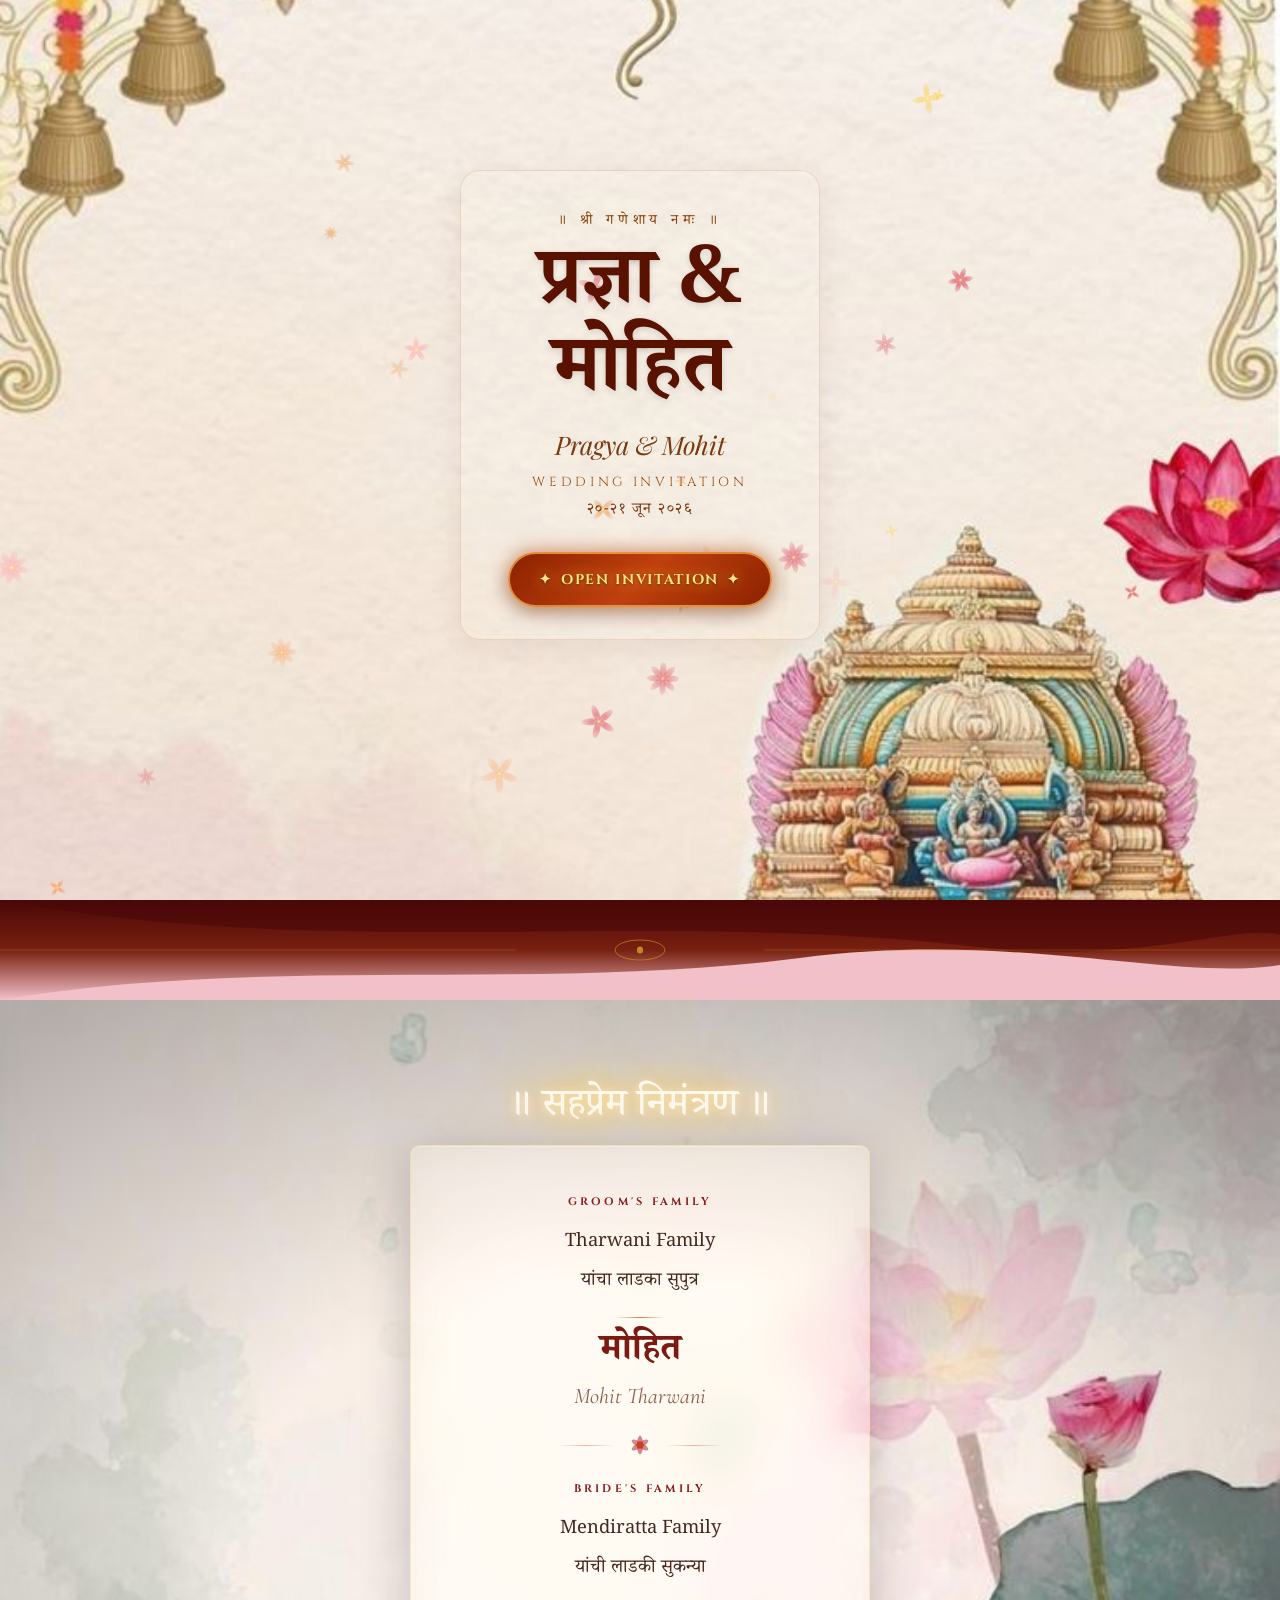
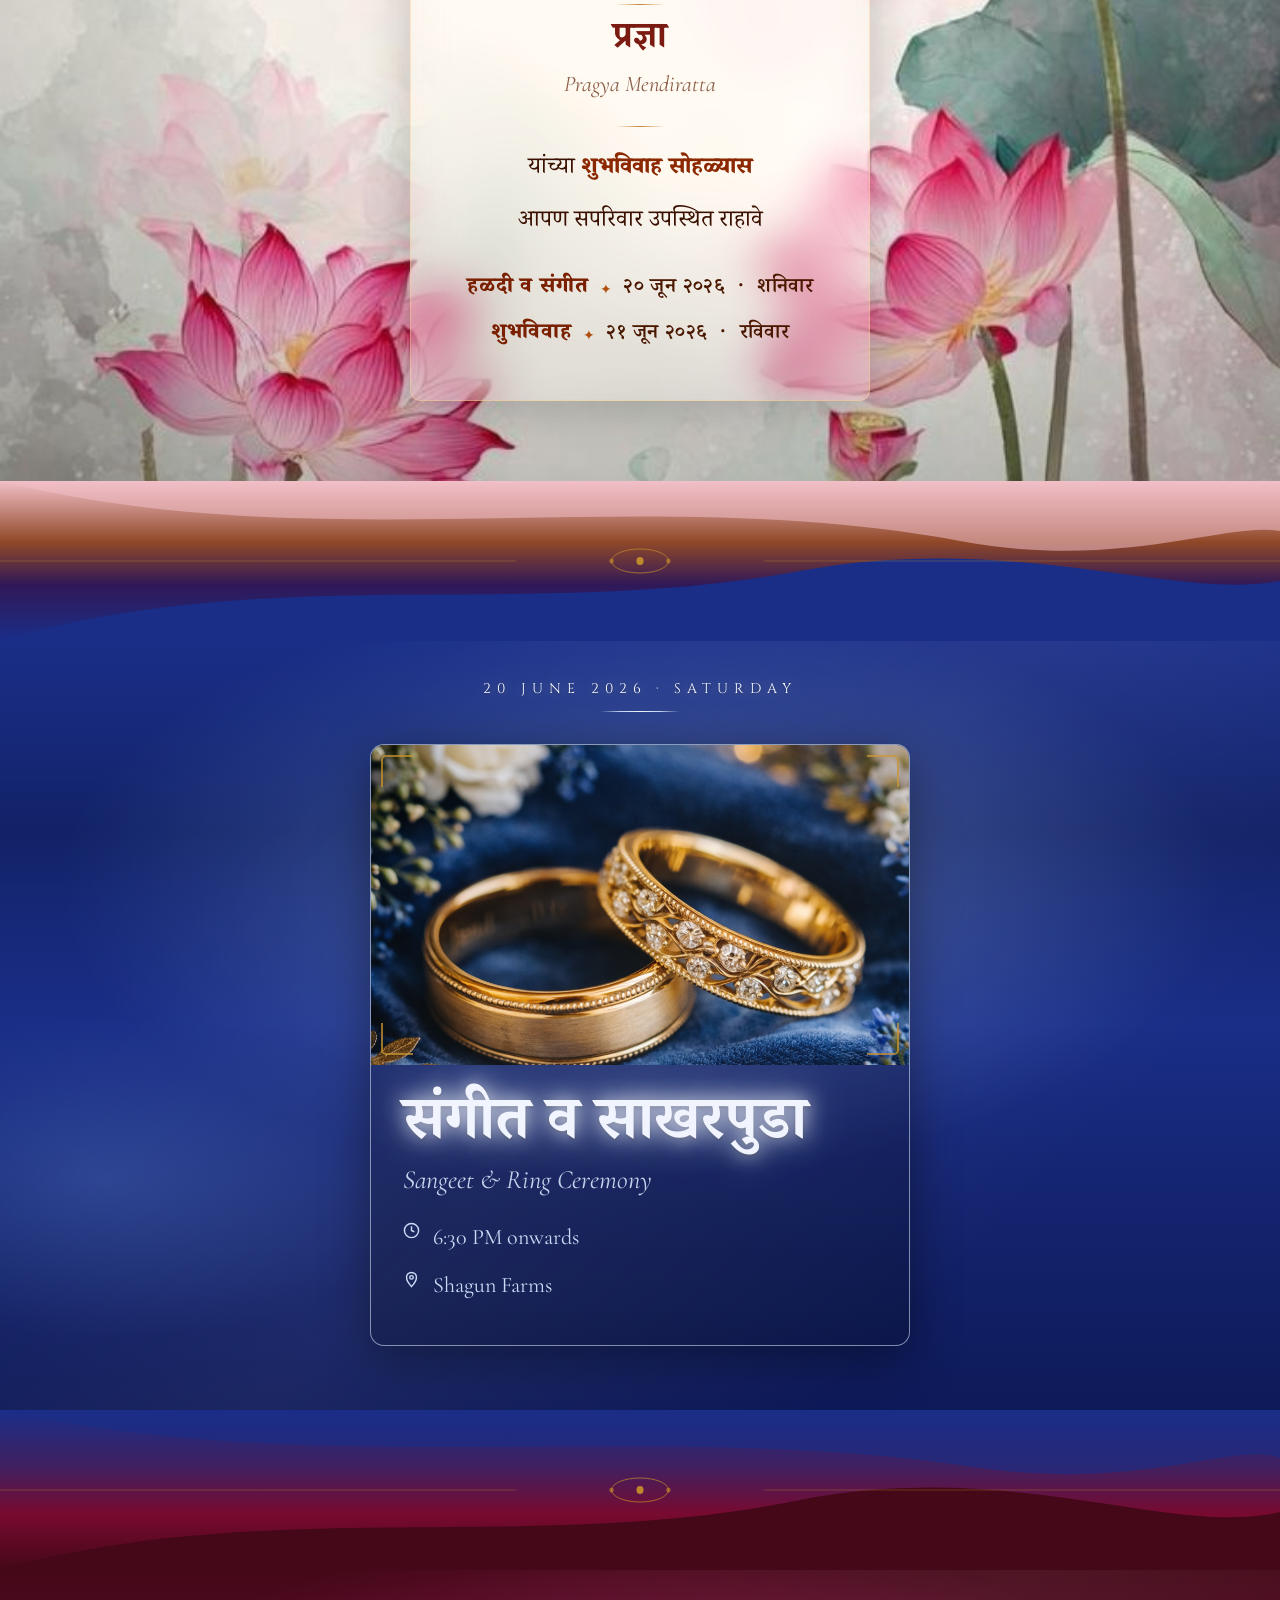
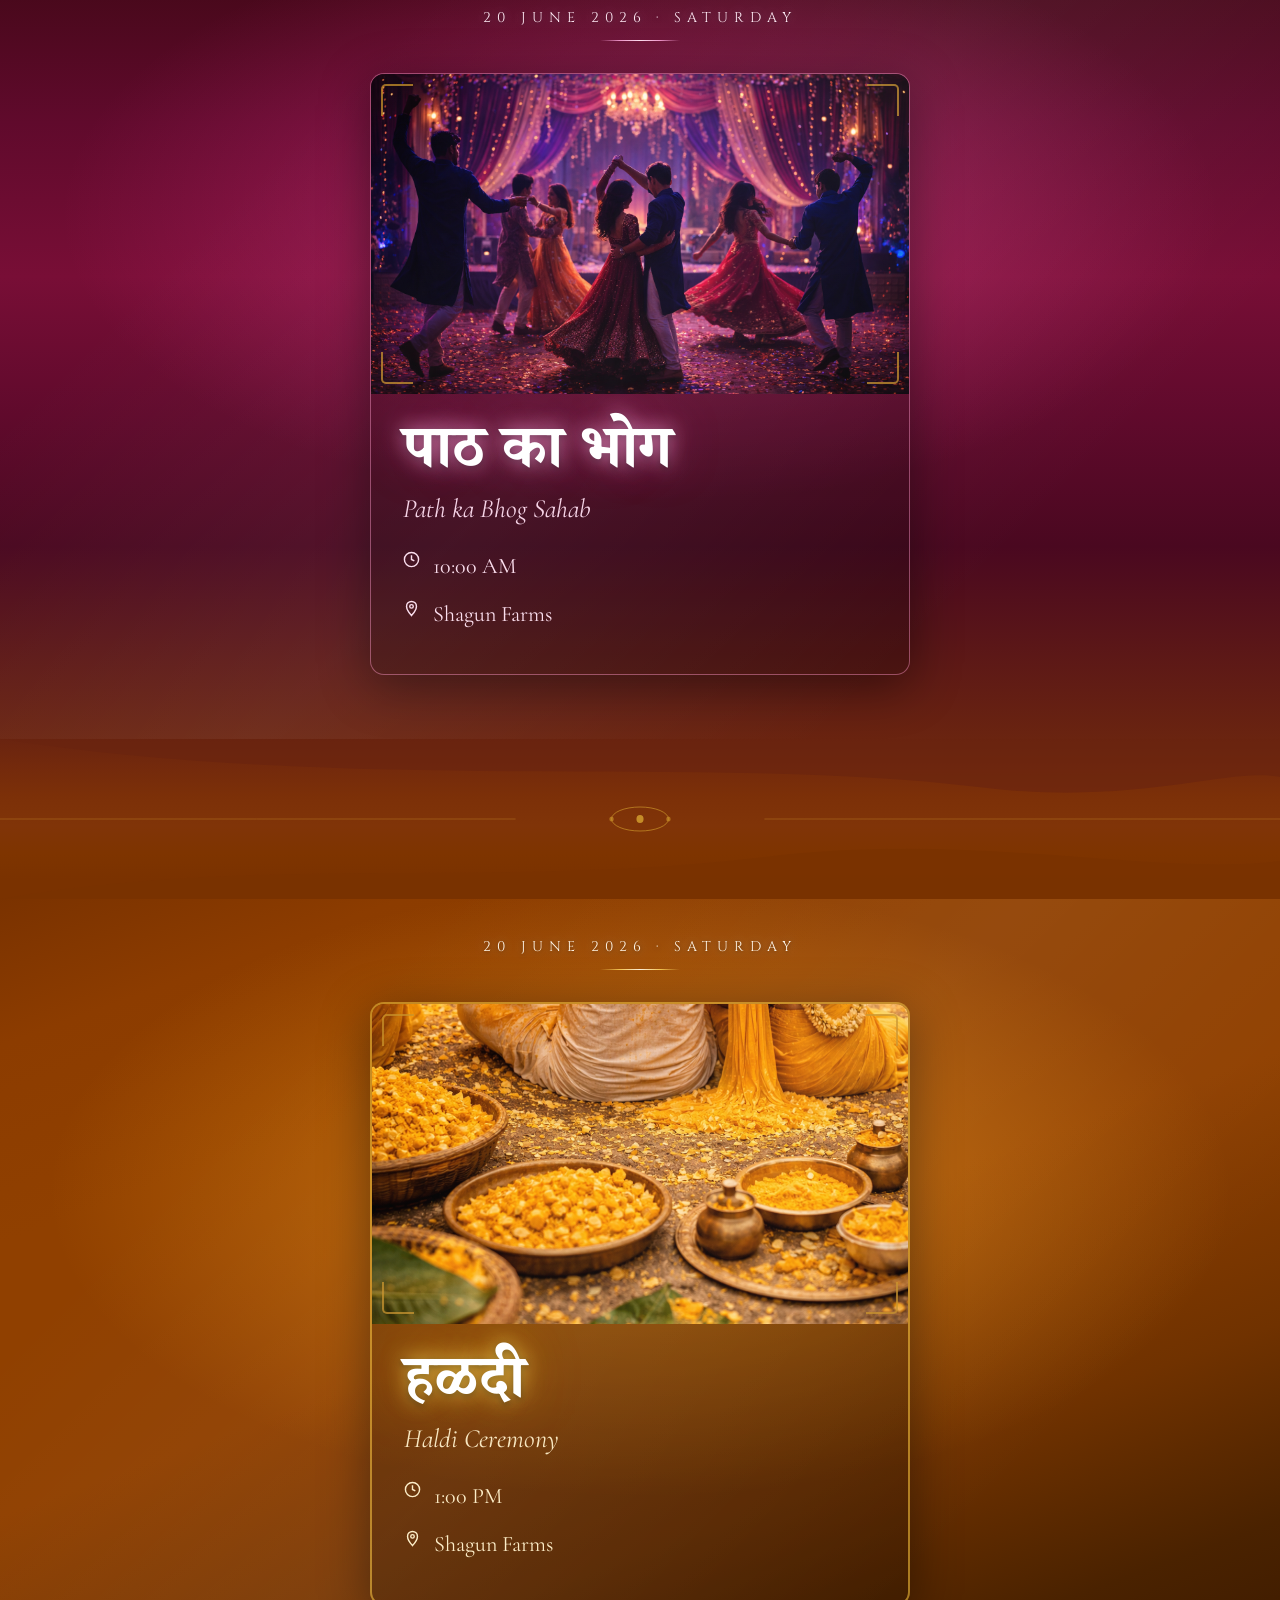
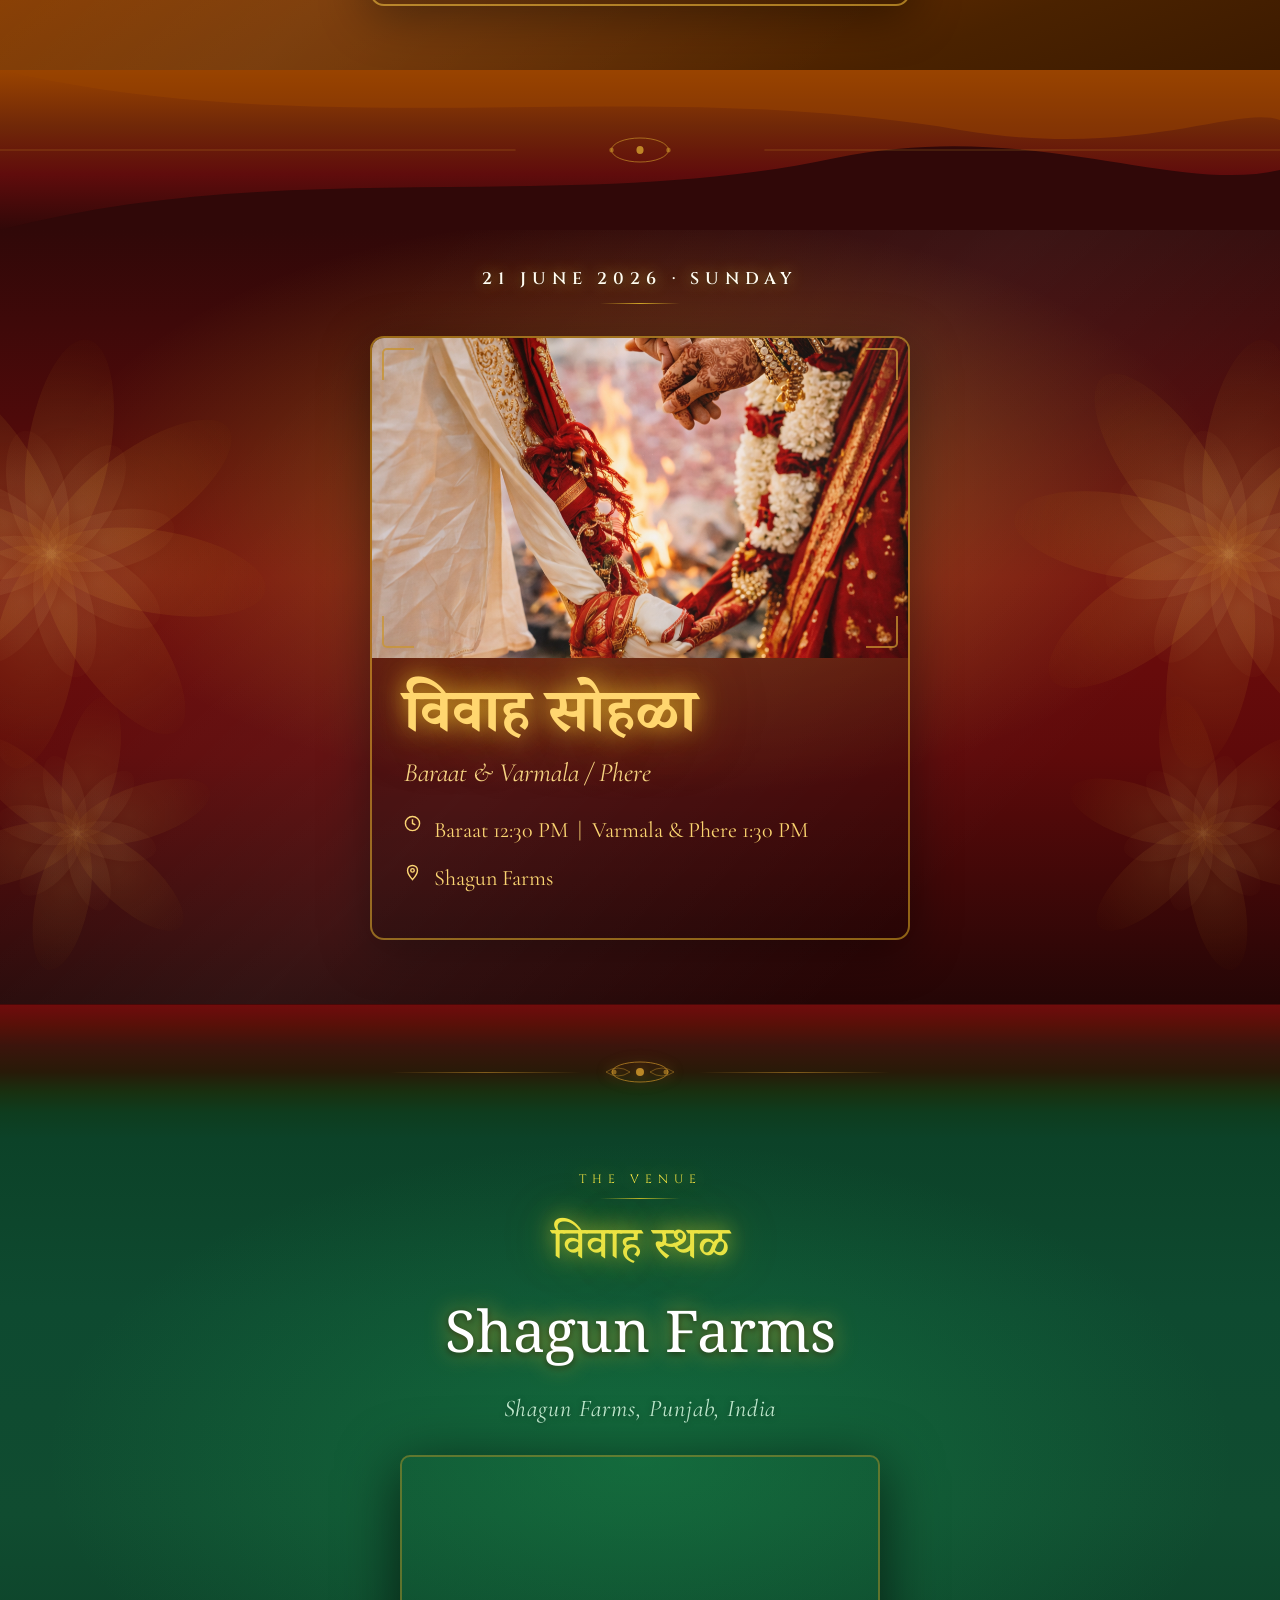
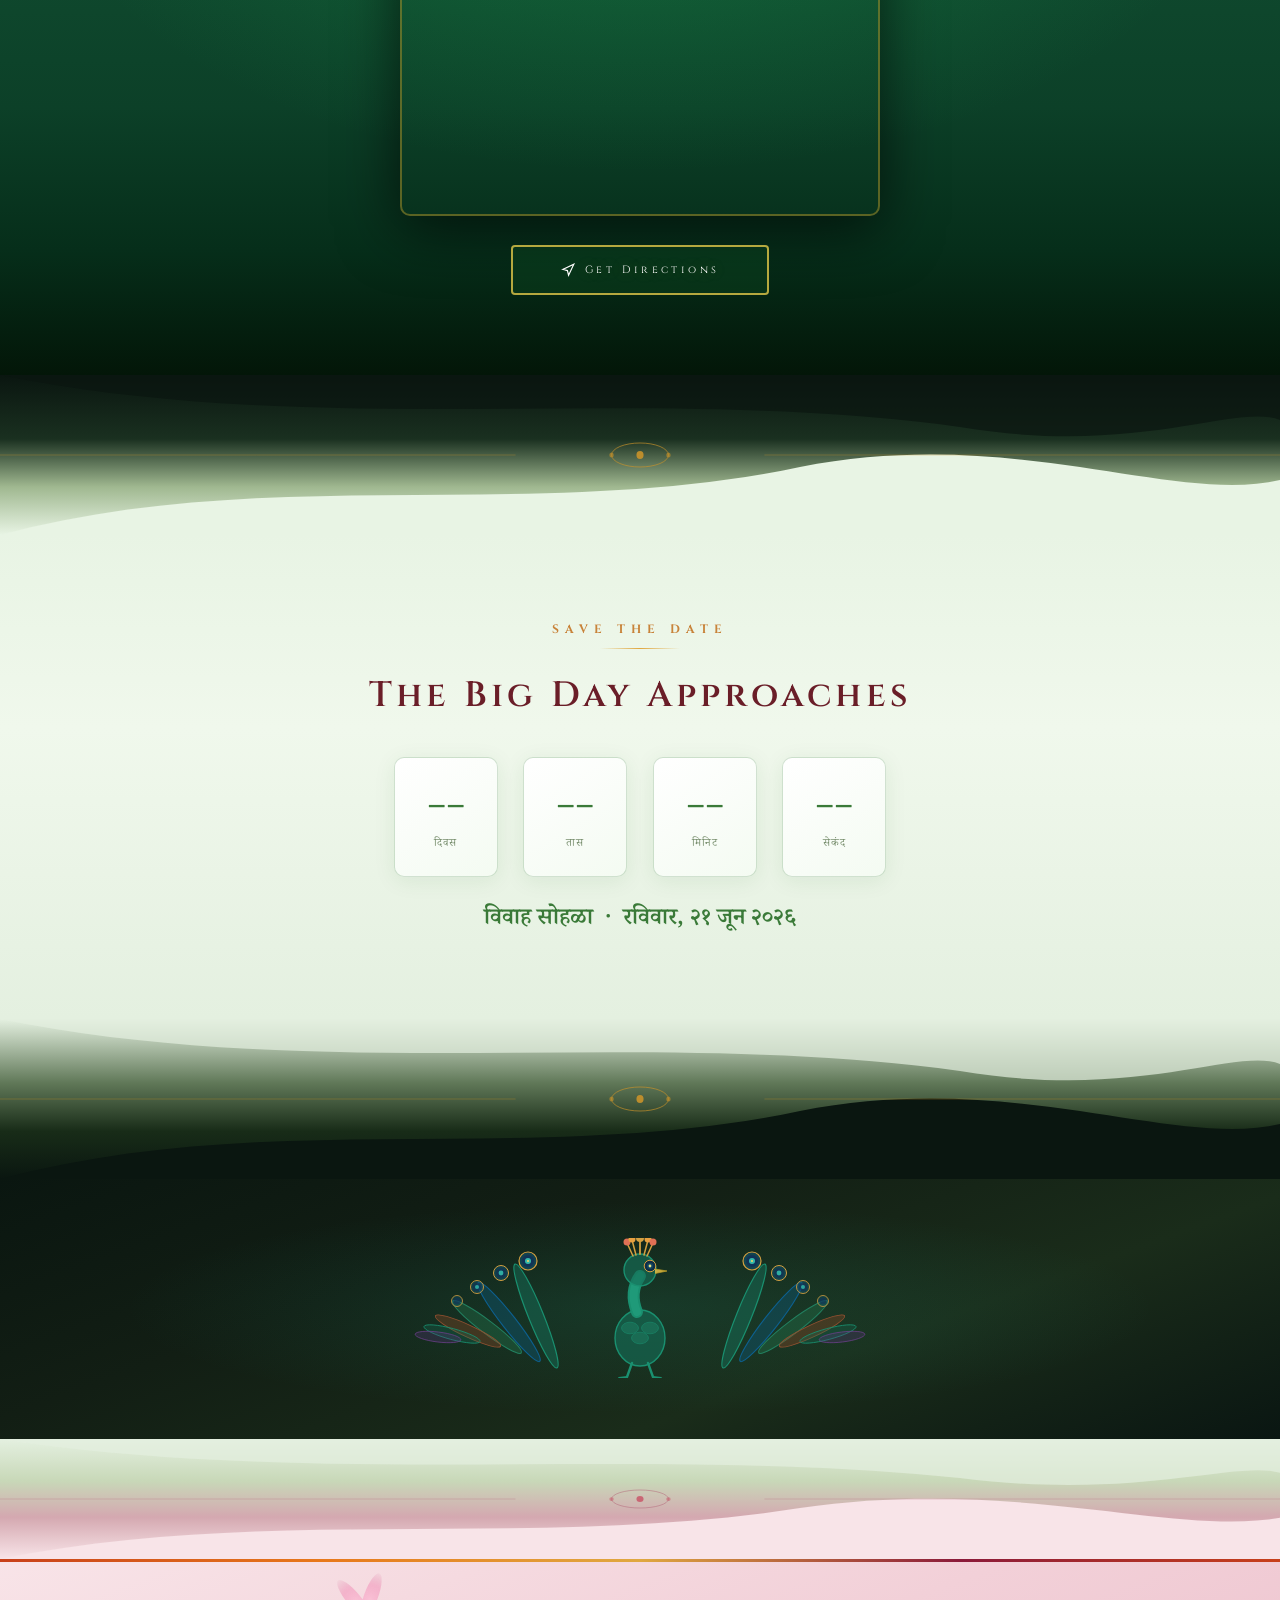
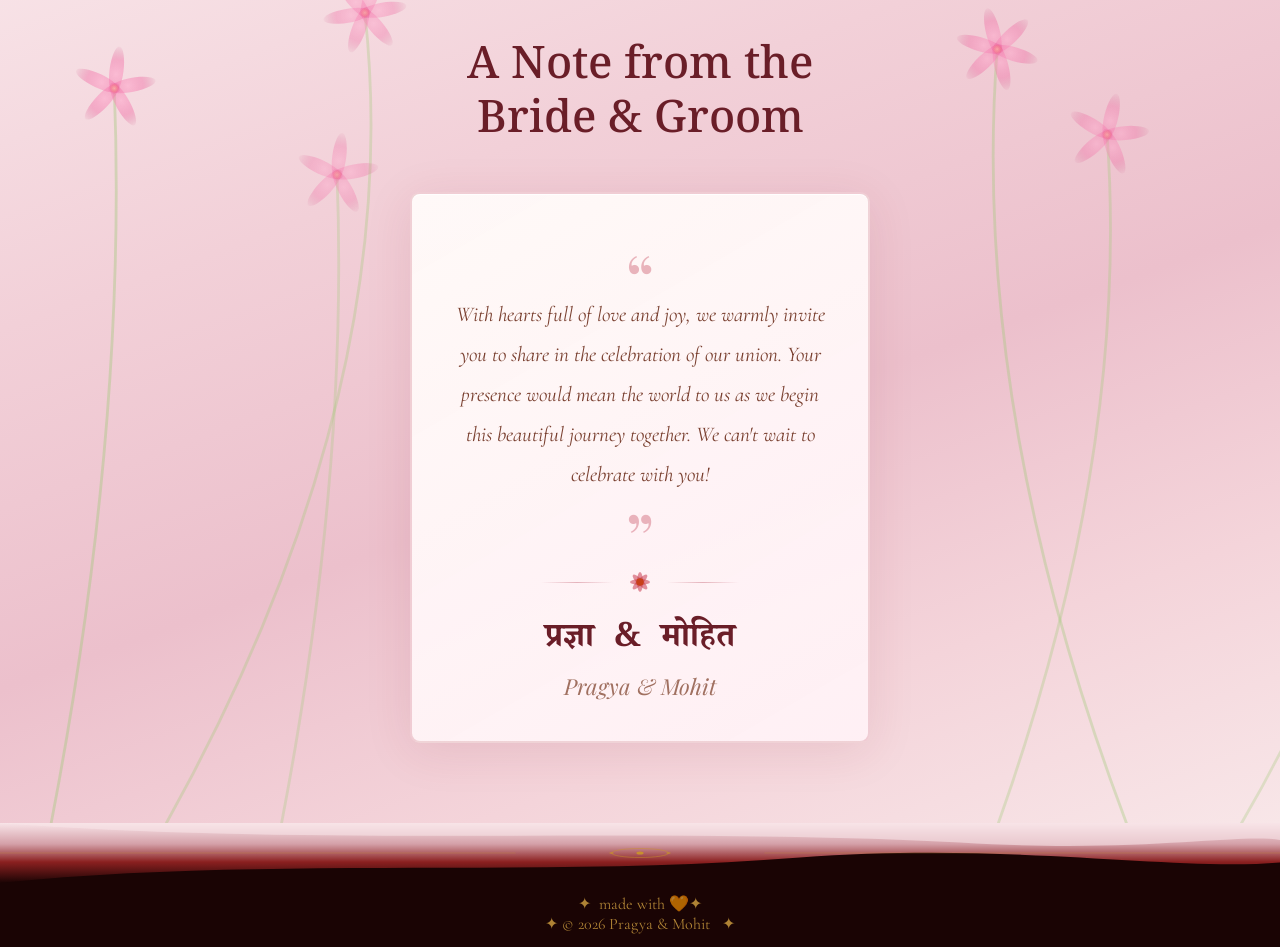
==== commit 5547633b: "Add Open Graph meta tags for WhatsApp/social link previews Co-Authored-By: Claude Sonnet 4.6 <norepl" ====
--- a/index.html
+++ b/index.html
@@ -4,6 +4,14 @@
   <meta charset="UTF-8"/>
   <meta name="viewport" content="width=device-width, initial-scale=1.0, maximum-scale=1.0"/>
   <title>Pragya &amp; Mohit — Wedding Invitation</title>
+
+  <!-- Open Graph / WhatsApp preview -->
+  <meta property="og:title" content="Pragya &amp; Mohit — Wedding Invitation"/>
+  <meta property="og:description" content="Join us to celebrate the wedding of Pragya &amp; Mohit on 20-21 June 2026 at Shagun Farms."/>
+  <meta property="og:type" content="website"/>
+  <meta name="twitter:card" content="summary"/>
+  <meta name="twitter:title" content="Pragya &amp; Mohit — Wedding Invitation"/>
+  <meta name="twitter:description" content="Join us to celebrate the wedding of Pragya &amp; Mohit on 20-21 June 2026 at Shagun Farms."/>
 
   <!-- DNS prefetch & preconnect for fonts -->
   <link rel="preconnect" href="https://fonts.googleapis.com"/>
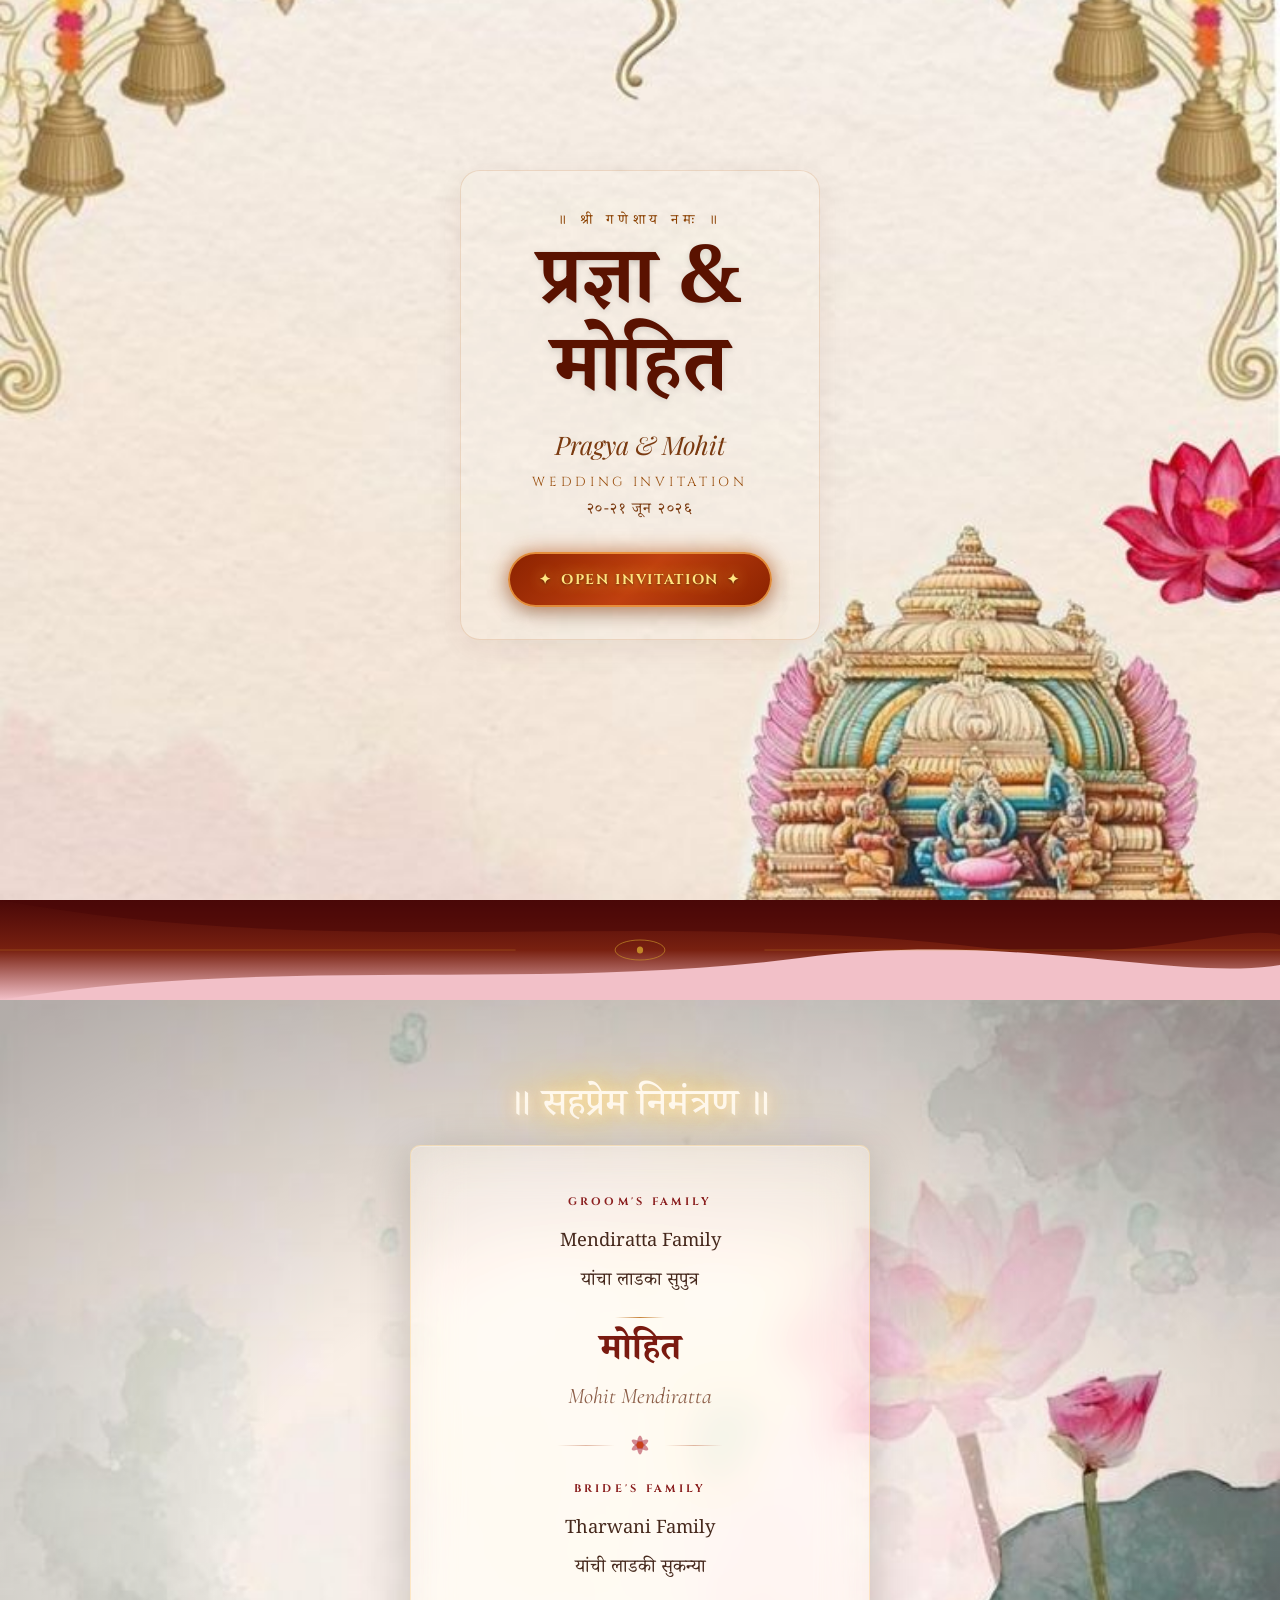
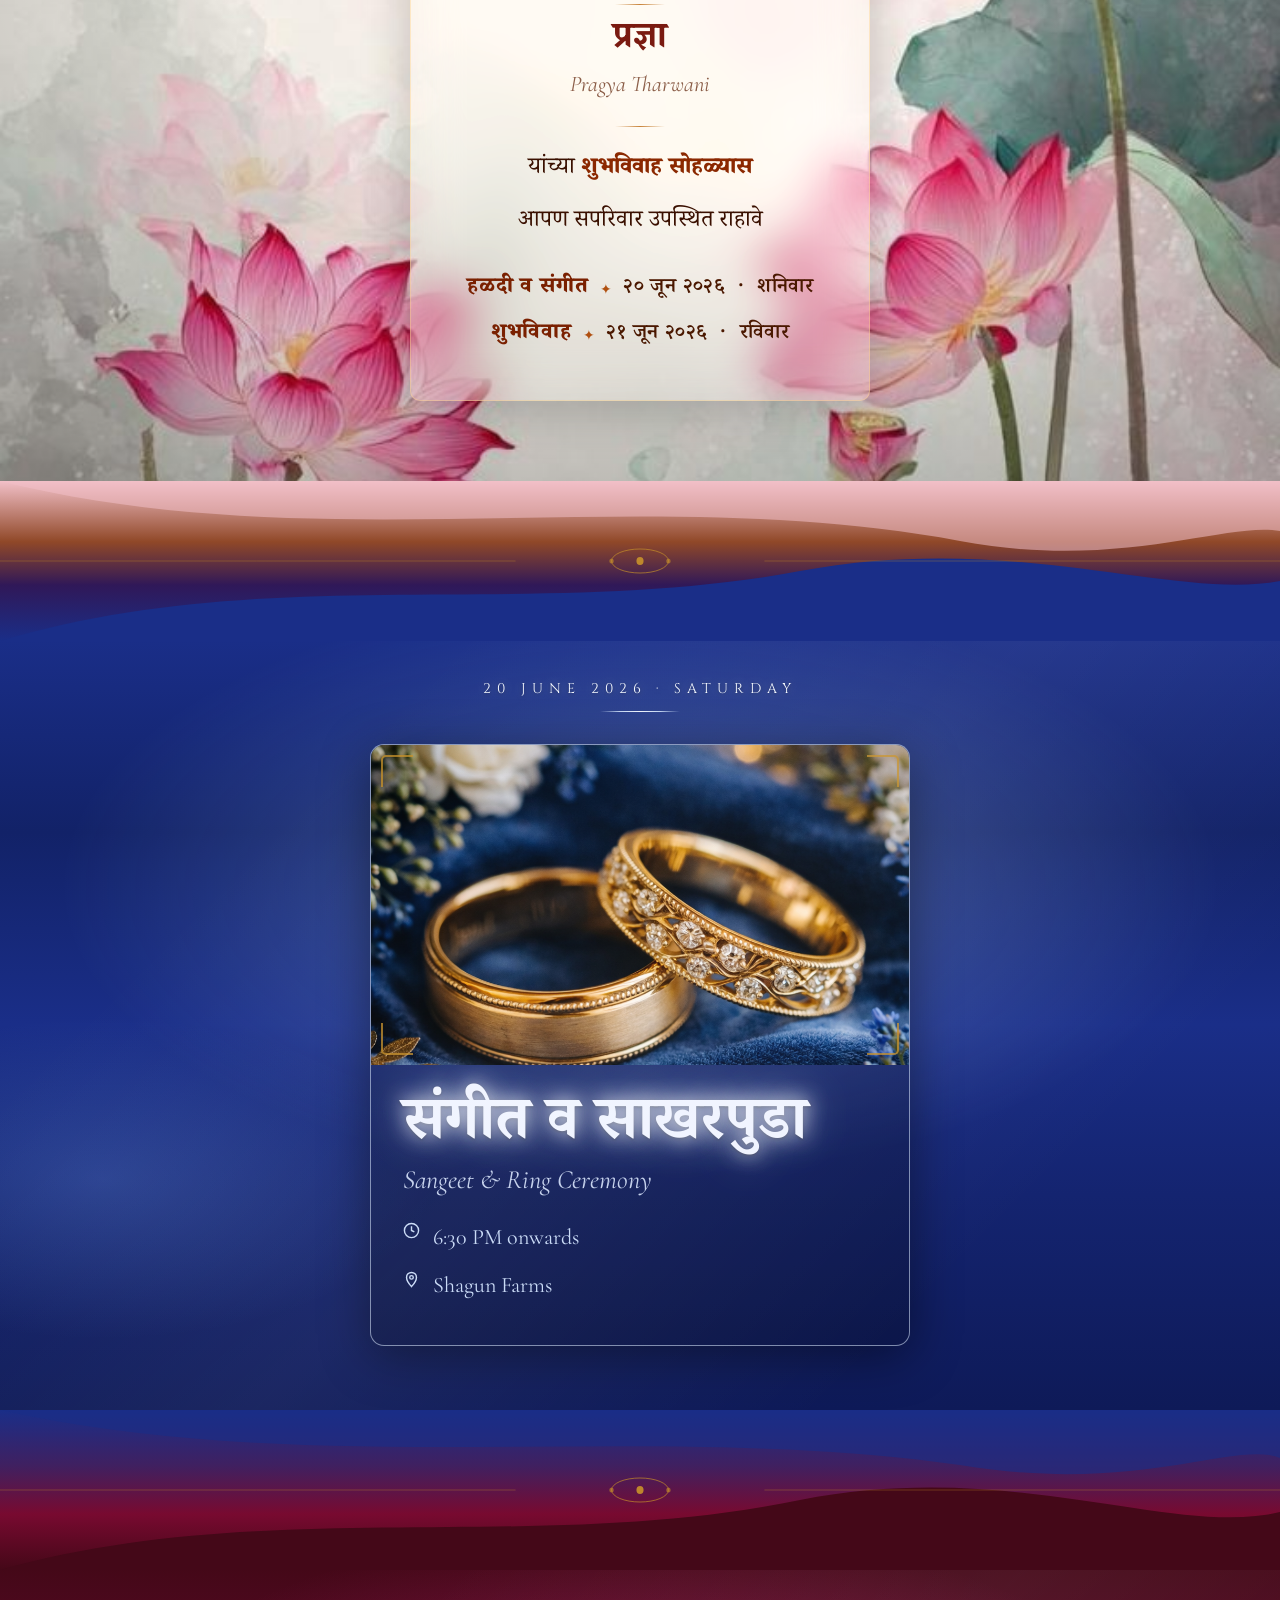
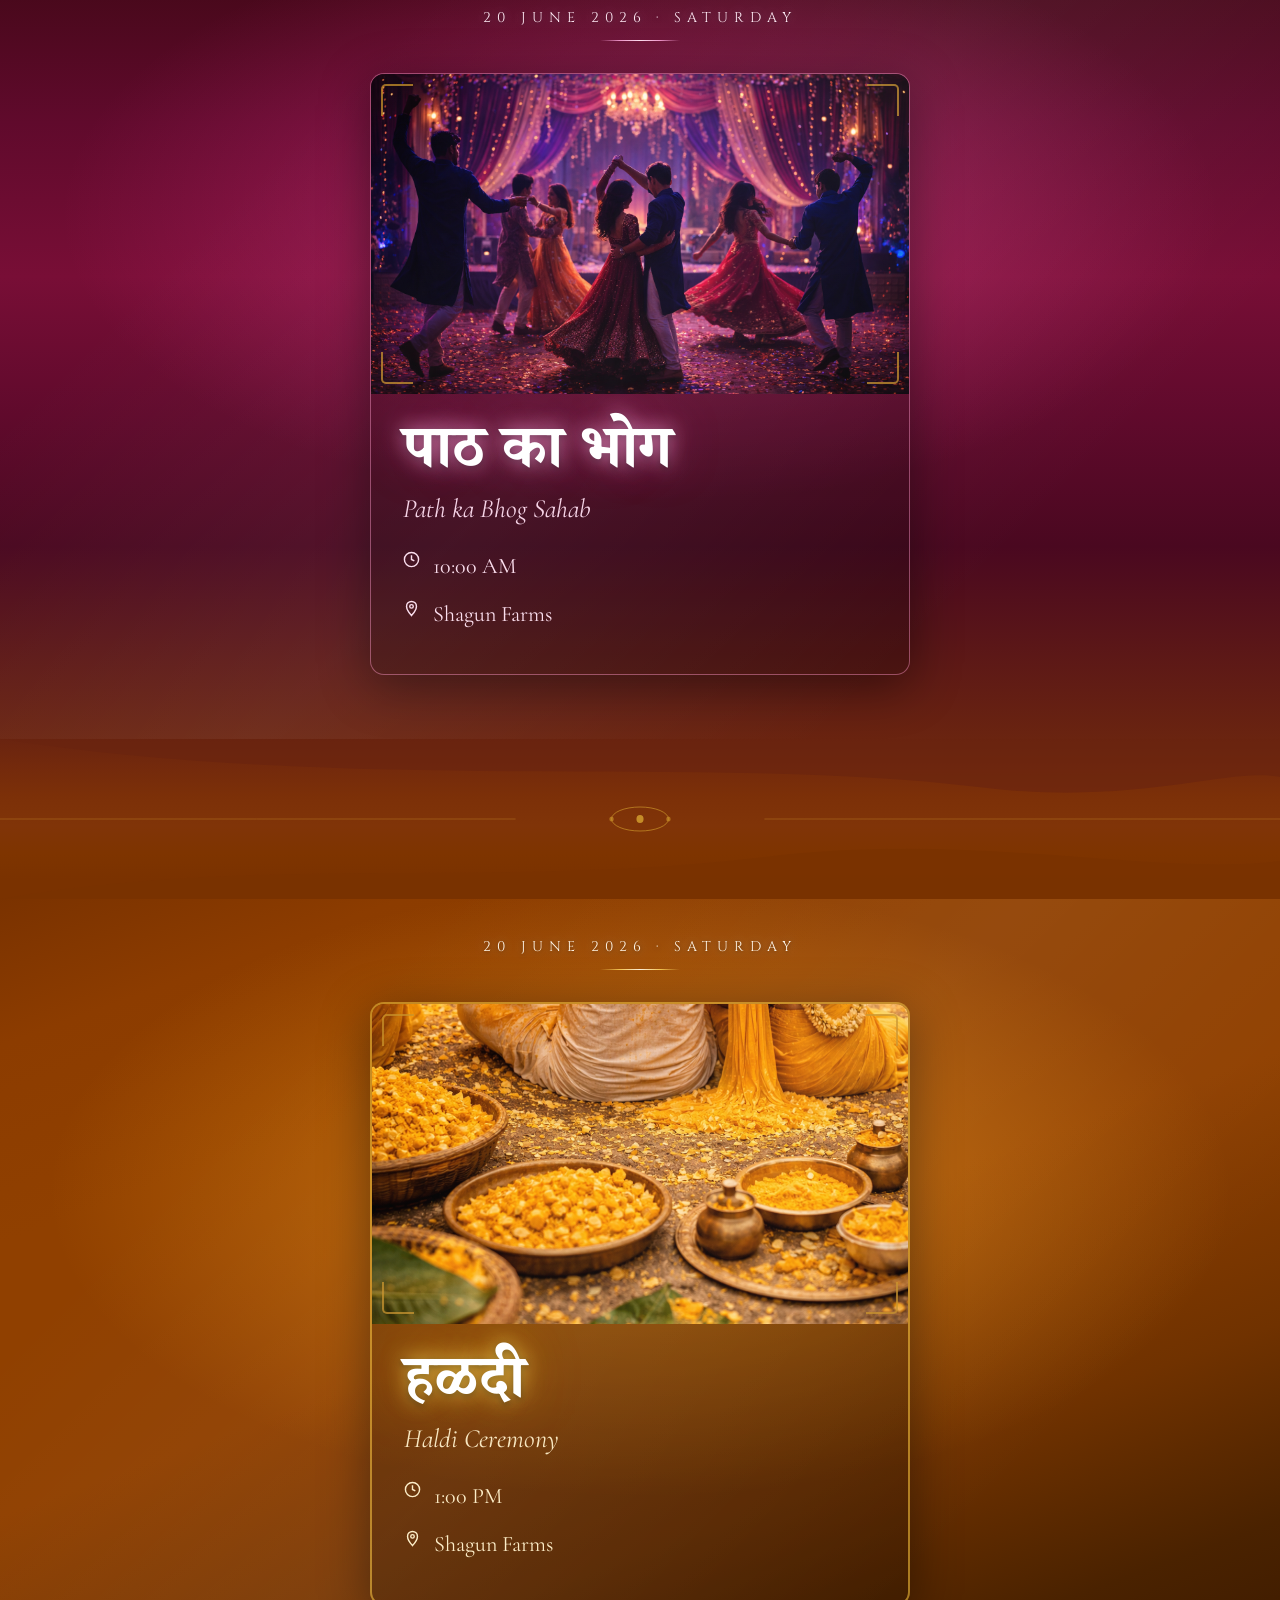
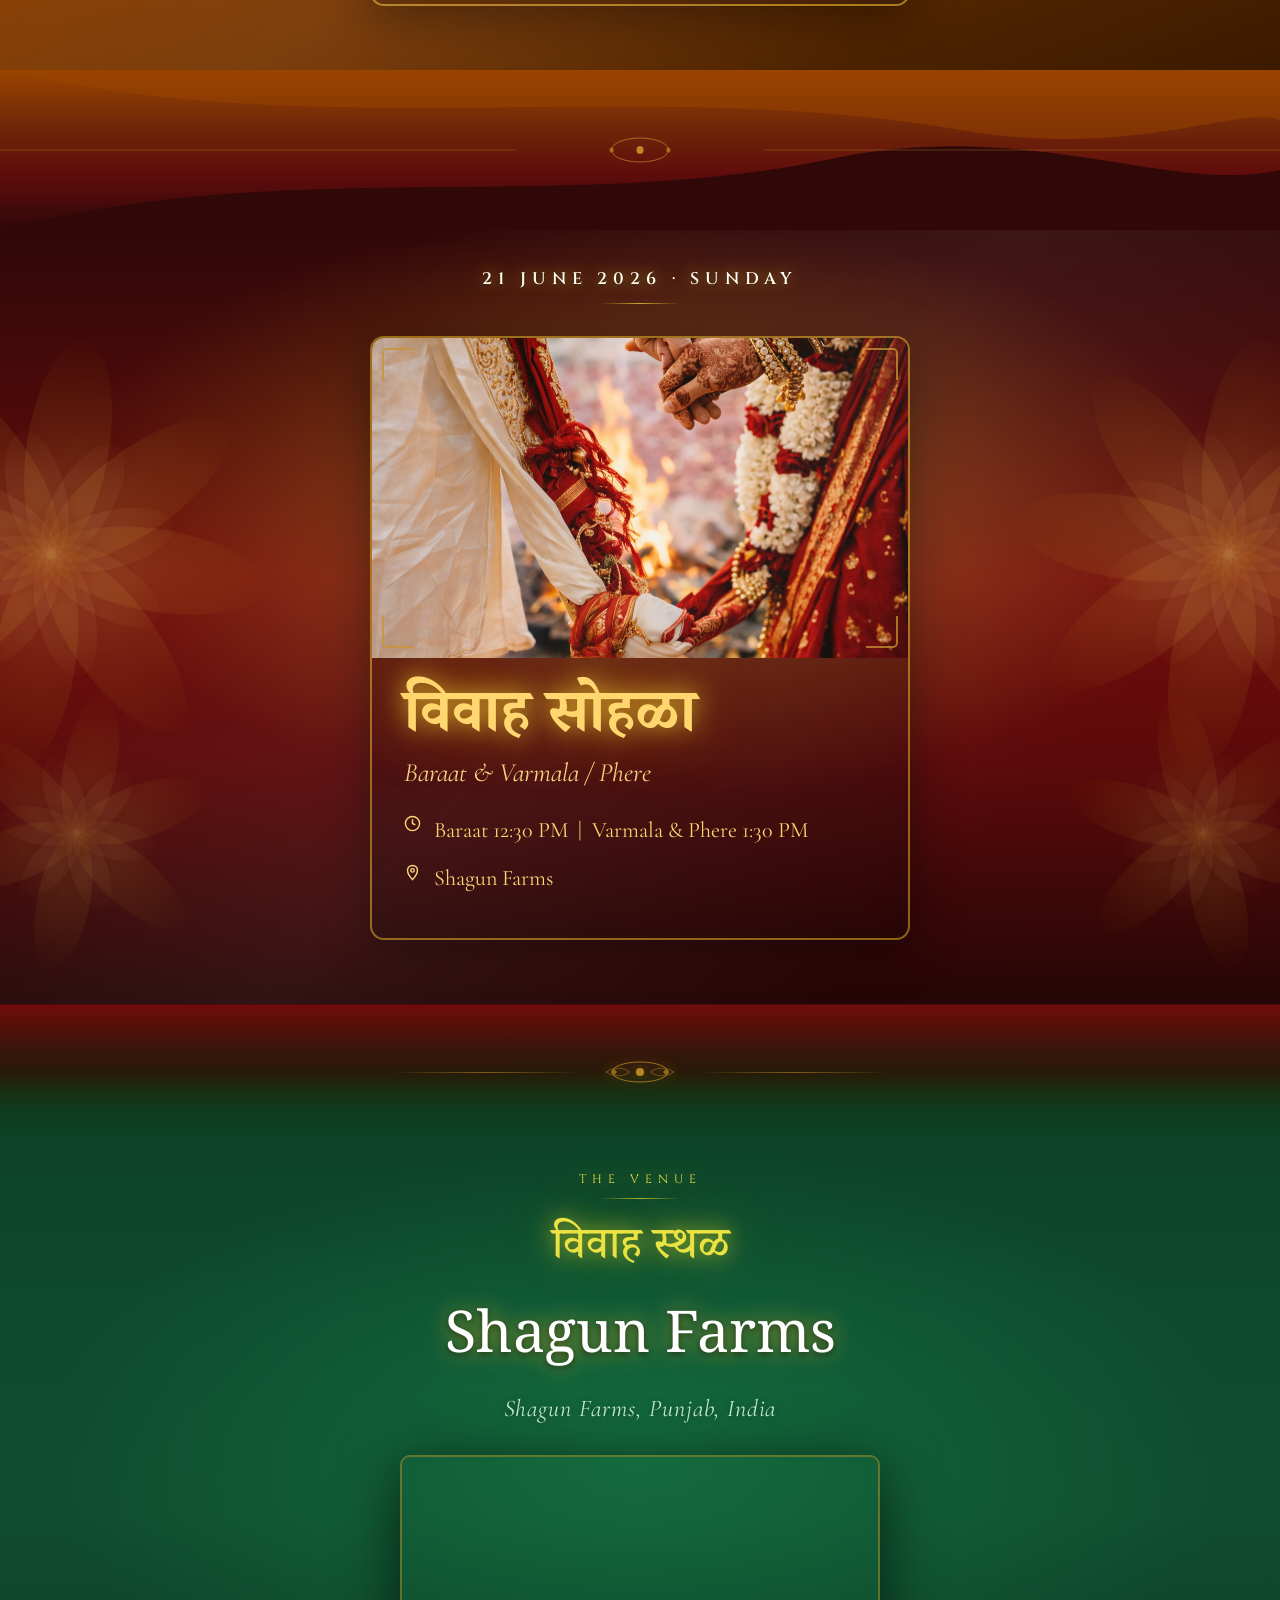
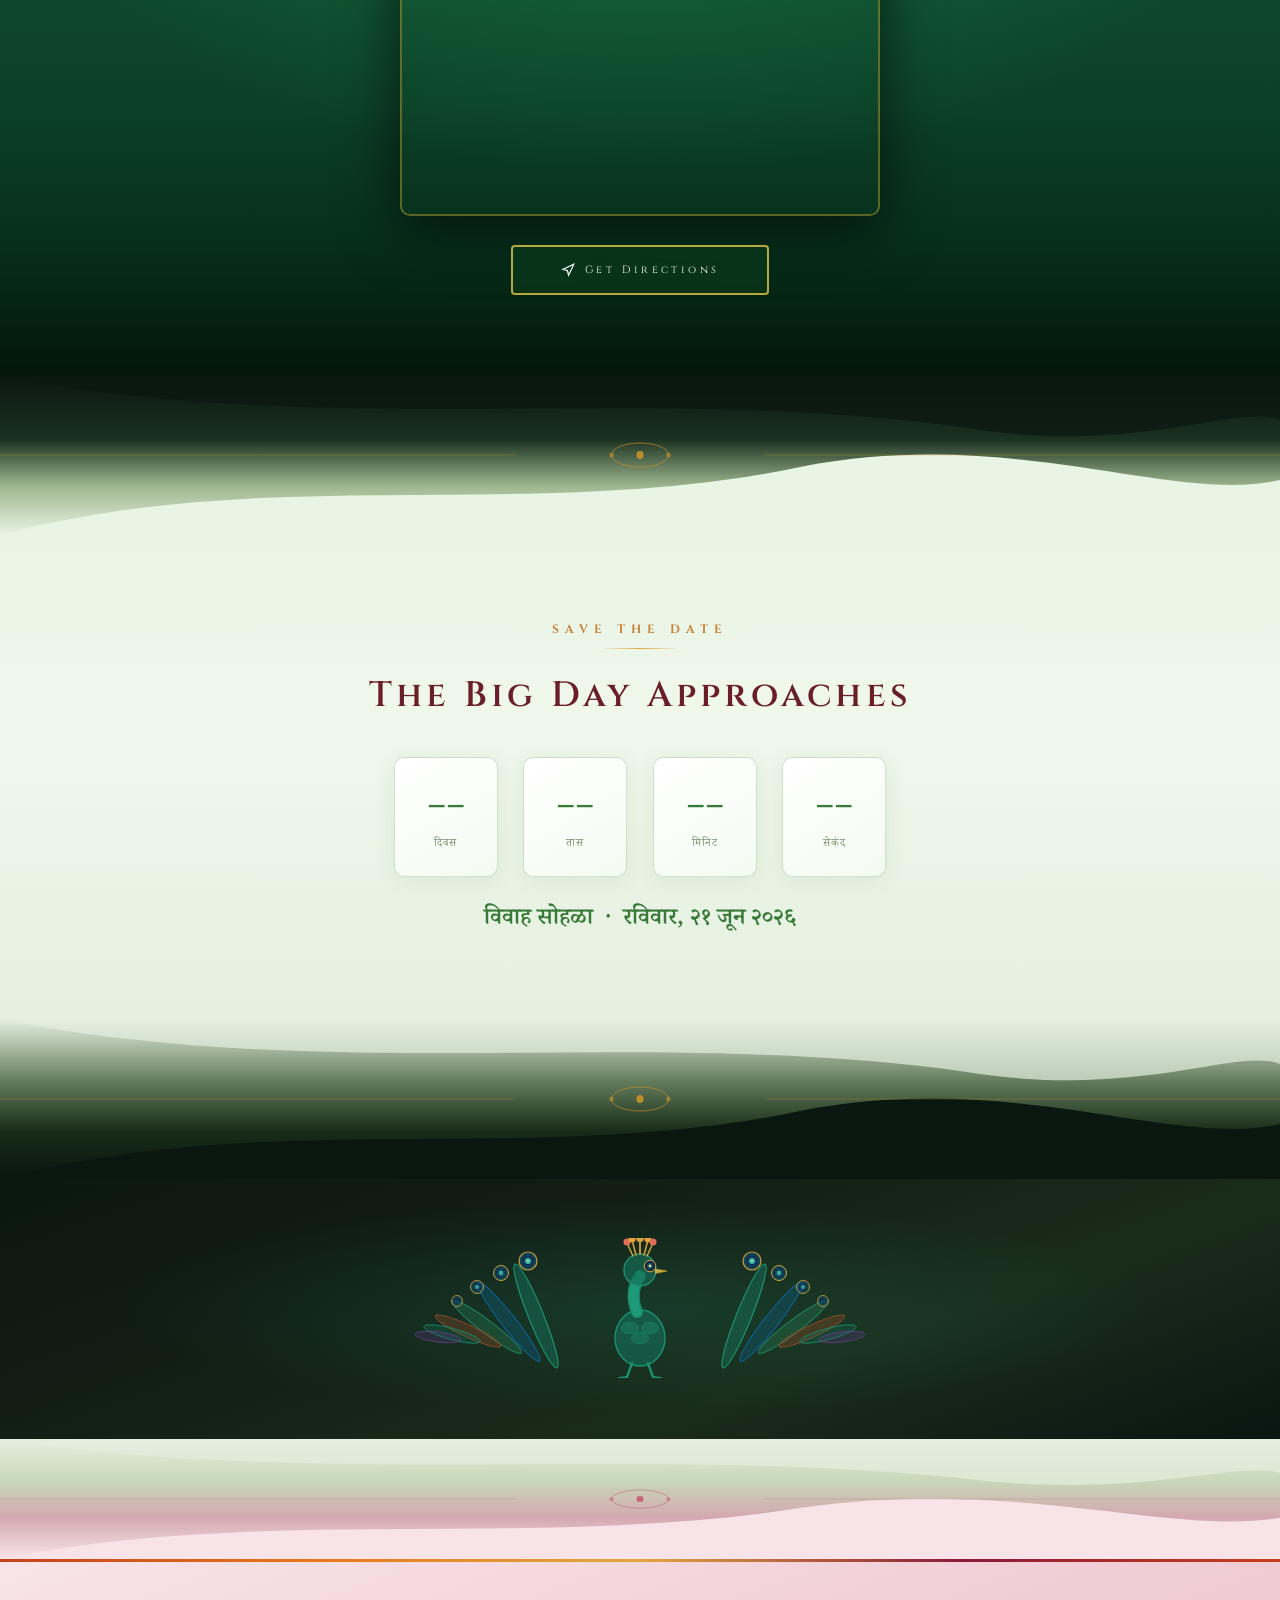
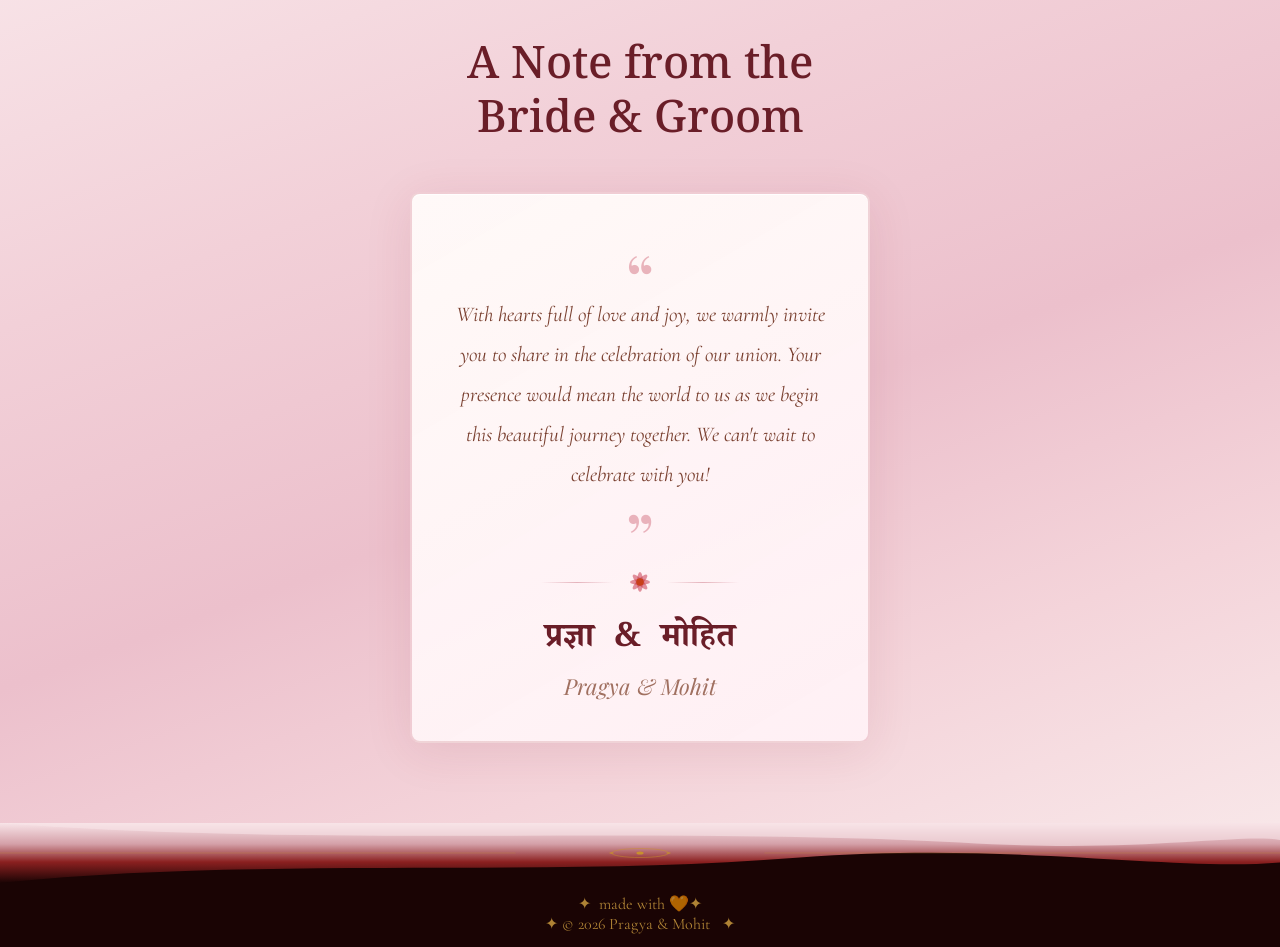
==== commit bee2eb21: "Fix family names: Mendiratta is groom's, Tharwani is bride's Co-Authored-By: Claude Sonnet 4.6 <nore" ====
--- a/index.html
+++ b/index.html
@@ -313,12 +313,12 @@
     <div class="family-block">
       <span class="fam-label">Groom's Family</span>
       <p class="fam-parents devanagari">
-        Tharwani Family<br>
+        Mendiratta Family<br>
         यांचा लाडका सुपुत्र
       </p>
       <div class="name-bar"></div>
       <p class="c-name-mr devanagari">मोहित</p>
-      <p class="c-name-en">Mohit Tharwani</p>
+      <p class="c-name-en">Mohit Mendiratta</p>
     </div>
 
     <div class="fam-sep" aria-hidden="true">
@@ -337,12 +337,12 @@
     <div class="family-block">
       <span class="fam-label">Bride's Family</span>
       <p class="fam-parents devanagari">
-        Mendiratta Family<br/>
+        Tharwani Family<br/>
         यांची लाडकी सुकन्या
       </p>
       <div class="name-bar"></div>
       <p class="c-name-mr devanagari">प्रज्ञा</p>
-      <p class="c-name-en">Pragya Mendiratta</p>
+      <p class="c-name-en">Pragya Tharwani</p>
     </div>
 
     <div class="name-bar" style="margin-top:1.8rem"></div>
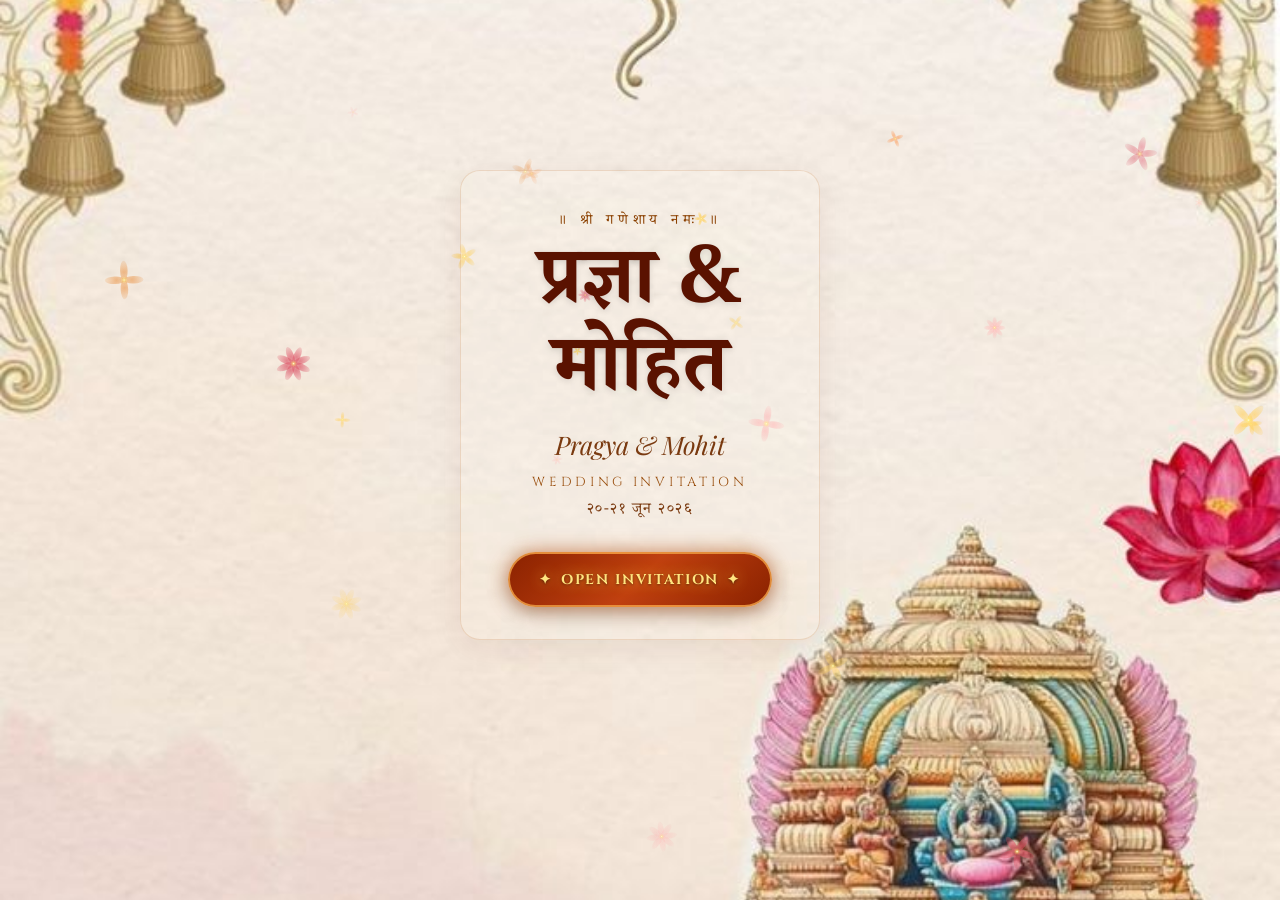
==== commit 7d3ac046: "Refactor: split into index.html (splash) and invite.html (main content) Co-Authored-By: Claude Sonne" ====
--- a/index.html
+++ b/index.html
@@ -1,757 +1,358 @@
-<!DOCTYPE html>
+<!doctype html>
 <html lang="en">
-<head>
-  <meta charset="UTF-8"/>
-  <meta name="viewport" content="width=device-width, initial-scale=1.0, maximum-scale=1.0"/>
-  <title>Pragya &amp; Mohit — Wedding Invitation</title>
-
-  <!-- Open Graph / WhatsApp preview -->
-  <meta property="og:title" content="Pragya &amp; Mohit — Wedding Invitation"/>
-  <meta property="og:description" content="Join us to celebrate the wedding of Pragya &amp; Mohit on 20-21 June 2026 at Shagun Farms."/>
-  <meta property="og:type" content="website"/>
-  <meta name="twitter:card" content="summary"/>
-  <meta name="twitter:title" content="Pragya &amp; Mohit — Wedding Invitation"/>
-  <meta name="twitter:description" content="Join us to celebrate the wedding of Pragya &amp; Mohit on 20-21 June 2026 at Shagun Farms."/>
-
-  <!-- DNS prefetch & preconnect for fonts -->
-  <link rel="preconnect" href="https://fonts.googleapis.com"/>
-  <link rel="preconnect" href="https://fonts.gstatic.com" crossorigin/>
-
-  <!-- Critical fonts only; swap so text renders immediately -->
-  <link href="https://fonts.googleapis.com/css2?family=Noto+Serif+Devanagari:wght@400;700&family=Playfair+Display:ital,wght@0,600;1,400&family=Cormorant+Garamond:ital,wght@0,400;1,400&family=Cinzel:wght@400;600&display=swap" rel="stylesheet"/>
-
-  <!-- Preload hero assets that are above the fold -->
-  <link rel="preload" as="image" href="assets/ganpati.png"/>
-  <link rel="preload" as="image" href="assets/1.png"/>
-
-  <link rel="stylesheet" href="style.css"/>
-
-  <!-- Google Analytics — defer so it doesn't block render -->
-  <script defer src="https://www.googletagmanager.com/gtag/js?id=G-85FC75N1NV"></script>
-  <script>
-    window.dataLayer = window.dataLayer || [];
-    function gtag(){dataLayer.push(arguments);}
-    gtag('js', new Date());
-    gtag('config', 'G-85FC75N1NV', { 'send_page_view': false });
-    window.addEventListener('load', () => gtag('event', 'page_view'));
-  </script>
-</head>
-<body>
-
-<!-- ── SPLASH SCREEN ── -->
-<div id="splash" style="
-  position:fixed;inset:0;z-index:99999;
-  background-color:#4A0808;
-  background-image:url('assets/splash-bg.jpg');
-  background-size:cover;background-position:center 20%;
-  display:flex;flex-direction:column;
-  align-items:center;justify-content:center;
-  cursor:pointer;overflow:hidden;
-">
-  <canvas id="splash-canvas" style="position:absolute;inset:0;width:100%;height:100%;pointer-events:none;z-index:1;"></canvas>
-  <div style="
-    position:relative;z-index:2;text-align:center;
-    padding:2.5rem 2rem 2rem;margin-top:-10vh;
-    background:rgba(255,248,240,.12);
-    border-radius:20px;border:1px solid rgba(180,100,30,.18);
-    box-shadow:0 8px 32px rgba(80,20,0,.08);
-    max-width:88vw;width:360px;
-  ">
-    <p style="font-family:'Noto Serif Devanagari',serif;color:#8B4000;font-size:clamp(.72rem,2vw,.88rem);letter-spacing:.35em;margin-bottom:.8rem;">॥ श्री गणेशाय नमः ॥</p>
-    <p style="font-family:'Noto Serif Devanagari',serif;color:#5A1200;font-size:clamp(2.4rem,11vw,5rem);font-weight:700;line-height:1.1;text-shadow:0 2px 6px rgba(0,0,0,.12);margin-bottom:.3rem;">प्रज्ञा &amp; मोहित</p>
-    <p style="font-family:'Playfair Display',serif;font-style:italic;color:#7A3A10;font-size:clamp(1rem,3.5vw,1.6rem);margin-bottom:.8rem;">Pragya &amp; Mohit</p>
-    <p style="font-family:'Cinzel',serif;color:#9A5010;font-size:clamp(.65rem,1.8vw,.82rem);letter-spacing:.28em;margin-bottom:.5rem;">WEDDING INVITATION</p>
-    <p style="font-family:'Noto Serif Devanagari',serif;color:#7A3A10;font-size:clamp(.78rem,2vw,.95rem);letter-spacing:.1em;margin-bottom:1.8rem;">२०-२१ जून २०२६</p>
-    <div style="
-      display:inline-flex;align-items:center;justify-content:center;
-      gap:.5rem;padding:1rem 1.8rem;border-radius:50px;
-      background:linear-gradient(135deg,#8B2200,#C04010,#8B2200);
-      border:2px solid rgba(255,180,80,.7);
-      font-family:'Cinzel',serif;font-size:clamp(.7rem,2.2vw,.88rem);
-      letter-spacing:.12em;color:#FFE580;font-weight:700;
-      white-space:nowrap;cursor:pointer;max-width:85vw;box-sizing:border-box;
-      box-shadow:0 0 20px rgba(255,120,40,.5),0 4px 20px rgba(0,0,0,.4);
-      text-shadow:0 0 14px rgba(255,200,60,.8),0 1px 3px rgba(0,0,0,.5);
-      animation:splash-btn-pulse 1.8s ease-in-out infinite;
-    ">
-      <span>✦</span><span>OPEN INVITATION</span><span>✦</span>
-    </div>
-  </div>
-</div>
-
-<style>
-@keyframes splash-btn-pulse {
-  0%,100% { box-shadow:0 0 20px rgba(255,120,40,.5),0 4px 20px rgba(0,0,0,.4); }
-  50%      { box-shadow:0 0 35px rgba(255,160,60,.8),0 4px 28px rgba(0,0,0,.5); }
-}
-</style>
-
-<audio id="bg-audio" loop preload="none">
-  <source src="assets/Sukh Kalale Piano Version.mp3" type="audio/mpeg">
-</audio>
-
-<script>
-/* Splash flower confetti — lightweight version */
-(function() {
-  const canvas = document.getElementById('splash-canvas');
-  if (!canvas) return;
-  const ctx = canvas.getContext('2d');
-  const splash = document.getElementById('splash');
-  let W = canvas.width  = splash.offsetWidth  || window.innerWidth;
-  let H = canvas.height = splash.offsetHeight || window.innerHeight;
-
-  const isMob = /Android|iPhone|iPad|iPod|Mobile/i.test(navigator.userAgent);
-  const COUNT = isMob ? 12 : 26;
-
-  window.addEventListener('resize', () => {
-    W = canvas.width  = splash.offsetWidth  || window.innerWidth;
-    H = canvas.height = splash.offsetHeight || window.innerHeight;
-  }, { passive: true });
-
-  const COLS = [[255,200,60],[232,130,40],[220,80,100],[255,150,80],[200,100,180],[255,180,180],[255,210,100]];
-  function spawn(randY) {
-    const c = COLS[Math.floor(Math.random() * COLS.length)];
-    const nPetals = [4,5,6,8][Math.floor(Math.random() * 4)];
-    const size = 5 + Math.random() * 18;
-    return {
-      x: Math.random() * (W || 400),
-      y: randY ? Math.random() * (H || 800) : -30,
-      size, petals: nPetals,
-      rot: Math.random() * Math.PI * 2,
-      spinV: 0.008 + Math.random() * 0.03,
-      vx: (Math.random() - 0.5) * 0.45,
-      vy: 0.55 + Math.random() * 1.4,
-      wobble: Math.random() * Math.PI * 2,
-      wobbleS: 0.012 + Math.random() * 0.02,
-      alpha: 0.55 + Math.random() * 0.25,
-      glowT: Math.random() * Math.PI * 2,
-      glowS: 0.018 + Math.random() * 0.012,
-      r: c[0], g: c[1], b: c[2]
-    };
-  }
-
-  const pieces = Array.from({ length: COUNT }, () => spawn(true));
-  let animId;
-
-  function draw() {
-    ctx.clearRect(0, 0, W, H);
-    for (const p of pieces) {
-      p.wobble += p.wobbleS; p.glowT += p.glowS;
-      p.rot += p.spinV;
-      p.x += p.vx + Math.sin(p.wobble) * 0.3;
-      p.y += p.vy;
-      if (p.y > H + 40) Object.assign(p, spawn(false));
-
-      const pulse = p.alpha * (0.7 + 0.3 * Math.sin(p.glowT));
-      const step  = (Math.PI * 2) / p.petals;
-
-      ctx.save();
-      ctx.translate(p.x, p.y);
-      ctx.rotate(p.rot);
-
-      for (let i = 0; i < p.petals; i++) {
-        ctx.save();
-        ctx.rotate(i * step);
-        const g = ctx.createRadialGradient(0, p.size*0.35, 0, 0, p.size*0.35, p.size*0.7);
-        g.addColorStop(0,   `rgba(${p.r},${p.g},${p.b},${pulse})`);
-        g.addColorStop(0.4, `rgba(${p.r},${p.g},${p.b},${pulse*0.6})`);
-        g.addColorStop(1,   `rgba(${p.r},${p.g},${p.b},0)`);
-        ctx.beginPath();
-        ctx.ellipse(0, p.size*0.42, p.size*0.17, p.size*0.45, 0, 0, Math.PI*2);
-        ctx.fillStyle = g; ctx.fill();
-        ctx.restore();
+  <head>
+    <meta charset="UTF-8" />
+    <meta
+      name="viewport"
+      content="width=device-width, initial-scale=1.0, maximum-scale=1.0"
+    />
+    <title>Pragya &amp; Mohit — Wedding Invitation</title>
+
+    <!-- Open Graph / WhatsApp preview -->
+    <meta
+      property="og:title"
+      content="Pragya &amp; Mohit — Wedding Invitation"
+    />
+    <meta
+      property="og:description"
+      content="Join us to celebrate the wedding of Pragya &amp; Mohit on 20-21 June 2026 at Shagun Farms."
+    />
+    <meta property="og:type" content="website" />
+    <meta name="twitter:card" content="summary" />
+    <meta
+      name="twitter:title"
+      content="Pragya &amp; Mohit — Wedding Invitation"
+    />
+    <meta
+      name="twitter:description"
+      content="Join us to celebrate the wedding of Pragya &amp; Mohit on 20-21 June 2026 at Shagun Farms."
+    />
+
+    <!-- DNS prefetch & preconnect for fonts -->
+    <link rel="preconnect" href="https://fonts.googleapis.com" />
+    <link rel="preconnect" href="https://fonts.gstatic.com" crossorigin />
+
+    <!-- Critical fonts only; swap so text renders immediately -->
+    <link
+      href="https://fonts.googleapis.com/css2?family=Noto+Serif+Devanagari:wght@400;700&family=Playfair+Display:ital,wght@0,600;1,400&family=Cormorant+Garamond:ital,wght@0,400;1,400&family=Cinzel:wght@400;600&display=swap"
+      rel="stylesheet"
+    />
+
+    <!-- Preload hero assets that are above the fold -->
+    <link rel="preload" as="image" href="assets/ganpati.png" />
+    <link rel="preload" as="image" href="assets/1.png" />
+
+    <link rel="stylesheet" href="style.css" />
+
+    <!-- Google Analytics — defer so it doesn't block render -->
+    <script
+      defer
+      src="https://www.googletagmanager.com/gtag/js?id=G-85FC75N1NV"
+    ></script>
+    <script>
+      window.dataLayer = window.dataLayer || [];
+      function gtag() {
+        dataLayer.push(arguments);
       }
-      const cg = ctx.createRadialGradient(0, 0, 0, 0, 0, p.size*0.22);
-      cg.addColorStop(0,   'rgba(255,255,220,1)');
-      cg.addColorStop(0.3, `rgba(255,240,120,${pulse*0.8})`);
-      cg.addColorStop(1,   `rgba(${p.r},${p.g},${p.b},0)`);
-      ctx.beginPath();
-      ctx.arc(0, 0, p.size*0.22, 0, Math.PI*2);
-      ctx.fillStyle = cg; ctx.fill();
-      ctx.restore();
-    }
-    animId = requestAnimationFrame(draw);
-  }
-  draw();
-
-  document.addEventListener('click', () => cancelAnimationFrame(animId), { once: true });
-})();
-
-/* Splash dismiss */
-document.addEventListener('click', function() {
-  const splash = document.getElementById('splash');
-  if (!splash) return;
-  document.getElementById('bg-audio').play().catch(() => {});
-  splash.style.transition = 'opacity 1.2s ease';
-  splash.style.opacity = '0';
-  setTimeout(() => splash.remove(), 1200);
-}, { once: true });
-</script>
-
-
-<div id="progress-bar"></div>
-<canvas id="petal-canvas-2d" style="position:fixed;inset:0;pointer-events:none;z-index:2;"></canvas>
-
-
-<!-- ═══════════════════════════
-     §1  HERO
-     ═══════════════════════════ -->
-<section id="hero">
-
-  <svg class="sw tl" viewBox="0 0 60 60" xmlns="http://www.w3.org/2000/svg" aria-hidden="true">
-    <path fill="#F0C878" d="M26 8h8v18h18v8H34v18h-8V34H8v-8h18V8z M34 8h18v8H34z M44 34h8v18h-8z M8 44h18v8H8z M8 8h8v18H8z"/>
-  </svg>
-  <svg class="sw tr" viewBox="0 0 60 60" xmlns="http://www.w3.org/2000/svg" aria-hidden="true">
-    <path fill="#F0C878" d="M26 8h8v18h18v8H34v18h-8V34H8v-8h18V8z M34 8h18v8H34z M44 34h8v18h-8z M8 44h18v8H8z M8 8h8v18H8z"/>
-  </svg>
-  <svg class="sw bl" viewBox="0 0 60 60" xmlns="http://www.w3.org/2000/svg" aria-hidden="true">
-    <path fill="#F0C878" d="M26 8h8v18h18v8H34v18h-8V34H8v-8h18V8z M34 8h18v8H34z M44 34h8v18h-8z M8 44h18v8H8z M8 8h8v18H8z"/>
-  </svg>
-  <svg class="sw br" viewBox="0 0 60 60" xmlns="http://www.w3.org/2000/svg" aria-hidden="true">
-    <path fill="#F0C878" d="M26 8h8v18h18v8H34v18h-8V34H8v-8h18V8z M34 8h18v8H34z M44 34h8v18h-8z M8 44h18v8H8z M8 8h8v18H8z"/>
-  </svg>
-
-  <div class="ganpati-wrap">
-    <img src="assets/ganpati.png" alt="Ganpati Bappa" class="ganpati-img" width="115" height="115"
-         onerror="this.style.display='none';document.getElementById('ganpati-fallback').style.display='block';"/>
-    <p id="ganpati-fallback" class="ganpati-fallback devanagari">गणपती बाप्पा</p>
-  </div>
-
-  <p class="hero-invocation devanagari">॥ श्री गणेशाय नमः ॥</p>
-  <h1><p class="hero-shubh devanagari">शुभ विवाह</p></h1>
-
-  <div class="hero-names">
-    <div class="hero-names-row">
-      <div class="hero-name-block">
-        <h1 class="groom-name devanagari">मोहित</h1>
-      </div>
-
-      <div class="hero-centre-img">
-        <img src="assets/1.png" alt="" class="hero-centre-icon" width="130" height="130"
-             onerror="this.style.display='none';"/>
-      </div>
-
-      <div class="hero-name-block">
-        <h1 class="bride-name devanagari">प्रज्ञा</h1>
-      </div>
-    </div>
-
-    <p class="hero-names-en">Pragya <em class="en-amp">weds</em> Mohit</p>
-  </div>
-
-  <div class="hero-ornament-frame" aria-hidden="true">
-    <svg class="hof top" viewBox="0 0 360 28" preserveAspectRatio="none" xmlns="http://www.w3.org/2000/svg">
-      <line x1="0" y1="14" x2="360" y2="14" stroke="#C9922A" stroke-width="1" opacity="0.5"/>
-      <line x1="0" y1="10" x2="360" y2="10" stroke="#C9922A" stroke-width="0.5" opacity="0.3"/>
-      <line x1="0" y1="18" x2="360" y2="18" stroke="#C9922A" stroke-width="0.5" opacity="0.3"/>
-      <ellipse cx="180" cy="14" rx="22" ry="8" fill="none" stroke="#C9922A" stroke-width="0.8" opacity="0.6"/>
-      <circle cx="180" cy="14" r="3" fill="#C9922A" opacity="0.7"/>
-      <circle cx="150" cy="14" r="2" fill="#C9922A" opacity="0.5"/>
-      <circle cx="210" cy="14" r="2" fill="#C9922A" opacity="0.5"/>
-      <path d="M10 14 Q30 6 50 14 Q30 22 10 14" fill="none" stroke="#C9922A" stroke-width="0.8" opacity="0.55"/>
-      <path d="M60 14 Q75 8 90 14 Q75 20 60 14" fill="none" stroke="#C9922A" stroke-width="0.7" opacity="0.45"/>
-      <path d="M350 14 Q330 6 310 14 Q330 22 350 14" fill="none" stroke="#C9922A" stroke-width="0.8" opacity="0.55"/>
-      <path d="M300 14 Q285 8 270 14 Q285 20 300 14" fill="none" stroke="#C9922A" stroke-width="0.7" opacity="0.45"/>
-    </svg>
-    <svg class="hof bottom" viewBox="0 0 360 28" preserveAspectRatio="none" xmlns="http://www.w3.org/2000/svg">
-      <line x1="0" y1="14" x2="360" y2="14" stroke="#C9922A" stroke-width="1" opacity="0.5"/>
-      <line x1="0" y1="10" x2="360" y2="10" stroke="#C9922A" stroke-width="0.5" opacity="0.3"/>
-      <line x1="0" y1="18" x2="360" y2="18" stroke="#C9922A" stroke-width="0.5" opacity="0.3"/>
-      <ellipse cx="180" cy="14" rx="22" ry="8" fill="none" stroke="#C9922A" stroke-width="0.8" opacity="0.6"/>
-      <circle cx="180" cy="14" r="3" fill="#C9922A" opacity="0.7"/>
-      <circle cx="150" cy="14" r="2" fill="#C9922A" opacity="0.5"/>
-      <circle cx="210" cy="14" r="2" fill="#C9922A" opacity="0.5"/>
-      <path d="M10 14 Q30 6 50 14 Q30 22 10 14" fill="none" stroke="#C9922A" stroke-width="0.8" opacity="0.55"/>
-      <path d="M60 14 Q75 8 90 14 Q75 20 60 14" fill="none" stroke="#C9922A" stroke-width="0.7" opacity="0.45"/>
-      <path d="M350 14 Q330 6 310 14 Q330 22 350 14" fill="none" stroke="#C9922A" stroke-width="0.8" opacity="0.55"/>
-      <path d="M300 14 Q285 8 270 14 Q285 20 300 14" fill="none" stroke="#C9922A" stroke-width="0.7" opacity="0.45"/>
-    </svg>
-    <svg class="hof left" viewBox="0 0 28 500" preserveAspectRatio="none" xmlns="http://www.w3.org/2000/svg">
-      <line x1="14" y1="0" x2="14" y2="500" stroke="#C9922A" stroke-width="1" opacity="0.5"/>
-      <line x1="10" y1="0" x2="10" y2="500" stroke="#C9922A" stroke-width="0.5" opacity="0.3"/>
-      <line x1="18" y1="0" x2="18" y2="500" stroke="#C9922A" stroke-width="0.5" opacity="0.3"/>
-      <circle cx="14" cy="100" r="2.5" fill="#C9922A" opacity="0.5"/>
-      <circle cx="14" cy="200" r="2.5" fill="#C9922A" opacity="0.5"/>
-      <circle cx="14" cy="300" r="2.5" fill="#C9922A" opacity="0.5"/>
-      <circle cx="14" cy="400" r="2.5" fill="#C9922A" opacity="0.5"/>
-      <path d="M14 440 Q6 460 14 480" fill="none" stroke="#C9922A" stroke-width="1" opacity="0.6"/>
-      <path d="M14 60 Q6 40 14 20" fill="none" stroke="#C9922A" stroke-width="1" opacity="0.6"/>
-    </svg>
-    <svg class="hof right" viewBox="0 0 28 500" preserveAspectRatio="none" xmlns="http://www.w3.org/2000/svg">
-      <line x1="14" y1="0" x2="14" y2="500" stroke="#C9922A" stroke-width="1" opacity="0.5"/>
-      <line x1="10" y1="0" x2="10" y2="500" stroke="#C9922A" stroke-width="0.5" opacity="0.3"/>
-      <line x1="18" y1="0" x2="18" y2="500" stroke="#C9922A" stroke-width="0.5" opacity="0.3"/>
-      <circle cx="14" cy="100" r="2.5" fill="#C9922A" opacity="0.5"/>
-      <circle cx="14" cy="200" r="2.5" fill="#C9922A" opacity="0.5"/>
-      <circle cx="14" cy="300" r="2.5" fill="#C9922A" opacity="0.5"/>
-      <circle cx="14" cy="400" r="2.5" fill="#C9922A" opacity="0.5"/>
-      <path d="M14 440 Q22 460 14 480" fill="none" stroke="#C9922A" stroke-width="1" opacity="0.6"/>
-      <path d="M14 60 Q22 40 14 20" fill="none" stroke="#C9922A" stroke-width="1" opacity="0.6"/>
-    </svg>
-  </div>
-
-  <div class="scroll-cue" aria-hidden="true">
-    <span class="scroll-txt">S C R O L L</span>
-    <div class="scroll-line"></div>
-  </div>
-
-</section>
-
-
-<!-- ── TRANSITION: Hero → Blessings ── -->
-<div class="orn-band band-hero-bless" aria-hidden="true"></div>
-
-
-<!-- ═══════════════════════════
-     §2  BLESSINGS
-     ═══════════════════════════ -->
-<section id="blessings" data-parallax="0.2">
-  <h2 class="sec-head devanagari">॥ सहप्रेम निमंत्रण ॥</h2>
-
-  <div class="bless-card reveal">
-
-    <div class="family-block">
-      <span class="fam-label">Groom's Family</span>
-      <p class="fam-parents devanagari">
-        Mendiratta Family<br>
-        यांचा लाडका सुपुत्र
-      </p>
-      <div class="name-bar"></div>
-      <p class="c-name-mr devanagari">मोहित</p>
-      <p class="c-name-en">Mohit Mendiratta</p>
-    </div>
-
-    <div class="fam-sep" aria-hidden="true">
-      <span class="sep-line"></span>
-      <svg width="24" height="24" viewBox="0 0 24 24" fill="none">
-        <g fill="rgba(180,60,80,0.6)">
-          <ellipse cx="12" cy="12" rx="3" ry="9.5" transform="rotate(0,12,12)"/>
-          <ellipse cx="12" cy="12" rx="3" ry="9.5" transform="rotate(60,12,12)"/>
-          <ellipse cx="12" cy="12" rx="3" ry="9.5" transform="rotate(120,12,12)"/>
-        </g>
-        <circle cx="12" cy="12" r="3.5" fill="#C8401A"/>
-      </svg>
-      <span class="sep-line"></span>
-    </div>
-
-    <div class="family-block">
-      <span class="fam-label">Bride's Family</span>
-      <p class="fam-parents devanagari">
-        Tharwani Family<br/>
-        यांची लाडकी सुकन्या
-      </p>
-      <div class="name-bar"></div>
-      <p class="c-name-mr devanagari">प्रज्ञा</p>
-      <p class="c-name-en">Pragya Tharwani</p>
-    </div>
-
-    <div class="name-bar" style="margin-top:1.8rem"></div>
-
-    <p class="invite-text devanagari">
-      यांच्या <strong>शुभविवाह सोहळ्यास</strong><br/>
-      आपण सपरिवार उपस्थित राहावे
-    </p>
-
-    <div class="invite-dates">
-      <div class="invite-date-row">
-        <span class="invite-date-label devanagari">हळदी व संगीत</span>
-        <span class="invite-date-sep">✦</span>
-        <span class="invite-date-val devanagari">२० जून २०२६ &nbsp;·&nbsp; शनिवार</span>
-      </div>
-      <div class="invite-date-row">
-        <span class="invite-date-label devanagari">शुभविवाह</span>
-        <span class="invite-date-sep">✦</span>
-        <span class="invite-date-val devanagari">२१ जून २०२६ &nbsp;·&nbsp; रविवार</span>
-      </div>
-    </div>
-  </div>
-</section>
-
-
-<!-- ── TRANSITION: Blessings → Ring ── -->
-<div class="orn-band band-bless-ring" aria-hidden="true"></div>
-
-
-<!-- ═══════════════════════════
-     §3a  RING CEREMONY
-     ═══════════════════════════ -->
-<section id="ev-ring" class="ev-section">
-  <div class="ev-section-inner">
-    <span class="ev-eyebrow">20 June 2026 · Saturday</span>
-    <div class="ev-rule ev-rule-ring" aria-hidden="true"></div>
-
-    <div class="ev-full-card reveal">
-      <div class="ev-full-ph ring-ph photo-frame">
-        <svg width="52" height="52" viewBox="0 0 52 52" fill="none">
-          <circle cx="26" cy="26" r="15" stroke="#C8D8FF" stroke-width="2" fill="none"/>
-          <circle cx="26" cy="26" r="9"  stroke="#C8D8FF" stroke-width="1.3" fill="none" opacity="0.5"/>
-          <line x1="26" y1="11" x2="26" y2="6"  stroke="#C8D8FF" stroke-width="1.6"/>
-          <line x1="36" y1="16" x2="39" y2="13" stroke="#C8D8FF" stroke-width="1.6"/>
-        </svg>
-        <img src="assets/ring.png" class="ev-full-img" alt="Sangeet & Ring Ceremony" loading="lazy" width="540" height="270"/>
-      </div>
-      <div class="ev-full-info">
-        <h3 class="ev-name-mr devanagari ev-name-ring">संगीत व साखरपुडा</h3>
-        <p class="ev-name-en ev-en-ring">Sangeet &amp; Ring Ceremony</p>
-        <div class="ev-detail-row ev-row-ring">
-          <svg width="15" height="15" viewBox="0 0 24 24" fill="none" stroke="currentColor" stroke-width="2">
-            <circle cx="12" cy="12" r="10"/><polyline points="12 6 12 12 16 14"/>
-          </svg>
-          <span>6:30 PM onwards</span>
-        </div>
-        <div class="ev-detail-row ev-row-ring">
-          <svg width="15" height="15" viewBox="0 0 24 24" fill="none" stroke="currentColor" stroke-width="2">
-            <path d="M12 2C8.13 2 5 5.13 5 9c0 5.25 7 13 7 13s7-7.75 7-13c0-3.87-3.13-7-7-7z"/><circle cx="12" cy="9" r="2.5"/>
-          </svg>
-          <span>Shagun Farms</span>
+      gtag("js", new Date());
+      gtag("config", "G-85FC75N1NV", { send_page_view: false });
+      window.addEventListener("load", () => gtag("event", "page_view"));
+    </script>
+  </head>
+  <body>
+    <!-- ── SPLASH SCREEN ── -->
+    <div
+      id="splash"
+      style="
+        position: fixed;
+        inset: 0;
+        z-index: 99999;
+        background-color: #4a0808;
+        background-image: url(&quot;assets/splash-bg.jpg&quot;);
+        background-size: cover;
+        background-position: center 20%;
+        display: flex;
+        flex-direction: column;
+        align-items: center;
+        justify-content: center;
+        cursor: pointer;
+        overflow: hidden;
+      "
+    >
+      <canvas
+        id="splash-canvas"
+        style="
+          position: absolute;
+          inset: 0;
+          width: 100%;
+          height: 100%;
+          pointer-events: none;
+          z-index: 1;
+        "
+      ></canvas>
+      <div
+        style="
+          position: relative;
+          z-index: 2;
+          text-align: center;
+          padding: 2.5rem 2rem 2rem;
+          margin-top: -10vh;
+          background: rgba(255, 248, 240, 0.12);
+          border-radius: 20px;
+          border: 1px solid rgba(180, 100, 30, 0.18);
+          box-shadow: 0 8px 32px rgba(80, 20, 0, 0.08);
+          max-width: 88vw;
+          width: 360px;
+        "
+      >
+        <p
+          style="
+            font-family: &quot;Noto Serif Devanagari&quot;, serif;
+            color: #8b4000;
+            font-size: clamp(0.72rem, 2vw, 0.88rem);
+            letter-spacing: 0.35em;
+            margin-bottom: 0.8rem;
+          "
+        >
+          ॥ श्री गणेशाय नमः ॥
+        </p>
+        <p
+          style="
+            font-family: &quot;Noto Serif Devanagari&quot;, serif;
+            color: #5a1200;
+            font-size: clamp(2.4rem, 11vw, 5rem);
+            font-weight: 700;
+            line-height: 1.1;
+            text-shadow: 0 2px 6px rgba(0, 0, 0, 0.12);
+            margin-bottom: 0.3rem;
+          "
+        >
+          प्रज्ञा &amp; मोहित
+        </p>
+        <p
+          style="
+            font-family: &quot;Playfair Display&quot;, serif;
+            font-style: italic;
+            color: #7a3a10;
+            font-size: clamp(1rem, 3.5vw, 1.6rem);
+            margin-bottom: 0.8rem;
+          "
+        >
+          Pragya &amp; Mohit
+        </p>
+        <p
+          style="
+            font-family: &quot;Cinzel&quot;, serif;
+            color: #9a5010;
+            font-size: clamp(0.65rem, 1.8vw, 0.82rem);
+            letter-spacing: 0.28em;
+            margin-bottom: 0.5rem;
+          "
+        >
+          WEDDING INVITATION
+        </p>
+        <p
+          style="
+            font-family: &quot;Noto Serif Devanagari&quot;, serif;
+            color: #7a3a10;
+            font-size: clamp(0.78rem, 2vw, 0.95rem);
+            letter-spacing: 0.1em;
+            margin-bottom: 1.8rem;
+          "
+        >
+          २०-२१ जून २०२६
+        </p>
+        <div
+          style="
+            display: inline-flex;
+            align-items: center;
+            justify-content: center;
+            gap: 0.5rem;
+            padding: 1rem 1.8rem;
+            border-radius: 50px;
+            background: linear-gradient(135deg, #8b2200, #c04010, #8b2200);
+            border: 2px solid rgba(255, 180, 80, 0.7);
+            font-family: &quot;Cinzel&quot;, serif;
+            font-size: clamp(0.7rem, 2.2vw, 0.88rem);
+            letter-spacing: 0.12em;
+            color: #ffe580;
+            font-weight: 700;
+            white-space: nowrap;
+            cursor: pointer;
+            max-width: 85vw;
+            box-sizing: border-box;
+            box-shadow:
+              0 0 20px rgba(255, 120, 40, 0.5),
+              0 4px 20px rgba(0, 0, 0, 0.4);
+            text-shadow:
+              0 0 14px rgba(255, 200, 60, 0.8),
+              0 1px 3px rgba(0, 0, 0, 0.5);
+            animation: splash-btn-pulse 1.8s ease-in-out infinite;
+          "
+        >
+          <span>✦</span><span>OPEN INVITATION</span><span>✦</span>
         </div>
       </div>
     </div>
-  </div>
-</section>
-
-<!-- ── TRANSITION: Ring → Sangeet ── -->
-<div class="orn-band band-ring-haldi" aria-hidden="true"></div>
-
-
-<!-- ═══════════════════════════
-     §3b  SANGEET NIGHT
-     ═══════════════════════════ -->
-<section id="ev-sangeet" class="ev-section">
-  <div class="ev-section-inner">
-    <span class="ev-eyebrow ev-eyebrow-sangeet">20 June 2026 · Saturday</span>
-    <div class="ev-rule ev-rule-sangeet" aria-hidden="true"></div>
-
-    <div class="ev-full-card reveal">
-      <div class="ev-full-ph sangeet-ph photo-frame">
-        <svg width="52" height="52" viewBox="0 0 52 52" fill="none">
-          <path d="M20 36 L20 18 L38 14 L38 32" stroke="#FFB0E0" stroke-width="1.8" stroke-linejoin="round" fill="none"/>
-          <circle cx="18" cy="37" r="6" stroke="#FFB0E0" stroke-width="1.6" fill="rgba(255,140,220,0.18)"/>
-          <circle cx="36" cy="33" r="6" stroke="#FFB0E0" stroke-width="1.6" fill="rgba(255,140,220,0.18)"/>
-        </svg>
-        <img src="assets/sangeet.png" class="ev-full-img" alt="Path ka Bhog Sahab" loading="lazy" width="540" height="270"/>
-      </div>
-      <div class="ev-full-info">
-        <h3 class="ev-name-mr devanagari ev-name-sangeet">पाठ का भोग</h3>
-        <p class="ev-name-en ev-en-sangeet">Path ka Bhog Sahab</p>
-        <div class="ev-detail-row ev-row-sangeet">
-          <svg width="15" height="15" viewBox="0 0 24 24" fill="none" stroke="currentColor" stroke-width="2">
-            <circle cx="12" cy="12" r="10"/><polyline points="12 6 12 12 16 14"/>
-          </svg>
-          <span>10:00 AM</span>
-        </div>
-        <div class="ev-detail-row ev-row-sangeet">
-          <svg width="15" height="15" viewBox="0 0 24 24" fill="none" stroke="currentColor" stroke-width="2">
-            <path d="M12 2C8.13 2 5 5.13 5 9c0 5.25 7 13 7 13s7-7.75 7-13c0-3.87-3.13-7-7-7z"/><circle cx="12" cy="9" r="2.5"/>
-          </svg>
-          <span>Shagun Farms</span>
-        </div>
-      </div>
-    </div>
-  </div>
-</section>
-
-<!-- ── TRANSITION: Sangeet → Haldi ── -->
-<div class="orn-band band-haldi-sangeet" aria-hidden="true"></div>
-
-
-<!-- ═══════════════════════════
-     §3c  HALDI
-     ═══════════════════════════ -->
-<section id="ev-haldi" class="ev-section">
-  <div class="ev-section-inner">
-
-    <span class="ev-eyebrow ev-eyebrow-haldi">20 June 2026 · Saturday</span>
-    <div class="ev-rule ev-rule-haldi" aria-hidden="true"></div>
-
-    <div class="ev-full-card reveal">
-      <div class="ev-full-ph haldi-ph photo-frame">
-        <img src="assets/haldi.png" class="ev-full-img" alt="Haldi Ceremony" loading="lazy" width="540" height="270"
-             onerror="this.style.display='none'"/>
-      </div>
-      <div class="ev-full-info">
-        <h3 class="ev-name-mr devanagari ev-name-haldi">हळदी</h3>
-        <p class="ev-name-en ev-en-haldi">Haldi Ceremony</p>
-        <div class="ev-detail-row ev-row-haldi">
-          <svg width="15" height="15" viewBox="0 0 24 24" fill="none" stroke="currentColor" stroke-width="2">
-            <circle cx="12" cy="12" r="10"/><polyline points="12 6 12 12 16 14"/>
-          </svg>
-          <span>1:00 PM</span>
-        </div>
-        <div class="ev-detail-row ev-row-haldi">
-          <svg width="15" height="15" viewBox="0 0 24 24" fill="none" stroke="currentColor" stroke-width="2">
-            <path d="M12 2C8.13 2 5 5.13 5 9c0 5.25 7 13 7 13s7-7.75 7-13c0-3.87-3.13-7-7-7z"/><circle cx="12" cy="9" r="2.5"/>
-          </svg>
-          <span>Shagun Farms</span>
-        </div>
-      </div>
-    </div>
-  </div>
-</section>
-
-<!-- ── TRANSITION: Haldi → Wedding ── -->
-<div class="orn-band band-sangeet-wedding" aria-hidden="true"></div>
-
-
-<!-- ═══════════════════════════
-     §3d  WEDDING CEREMONY
-     ═══════════════════════════ -->
-<section id="ev-wedding" class="ev-section">
-  <div class="ev-section-inner">
-    <span class="ev-eyebrow ev-eyebrow-wedding">21 June 2026 · Sunday</span>
-    <div class="ev-rule ev-rule-wedding" aria-hidden="true"></div>
-
-    <div class="ev-full-card reveal">
-      <div class="ev-full-ph wedding-ph photo-frame">
-        <img src="assets/wedding.png" class="ev-full-img" alt="Wedding Ceremony" loading="lazy" width="540" height="270"
-             onerror="this.style.display='none'"/>
-      </div>
-      <div class="ev-full-info">
-        <h3 class="ev-name-mr devanagari ev-name-wedding">विवाह सोहळा</h3>
-        <p class="ev-name-en ev-en-wedding">Baraat &amp; Varmala / Phere</p>
-        <div class="ev-detail-row ev-row-wedding">
-          <svg width="15" height="15" viewBox="0 0 24 24" fill="none" stroke="currentColor" stroke-width="2">
-            <circle cx="12" cy="12" r="10"/><polyline points="12 6 12 12 16 14"/>
-          </svg>
-          <span>Baraat 12:30 PM &nbsp;|&nbsp; Varmala &amp; Phere 1:30 PM</span>
-        </div>
-        <div class="ev-detail-row ev-row-wedding">
-          <svg width="15" height="15" viewBox="0 0 24 24" fill="none" stroke="currentColor" stroke-width="2">
-            <path d="M12 2C8.13 2 5 5.13 5 9c0 5.25 7 13 7 13s7-7.75 7-13c0-3.87-3.13-7-7-7z"/><circle cx="12" cy="9" r="2.5"/>
-          </svg>
-          <span>Shagun Farms</span>
-        </div>
-      </div>
-    </div>
-  </div>
-</section>
-
-
-<!-- ── TRANSITION: Wedding → Venue ── -->
-<div class="orn-band band-wedding-venue" aria-hidden="true">
-  <div class="orn-band-inner">
-    <span class="orn-line"></span>
-    <span class="orn-centre">
-      <svg width="80" height="32" viewBox="0 0 80 32" fill="none" xmlns="http://www.w3.org/2000/svg">
-        <ellipse cx="40" cy="16" rx="28" ry="10" fill="none" stroke="#C9922A" stroke-width="1" opacity="0.7"/>
-        <circle cx="40" cy="16" r="4" fill="#C9922A" opacity="0.9"/>
-        <circle cx="14" cy="16" r="2.5" fill="#C9922A" opacity="0.6"/>
-        <circle cx="66" cy="16" r="2.5" fill="#C9922A" opacity="0.6"/>
-        <path d="M6 16 Q18 8 30 16 Q18 24 6 16" fill="none" stroke="#C9922A" stroke-width="0.9" opacity="0.5"/>
-        <path d="M74 16 Q62 8 50 16 Q62 24 74 16" fill="none" stroke="#C9922A" stroke-width="0.9" opacity="0.5"/>
-      </svg>
-    </span>
-    <span class="orn-line"></span>
-  </div>
-</div>
-
-
-<!-- ═══════════════════════════
-     §4  VENUE
-     ═══════════════════════════ -->
-<section id="venue">
-  <span class="eyebrow eyebrow-pale">The Venue</span>
-  <div class="gold-bar gold-bar-blue" aria-hidden="true"></div>
-  <h1 class="sec-head sec-head-pale devanagari">विवाह स्थळ</h1>
-
-  <p class="venue-name devanagari reveal">Shagun Farms</p>
-  <p class="venue-addr reveal">Shagun Farms, Punjab, India</p>
-
-  <div class="map-wrap reveal">
-    <iframe
-      data-src="https://maps.google.com/maps?q=Shagun+Farms&output=embed"
-      title="Shagun Farms"
-      allowfullscreen="" loading="lazy" referrerpolicy="no-referrer-when-downgrade">
-    </iframe>
-  </div>
-
-  <div style="text-align:center">
-    <a href="https://maps.app.goo.gl/bz4Pookvb2vFfDRR7"
-       target="_blank" rel="noopener noreferrer" class="dir-btn reveal">
-      <svg width="14" height="14" viewBox="0 0 24 24" fill="none" stroke="currentColor" stroke-width="2">
-        <polygon points="3 11 22 2 13 21 11 13 3 11"/>
-      </svg>
-      Get Directions
-    </a>
-  </div>
-</section>
-
-
-<!-- ── TRANSITION: Venue → Countdown ── -->
-<div class="orn-band band-peacock-countdown" aria-hidden="true"></div>
-
-
-<!-- ═══════════════════════════
-     §5  COUNTDOWN
-     ═══════════════════════════ -->
-<section id="countdown">
-  <h1><span class="eyebrow">SAVE THE DATE</span></h1>
-  <div class="gold-bar" aria-hidden="true"></div>
-  <h2 class="sec-head cd-title">The Big Day Approaches</h2>
-
-  <div class="cd-row">
-    <div class="cd-box reveal d1"><span class="cd-num" id="cd-d">--</span><span class="cd-lbl devanagari">दिवस</span></div>
-    <div class="cd-box reveal d2"><span class="cd-num" id="cd-h">--</span><span class="cd-lbl devanagari">तास</span></div>
-    <div class="cd-box reveal d3"><span class="cd-num" id="cd-m">--</span><span class="cd-lbl devanagari">मिनिट</span></div>
-    <div class="cd-box reveal d4"><span class="cd-num" id="cd-s">--</span><span class="cd-lbl devanagari">सेकंद</span></div>
-  </div>
-  <p class="cd-sub devanagari reveal">विवाह सोहळा &nbsp;&middot;&nbsp; रविवार, २१ जून २०२६</p>
-</section>
-
-
-<!-- ── TRANSITION: Countdown → Peacock ── -->
-<div class="orn-band band-countdown-peacock" aria-hidden="true"></div>
-
-
-<!-- ═══════════════════════════
-     PEACOCK DIVIDER
-     ═══════════════════════════ -->
-<div class="peacock-band" aria-hidden="true">
-  <svg class="peacock-svg" viewBox="0 0 480 140" fill="none" xmlns="http://www.w3.org/2000/svg">
-    <!-- Left tail feathers -->
-    <ellipse cx="136" cy="78" rx="7.5" ry="56" transform="rotate(-22,136,78)" fill="rgba(22,110,88,0.5)"  stroke="#1A9070" stroke-width="1.2"/>
-    <ellipse cx="109" cy="84" rx="7"   ry="50" transform="rotate(-38,109,84)" fill="rgba(15,85,115,0.44)" stroke="#0D6090" stroke-width="1.1"/>
-    <ellipse cx="87"  cy="89" rx="6.5" ry="43" transform="rotate(-53,87,89)"  fill="rgba(35,115,75,0.4)"  stroke="#228060" stroke-width="1"/>
-    <ellipse cx="68"  cy="93" rx="6"   ry="36" transform="rotate(-65,68,93)"  fill="rgba(150,70,35,0.34)" stroke="#905030" stroke-width="0.9"/>
-    <ellipse cx="52"  cy="96" rx="5.5" ry="29" transform="rotate(-75,52,96)"  fill="rgba(22,110,88,0.3)"  stroke="#1A9070" stroke-width="0.8"/>
-    <ellipse cx="38"  cy="99" rx="5"   ry="23" transform="rotate(-83,38,99)"  fill="rgba(95,50,130,0.28)" stroke="#704090" stroke-width="0.7"/>
-    <!-- Eye spots left -->
-    <circle cx="128" cy="23" r="9"   fill="rgba(15,85,115,0.58)" stroke="#D4A040" stroke-width="1.2"/>
-    <circle cx="128" cy="23" r="6"   fill="rgba(18,48,88,0.82)"/>
-    <circle cx="128" cy="23" r="3"   fill="rgba(55,200,180,0.9)"/>
-    <circle cx="128" cy="23" r="1.1" fill="#EED068"/>
-    <circle cx="101" cy="35" r="7.5" fill="rgba(15,85,115,0.5)" stroke="#D4A040" stroke-width="1"/>
-    <circle cx="101" cy="35" r="4.8" fill="rgba(18,48,88,0.72)"/>
-    <circle cx="101" cy="35" r="2.4" fill="rgba(55,200,180,0.82)"/>
-    <circle cx="77"  cy="49" r="6.5" fill="rgba(15,85,115,0.44)" stroke="#D4A040" stroke-width="0.9"/>
-    <circle cx="77"  cy="49" r="4"   fill="rgba(18,48,88,0.64)"/>
-    <circle cx="77"  cy="49" r="2"   fill="rgba(55,200,180,0.75)"/>
-    <circle cx="57"  cy="63" r="5.5" fill="rgba(15,85,115,0.38)" stroke="#D4A040" stroke-width="0.8"/>
-    <circle cx="57"  cy="63" r="3.3" fill="rgba(18,48,88,0.56)"/>
-    <!-- Right tail (mirror) -->
-    <g transform="scale(-1,1) translate(-480,0)">
-      <ellipse cx="136" cy="78" rx="7.5" ry="56" transform="rotate(-22,136,78)" fill="rgba(22,110,88,0.5)"  stroke="#1A9070" stroke-width="1.2"/>
-      <ellipse cx="109" cy="84" rx="7"   ry="50" transform="rotate(-38,109,84)" fill="rgba(15,85,115,0.44)" stroke="#0D6090" stroke-width="1.1"/>
-      <ellipse cx="87"  cy="89" rx="6.5" ry="43" transform="rotate(-53,87,89)"  fill="rgba(35,115,75,0.4)"  stroke="#228060" stroke-width="1"/>
-      <ellipse cx="68"  cy="93" rx="6"   ry="36" transform="rotate(-65,68,93)"  fill="rgba(150,70,35,0.34)" stroke="#905030" stroke-width="0.9"/>
-      <ellipse cx="52"  cy="96" rx="5.5" ry="29" transform="rotate(-75,52,96)"  fill="rgba(22,110,88,0.3)"  stroke="#1A9070" stroke-width="0.8"/>
-      <ellipse cx="38"  cy="99" rx="5"   ry="23" transform="rotate(-83,38,99)"  fill="rgba(95,50,130,0.28)" stroke="#704090" stroke-width="0.7"/>
-      <circle cx="128" cy="23" r="9"   fill="rgba(15,85,115,0.58)" stroke="#D4A040" stroke-width="1.2"/>
-      <circle cx="128" cy="23" r="6"   fill="rgba(18,48,88,0.82)"/>
-      <circle cx="128" cy="23" r="3"   fill="rgba(55,200,180,0.9)"/>
-      <circle cx="128" cy="23" r="1.1" fill="#EED068"/>
-      <circle cx="101" cy="35" r="7.5" fill="rgba(15,85,115,0.5)" stroke="#D4A040" stroke-width="1"/>
-      <circle cx="101" cy="35" r="4.8" fill="rgba(18,48,88,0.72)"/>
-      <circle cx="101" cy="35" r="2.4" fill="rgba(55,200,180,0.82)"/>
-      <circle cx="77"  cy="49" r="6.5" fill="rgba(15,85,115,0.44)" stroke="#D4A040" stroke-width="0.9"/>
-      <circle cx="77"  cy="49" r="4"   fill="rgba(18,48,88,0.64)"/>
-      <circle cx="77"  cy="49" r="2"   fill="rgba(55,200,180,0.75)"/>
-      <circle cx="57"  cy="63" r="5.5" fill="rgba(15,85,115,0.38)" stroke="#D4A040" stroke-width="0.8"/>
-      <circle cx="57"  cy="63" r="3.3" fill="rgba(18,48,88,0.56)"/>
-    </g>
-    <!-- Body -->
-    <ellipse cx="240" cy="100" rx="25" ry="28" fill="rgba(22,110,88,0.62)" stroke="#1A9070" stroke-width="1.4"/>
-    <g fill="rgba(40,170,135,0.24)" stroke="#1A9070" stroke-width="0.55">
-      <ellipse cx="230" cy="90"  rx="8.5" ry="5.8"/>
-      <ellipse cx="250" cy="90"  rx="8.5" ry="5.8"/>
-      <ellipse cx="240" cy="100" rx="8.5" ry="5.8"/>
-    </g>
-    <!-- Neck -->
-    <path d="M237 74 Q229 54 240 38" stroke="#1A9070" stroke-width="12" stroke-linecap="round" fill="none"/>
-    <path d="M237 74 Q229 54 240 38" stroke="rgba(40,170,135,0.38)" stroke-width="8" stroke-linecap="round" fill="none"/>
-    <!-- Head -->
-    <circle cx="240" cy="32" r="16" fill="rgba(22,110,88,0.65)" stroke="#1A9070" stroke-width="1.4"/>
-    <!-- Crown -->
-    <line x1="233" y1="18" x2="227" y2="5"  stroke="#D4A040" stroke-width="1.5" stroke-linecap="round"/>
-    <line x1="236" y1="17" x2="232" y2="2"  stroke="#D4A040" stroke-width="1.5" stroke-linecap="round"/>
-    <line x1="240" y1="16" x2="240" y2="0"  stroke="#D4A040" stroke-width="1.8" stroke-linecap="round"/>
-    <line x1="244" y1="17" x2="248" y2="2"  stroke="#D4A040" stroke-width="1.5" stroke-linecap="round"/>
-    <line x1="247" y1="18" x2="253" y2="5"  stroke="#D4A040" stroke-width="1.5" stroke-linecap="round"/>
-    <circle cx="227" cy="4"  r="3.5" fill="#E07055"/>
-    <circle cx="232" cy="1"  r="3.5" fill="#E8A040"/>
-    <circle cx="240" cy="0"  r="4"   fill="#D4A040"/>
-    <circle cx="248" cy="1"  r="3.5" fill="#E8A040"/>
-    <circle cx="253" cy="4"  r="3.5" fill="#E07055"/>
-    <!-- Eye -->
-    <circle cx="250" cy="28" r="5.8" fill="rgba(16,42,72,0.92)" stroke="#D4A040" stroke-width="1"/>
-    <circle cx="250" cy="28" r="3.2" fill="rgba(16,72,100,0.85)"/>
-    <circle cx="250" cy="28" r="1.4" fill="#E8E080"/>
-    <!-- Beak -->
-    <path d="M255 31 L267 33 L255 35.5" fill="rgba(220,185,70,0.88)" stroke="#C0A028" stroke-width="0.7"/>
-    <!-- Legs -->
-    <line x1="232" y1="125" x2="227" y2="139" stroke="#1A9070" stroke-width="2.4" stroke-linecap="round"/>
-    <line x1="248" y1="125" x2="253" y2="139" stroke="#1A9070" stroke-width="2.4" stroke-linecap="round"/>
-    <line x1="227" y1="139" x2="219" y2="140" stroke="#1A9070" stroke-width="1.8" stroke-linecap="round"/>
-    <line x1="227" y1="139" x2="227" y2="140" stroke="#1A9070" stroke-width="1.8" stroke-linecap="round"/>
-    <line x1="253" y1="139" x2="261" y2="140" stroke="#1A9070" stroke-width="1.8" stroke-linecap="round"/>
-  </svg>
-</div>
-
-
-<!-- ── TRANSITION: Peacock → Note ── -->
-<div class="orn-band band-countdown-note" aria-hidden="true"></div>
-
-
-<!-- ═══════════════════════════
-     §6  NOTE
-     ═══════════════════════════ -->
-<section id="note">
-  <h2 class="sec-head">A Note from the <br>Bride &amp; Groom</h2>
-
-  <div class="note-card reveal">
-    <div class="note-qm open">&ldquo;</div>
-    <p class="note-en">
-      With hearts full of love and joy, we warmly invite you to share in the celebration of our union.
-      Your presence would mean the world to us as we begin this beautiful journey together.
-      We can't wait to celebrate with you!
-    </p>
-    <div class="note-qm close">&rdquo;</div>
-    <div class="note-sep" aria-hidden="true">
-      <span class="nsep"></span>
-      <svg width="26" height="26" viewBox="0 0 26 26" fill="none">
-        <g fill="rgba(200,60,80,0.55)">
-          <ellipse cx="13" cy="13" rx="3" ry="10" transform="rotate(0,13,13)"/>
-          <ellipse cx="13" cy="13" rx="3" ry="10" transform="rotate(45,13,13)"/>
-          <ellipse cx="13" cy="13" rx="3" ry="10" transform="rotate(90,13,13)"/>
-          <ellipse cx="13" cy="13" rx="3" ry="10" transform="rotate(135,13,13)"/>
-        </g>
-        <circle cx="13" cy="13" r="3.8" fill="#C8401A"/>
-      </svg>
-      <span class="nsep"></span>
-    </div>
-    <p class="note-sig-mr devanagari">प्रज्ञा &nbsp;&amp;&nbsp; मोहित</p>
-    <p class="note-sig-en">Pragya &amp; Mohit</p>
-  </div>
-</section>
-
-
-<!-- ── TRANSITION: Note → Footer ── -->
-<div class="orn-band band-note-footer" aria-hidden="true"></div>
-
-
-<footer>
-  <div class="footer-inner">
-    <div class="footer-names">
-      <span class="footer-amp">✦ &nbsp;made with 🧡✦<br>✦ © 2026 Pragya &amp; Mohit &nbsp; ✦</span>
-    </div>
-  </div>
-</footer>
-
-<!-- Lazy-load the map iframe when venue is visible -->
-<script>
-(function() {
-  const iframe = document.querySelector('.map-wrap iframe[data-src]');
-  if (!iframe) return;
-  const io = new IntersectionObserver(([e]) => {
-    if (e.isIntersecting) {
-      iframe.src = iframe.dataset.src;
-      io.disconnect();
-    }
-  }, { rootMargin: '200px' });
-  io.observe(iframe);
-})();
-</script>
-
-<script src="animate.js" defer></script>
-</body>
+
+    <style>
+      @keyframes splash-btn-pulse {
+        0%,
+        100% {
+          box-shadow:
+            0 0 20px rgba(255, 120, 40, 0.5),
+            0 4px 20px rgba(0, 0, 0, 0.4);
+        }
+        50% {
+          box-shadow:
+            0 0 35px rgba(255, 160, 60, 0.8),
+            0 4px 28px rgba(0, 0, 0, 0.5);
+        }
+      }
+    </style>
+
+    <audio id="bg-audio" loop preload="none">
+      <source src="assets/Sukh Kalale Piano Version.mp3" type="audio/mpeg" />
+    </audio>
+
+    <script>
+      /* Splash flower confetti — lightweight version */
+      (function () {
+        const canvas = document.getElementById("splash-canvas");
+        if (!canvas) return;
+        const ctx = canvas.getContext("2d");
+        const splash = document.getElementById("splash");
+        let W = (canvas.width = splash.offsetWidth || window.innerWidth);
+        let H = (canvas.height = splash.offsetHeight || window.innerHeight);
+
+        const isMob = /Android|iPhone|iPad|iPod|Mobile/i.test(
+          navigator.userAgent,
+        );
+        const COUNT = isMob ? 12 : 26;
+
+        window.addEventListener(
+          "resize",
+          () => {
+            W = canvas.width = splash.offsetWidth || window.innerWidth;
+            H = canvas.height = splash.offsetHeight || window.innerHeight;
+          },
+          { passive: true },
+        );
+
+        const COLS = [
+          [255, 200, 60],
+          [232, 130, 40],
+          [220, 80, 100],
+          [255, 150, 80],
+          [200, 100, 180],
+          [255, 180, 180],
+          [255, 210, 100],
+        ];
+        function spawn(randY) {
+          const c = COLS[Math.floor(Math.random() * COLS.length)];
+          const nPetals = [4, 5, 6, 8][Math.floor(Math.random() * 4)];
+          const size = 5 + Math.random() * 18;
+          return {
+            x: Math.random() * (W || 400),
+            y: randY ? Math.random() * (H || 800) : -30,
+            size,
+            petals: nPetals,
+            rot: Math.random() * Math.PI * 2,
+            spinV: 0.008 + Math.random() * 0.03,
+            vx: (Math.random() - 0.5) * 0.45,
+            vy: 0.55 + Math.random() * 1.4,
+            wobble: Math.random() * Math.PI * 2,
+            wobbleS: 0.012 + Math.random() * 0.02,
+            alpha: 0.55 + Math.random() * 0.25,
+            glowT: Math.random() * Math.PI * 2,
+            glowS: 0.018 + Math.random() * 0.012,
+            r: c[0],
+            g: c[1],
+            b: c[2],
+          };
+        }
+
+        const pieces = Array.from({ length: COUNT }, () => spawn(true));
+        let animId;
+
+        function draw() {
+          ctx.clearRect(0, 0, W, H);
+          for (const p of pieces) {
+            p.wobble += p.wobbleS;
+            p.glowT += p.glowS;
+            p.rot += p.spinV;
+            p.x += p.vx + Math.sin(p.wobble) * 0.3;
+            p.y += p.vy;
+            if (p.y > H + 40) Object.assign(p, spawn(false));
+
+            const pulse = p.alpha * (0.7 + 0.3 * Math.sin(p.glowT));
+            const step = (Math.PI * 2) / p.petals;
+
+            ctx.save();
+            ctx.translate(p.x, p.y);
+            ctx.rotate(p.rot);
+
+            for (let i = 0; i < p.petals; i++) {
+              ctx.save();
+              ctx.rotate(i * step);
+              const g = ctx.createRadialGradient(
+                0,
+                p.size * 0.35,
+                0,
+                0,
+                p.size * 0.35,
+                p.size * 0.7,
+              );
+              g.addColorStop(0, `rgba(${p.r},${p.g},${p.b},${pulse})`);
+              g.addColorStop(0.4, `rgba(${p.r},${p.g},${p.b},${pulse * 0.6})`);
+              g.addColorStop(1, `rgba(${p.r},${p.g},${p.b},0)`);
+              ctx.beginPath();
+              ctx.ellipse(
+                0,
+                p.size * 0.42,
+                p.size * 0.17,
+                p.size * 0.45,
+                0,
+                0,
+                Math.PI * 2,
+              );
+              ctx.fillStyle = g;
+              ctx.fill();
+              ctx.restore();
+            }
+            const cg = ctx.createRadialGradient(0, 0, 0, 0, 0, p.size * 0.22);
+            cg.addColorStop(0, "rgba(255,255,220,1)");
+            cg.addColorStop(0.3, `rgba(255,240,120,${pulse * 0.8})`);
+            cg.addColorStop(1, `rgba(${p.r},${p.g},${p.b},0)`);
+            ctx.beginPath();
+            ctx.arc(0, 0, p.size * 0.22, 0, Math.PI * 2);
+            ctx.fillStyle = cg;
+            ctx.fill();
+            ctx.restore();
+          }
+          animId = requestAnimationFrame(draw);
+        }
+        draw();
+
+        document.addEventListener("click", () => cancelAnimationFrame(animId), {
+          once: true,
+        });
+      })();
+
+      /* Splash dismiss — navigate to invite page */
+      document.addEventListener(
+        "click",
+        function () {
+          const splash = document.getElementById("splash");
+          if (!splash) return;
+          splash.style.transition = "opacity 0.9s ease";
+          splash.style.opacity = "0";
+          setTimeout(() => { window.location.href = "invite.html"; }, 900);
+        },
+        { once: true },
+      );
+    </script>
+
+   
+  </body>
 </html>
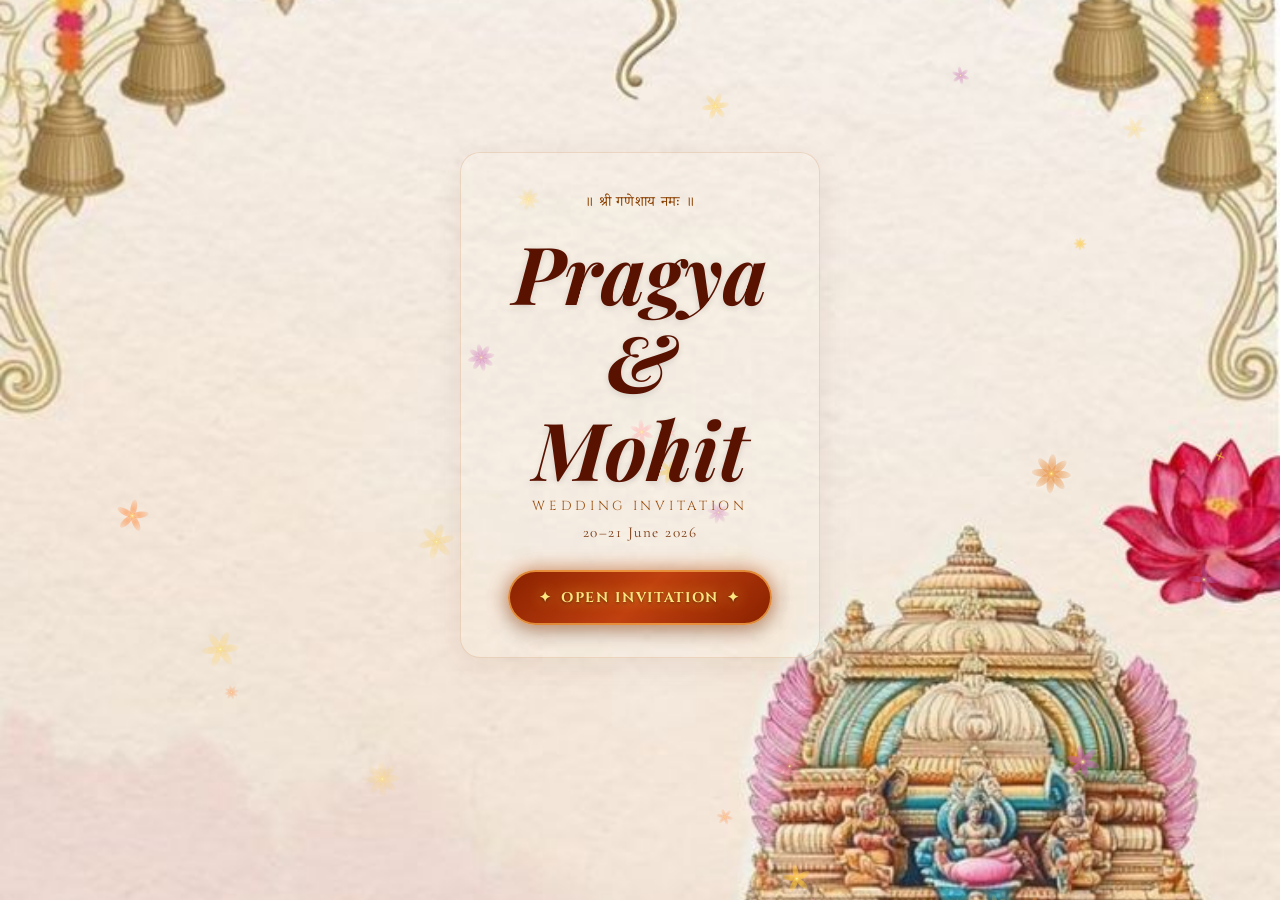
==== commit 99633b59: "Splash: fix ganesh spacing, English-only title, English dates Co-Authored-By: Claude Sonnet 4.6 <nor" ====
--- a/index.html
+++ b/index.html
@@ -110,7 +110,7 @@
             font-family: &quot;Noto Serif Devanagari&quot;, serif;
             color: #8b4000;
             font-size: clamp(0.72rem, 2vw, 0.88rem);
-            letter-spacing: 0.35em;
+            letter-spacing: 0.05em;
             margin-bottom: 0.8rem;
           "
         >
@@ -118,7 +118,8 @@
         </p>
         <p
           style="
-            font-family: &quot;Noto Serif Devanagari&quot;, serif;
+            font-family: &quot;Playfair Display&quot;, serif;
+            font-style: italic;
             color: #5a1200;
             font-size: clamp(2.4rem, 11vw, 5rem);
             font-weight: 700;
@@ -127,17 +128,6 @@
             margin-bottom: 0.3rem;
           "
         >
-          प्रज्ञा &amp; मोहित
-        </p>
-        <p
-          style="
-            font-family: &quot;Playfair Display&quot;, serif;
-            font-style: italic;
-            color: #7a3a10;
-            font-size: clamp(1rem, 3.5vw, 1.6rem);
-            margin-bottom: 0.8rem;
-          "
-        >
           Pragya &amp; Mohit
         </p>
         <p
@@ -153,14 +143,14 @@
         </p>
         <p
           style="
-            font-family: &quot;Noto Serif Devanagari&quot;, serif;
+            font-family: &quot;Cormorant Garamond&quot;, serif;
             color: #7a3a10;
             font-size: clamp(0.78rem, 2vw, 0.95rem);
             letter-spacing: 0.1em;
             margin-bottom: 1.8rem;
           "
         >
-          २०-२१ जून २०२६
+          20–21 June 2026
         </p>
         <div
           style="
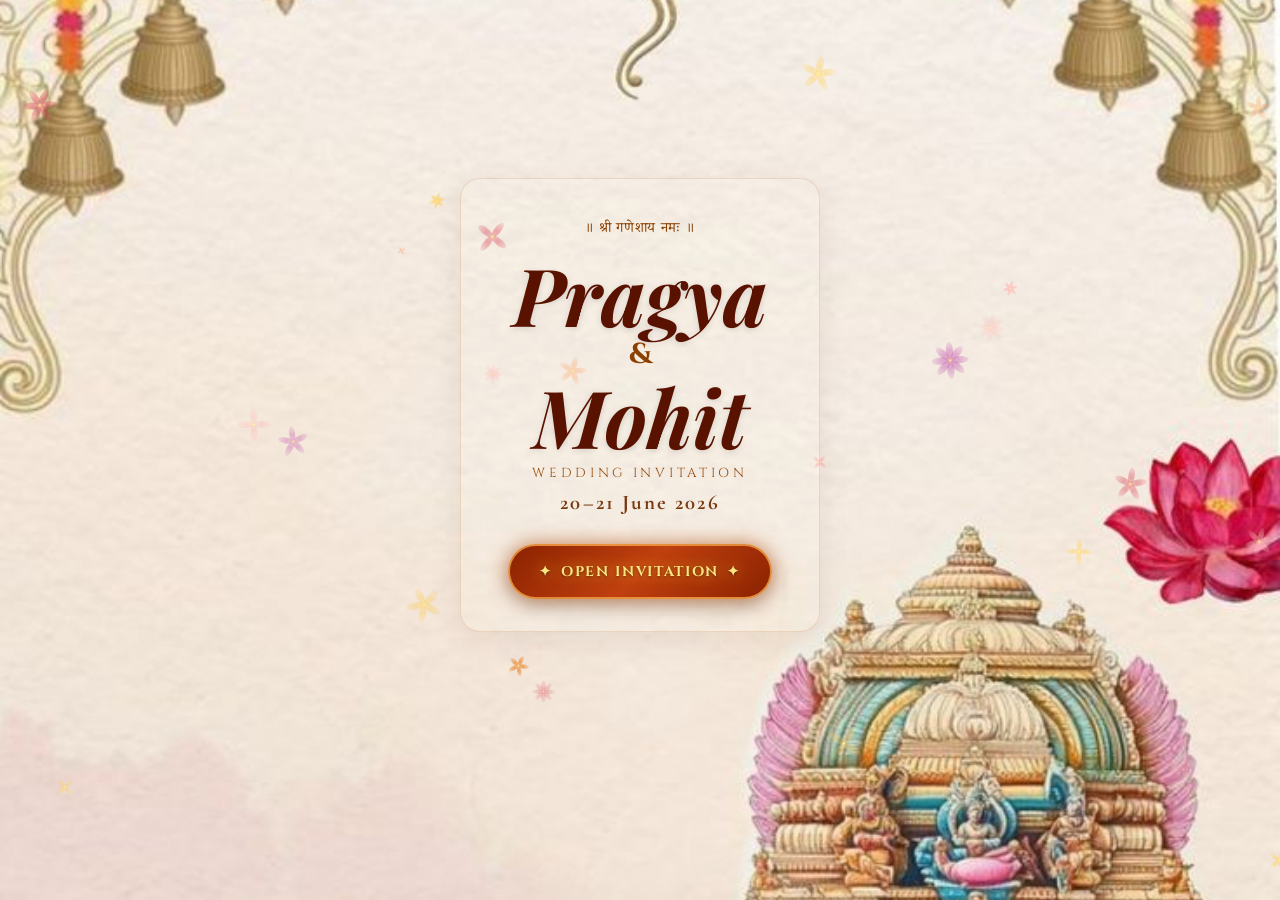
==== commit aafb4e1e: "Splash: use flexbox gap for even spacing between names and & Co-Authored-By: Claude Sonnet 4.6 <nore" ====
--- a/index.html
+++ b/index.html
@@ -116,20 +116,11 @@
         >
           ॥ श्री गणेशाय नमः ॥
         </p>
-        <p
-          style="
-            font-family: &quot;Playfair Display&quot;, serif;
-            font-style: italic;
-            color: #5a1200;
-            font-size: clamp(2.4rem, 11vw, 5rem);
-            font-weight: 700;
-            line-height: 1.1;
-            text-shadow: 0 2px 6px rgba(0, 0, 0, 0.12);
-            margin-bottom: 0.3rem;
-          "
-        >
-          Pragya &amp; Mohit
-        </p>
+        <div style="margin-bottom: 0.5rem; display:flex; flex-direction:column; align-items:center; gap:0.4rem;">
+          <p style="font-family:&quot;Playfair Display&quot;,serif;font-style:italic;color:#5a1200;font-size:clamp(2.4rem,11vw,5rem);font-weight:700;line-height:1;text-shadow:0 2px 6px rgba(0,0,0,.12);margin:0;">Pragya</p>
+          <p style="font-family:&quot;Cinzel&quot;,serif;color:#8B4000;font-size:clamp(1.1rem,5vw,1.8rem);font-weight:700;line-height:1;margin:0;">&#x26;</p>
+          <p style="font-family:&quot;Playfair Display&quot;,serif;font-style:italic;color:#5a1200;font-size:clamp(2.4rem,11vw,5rem);font-weight:700;line-height:1;text-shadow:0 2px 6px rgba(0,0,0,.12);margin:0;">Mohit</p>
+        </div>
         <p
           style="
             font-family: &quot;Cinzel&quot;, serif;
@@ -145,7 +136,8 @@
           style="
             font-family: &quot;Cormorant Garamond&quot;, serif;
             color: #7a3a10;
-            font-size: clamp(0.78rem, 2vw, 0.95rem);
+            font-size: clamp(1rem, 4.5vw, 1.3rem);
+            font-weight: 700;
             letter-spacing: 0.1em;
             margin-bottom: 1.8rem;
           "
@@ -199,6 +191,7 @@
             0 4px 28px rgba(0, 0, 0, 0.5);
         }
       }
+
     </style>
 
     <audio id="bg-audio" loop preload="none">
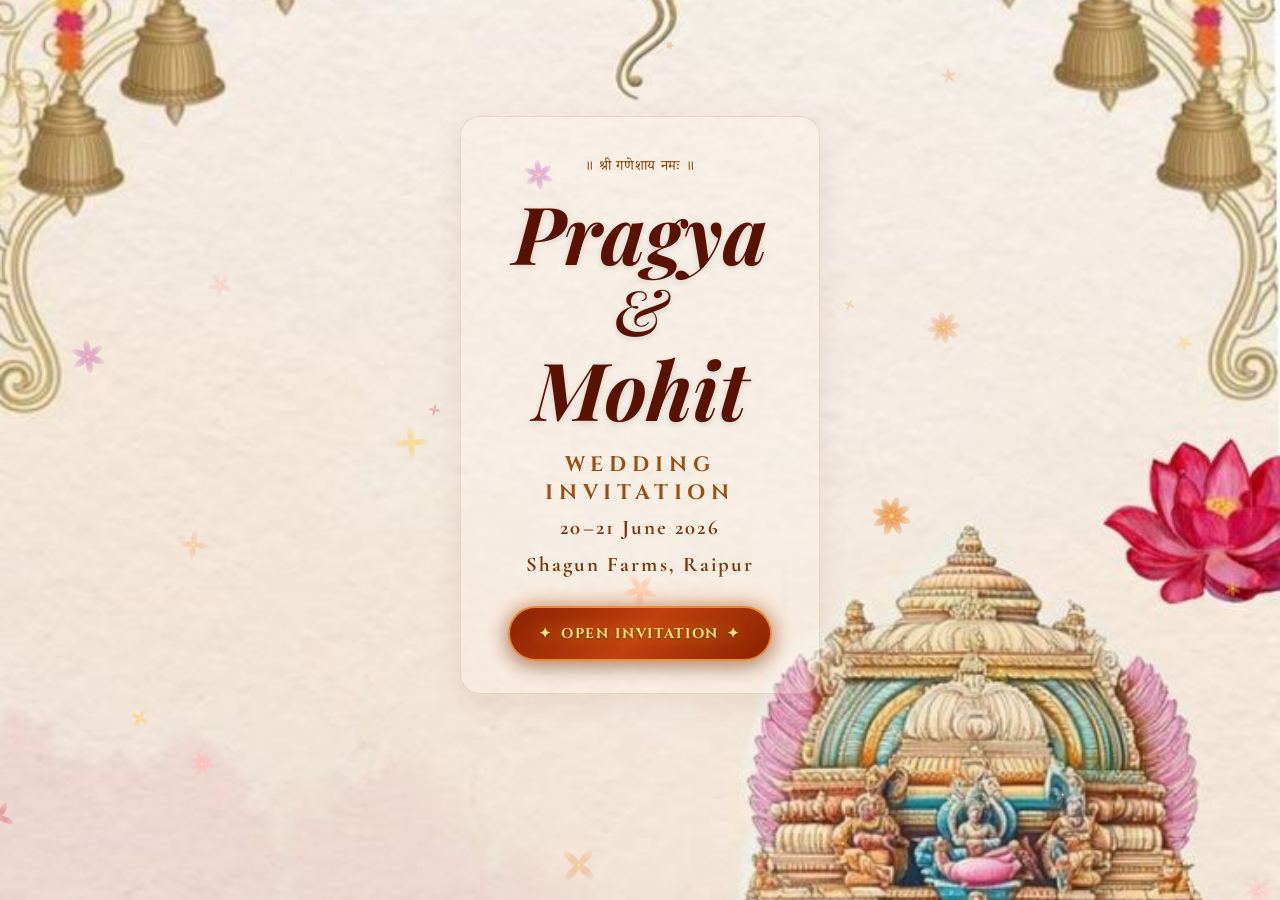
==== commit 46d441a3: "Update splash and invite page: layout, spacing, font, and style fixes Co-Authored-By: Claude Sonnet " ====
--- a/index.html
+++ b/index.html
@@ -70,7 +70,7 @@
         background-color: #4a0808;
         background-image: url(&quot;assets/splash-bg.jpg&quot;);
         background-size: cover;
-        background-position: center 20%;
+        background-position: 30% 20%;
         display: flex;
         flex-direction: column;
         align-items: center;
@@ -97,7 +97,7 @@
           text-align: center;
           padding: 2.5rem 2rem 2rem;
           margin-top: -10vh;
-          background: rgba(255, 248, 240, 0.12);
+          background: rgba(255, 248, 240, 0.28);
           border-radius: 20px;
           border: 1px solid rgba(180, 100, 30, 0.18);
           box-shadow: 0 8px 32px rgba(80, 20, 0, 0.08);
@@ -116,16 +116,65 @@
         >
           ॥ श्री गणेशाय नमः ॥
         </p>
-        <div style="margin-bottom: 0.5rem; display:flex; flex-direction:column; align-items:center; gap:0.4rem;">
-          <p style="font-family:&quot;Playfair Display&quot;,serif;font-style:italic;color:#5a1200;font-size:clamp(2.4rem,11vw,5rem);font-weight:700;line-height:1;text-shadow:0 2px 6px rgba(0,0,0,.12);margin:0;">Pragya</p>
-          <p style="font-family:&quot;Cinzel&quot;,serif;color:#8B4000;font-size:clamp(1.1rem,5vw,1.8rem);font-weight:700;line-height:1;margin:0;">&#x26;</p>
-          <p style="font-family:&quot;Playfair Display&quot;,serif;font-style:italic;color:#5a1200;font-size:clamp(2.4rem,11vw,5rem);font-weight:700;line-height:1;text-shadow:0 2px 6px rgba(0,0,0,.12);margin:0;">Mohit</p>
+        <div
+          style="
+            margin-bottom: 1.4rem;
+            display: flex;
+            flex-direction: column;
+            align-items: center;
+            gap: 0.4rem;
+          "
+        >
+          <p
+            style="
+              font-family: &quot;Playfair Display&quot;, serif;
+              font-style: italic;
+              color: #5a1200;
+              font-size: clamp(2.4rem, 11vw, 5rem);
+              font-weight: 700;
+              line-height: 1;
+              text-shadow: 0 2px 6px rgba(0, 0, 0, 0.12);
+              margin: 0;
+            "
+          >
+            Pragya
+          </p>
+          <p
+            style="
+              font-family: &quot;Playfair Display&quot;, serif;
+              font-style: italic;
+              color: #5a1200;
+              font-size: clamp(2.4rem, 9vw, 4rem);
+              font-weight: 500;
+              line-height: 1;
+              text-shadow: 0 2px 6px rgba(0, 0, 0, 0.12);
+              margin: 0;
+            "
+          >
+            &#x26;
+          </p>
+          <!-- <p style="font-family:&quot;Cinzel&quot;,serif;color:#8B4000;font-size:clamp(1.1rem,5vw,1.8rem);font-weight:700;line-height:1;margin:0;">&#x26;</p> -->
+          <p
+            style="
+              font-family: &quot;Playfair Display&quot;, serif;
+              font-style: italic;
+              color: #5a1200;
+              font-size: clamp(2.4rem, 11vw, 5rem);
+              font-weight: 700;
+              line-height: 1;
+              text-shadow: 0 2px 6px rgba(0, 0, 0, 0.12);
+              margin: 0;
+            "
+          >
+            Mohit
+          </p>
         </div>
         <p
           style="
             font-family: &quot;Cinzel&quot;, serif;
             color: #9a5010;
-            font-size: clamp(0.65rem, 1.8vw, 0.82rem);
+            font-size: clamp(1.1rem, 4.5vw, 1.3rem);
+            font-weight: 700;
             letter-spacing: 0.28em;
             margin-bottom: 0.5rem;
           "
@@ -143,6 +192,19 @@
           "
         >
           20–21 June 2026
+        </p>
+        <p
+          style="
+            font-family: &quot;Cormorant Garamond&quot;, serif;
+            color: #7a3a10;
+            font-size: clamp(1rem, 4.5vw, 1.3rem);
+            font-weight: 700;
+            letter-spacing: 0.1em;
+            margin-bottom: 1.8rem;
+            margin-top: -1rem;
+          "
+        >
+          Shagun Farms, Raipur
         </p>
         <div
           style="
@@ -191,7 +253,6 @@
             0 4px 28px rgba(0, 0, 0, 0.5);
         }
       }
-
     </style>
 
     <audio id="bg-audio" loop preload="none">
@@ -330,12 +391,12 @@
           if (!splash) return;
           splash.style.transition = "opacity 0.9s ease";
           splash.style.opacity = "0";
-          setTimeout(() => { window.location.href = "invite.html"; }, 900);
+          setTimeout(() => {
+            window.location.href = "invite.html";
+          }, 900);
         },
         { once: true },
       );
     </script>
-
-   
   </body>
 </html>
--- a/style.css
+++ b/style.css
@@ -162,7 +162,7 @@
   position: relative; z-index: 2;
   font-size: clamp(.75rem, 2.2vw, .92rem);
   color: rgba(253,240,210,.62); letter-spacing: .3em;
-  margin-bottom: 1.8rem;
+  margin-bottom: 0.6rem;
   opacity: 0; animation: fadeUp .9s .32s forwards;
 }
 
@@ -172,19 +172,24 @@
   font-family: 'Noto Serif Devanagari', serif;
   font-size: clamp(.9rem, 2.8vw, 1.15rem);
   color: rgba(255,235,160,.78); letter-spacing: .22em;
-  margin: -.4rem 0 1.6rem;
+  margin: 0 0 1.2rem;
   text-shadow: 0 0 18px rgba(255,200,60,.45), 0 1px 4px rgba(0,0,0,.4);
 }
 
 /* Names block */
-.hero-names { position: relative; z-index: 2; width: 100%; }
-.hero-names-row {
-  display: flex; flex-wrap: nowrap; align-items: center;
-  justify-content: center;
-  gap: clamp(.3rem, 1.5vw, 2rem);
-  width: 100%; overflow: visible; padding: 0 1rem;
-}
+.hero-names {
+  position: relative; z-index: 2; width: 100%;
+  display: grid;
+  grid-template-columns: 1fr auto 1fr;
+  column-gap: clamp(.3rem, 1.5vw, 2rem);
+  row-gap: .5rem;
+  align-items: center;
+  padding: 0 1rem;
+}
+.hero-names-row { display: contents; }
 .hero-name-block { display: flex; flex-direction: column; align-items: center; }
+.hero-names-row .hero-name-block:first-child { align-items: flex-end; }
+.hero-names-row .hero-name-block:last-child  { align-items: flex-start; }
 .bride-name, .groom-name {
   font-family: 'Noto Serif Devanagari', serif;
   font-size: clamp(2.8rem, 16vw, 8rem);
@@ -216,6 +221,7 @@
 .hero-centre-img {
   flex-shrink: 0;
   display: flex; align-items: center; justify-content: center;
+  transform: translateY(-12%);
 }
 .hero-centre-icon {
   width: clamp(70px, 18vw, 130px);
@@ -225,19 +231,22 @@
   animation: candleFlicker 3s ease-in-out infinite;
 }
 
-.hero-names-en {
+.en-name, .en-amp {
   font-family: 'Playfair Display', serif;
   font-size: clamp(1.4rem, 5vw, 2.4rem);
   font-weight: 600; font-style: italic;
   color: rgba(255,230,160,.75);
-  display: block; margin-top: .5rem;
   text-shadow: 0 0 30px rgba(255,210,60,.4), 0 1px 4px rgba(0,0,0,.35);
   line-height: 1.1; letter-spacing: .05em;
 }
+.en-name { display: block; }
+.en-name:first-of-type { text-align: right; }
+.en-name:last-of-type  { text-align: left; }
 .en-amp {
+  display: block;
   font-family: 'Cormorant Garamond', serif;
-  font-style: italic; font-size: .9em;
-  color: rgba(255,190,80,.95);
+  font-size: .9em; color: rgba(255,190,80,.95);
+  text-align: center;
 }
 
 /* Hero ornament frame */
@@ -913,7 +922,7 @@
   }
 
   .bride-name, .groom-name { font-size: 2.8rem; }
-  .hero-names-en { font-size: 1.1rem; }
+  .en-name, .en-amp { font-size: 1.1rem; }
   .bless-card { padding: 2rem 1.3rem; }
   .ev-full-img { height: clamp(180px, 52vw, 260px); }
   .ev-full-info { padding: 1.4rem 1.2rem 1.8rem; }
